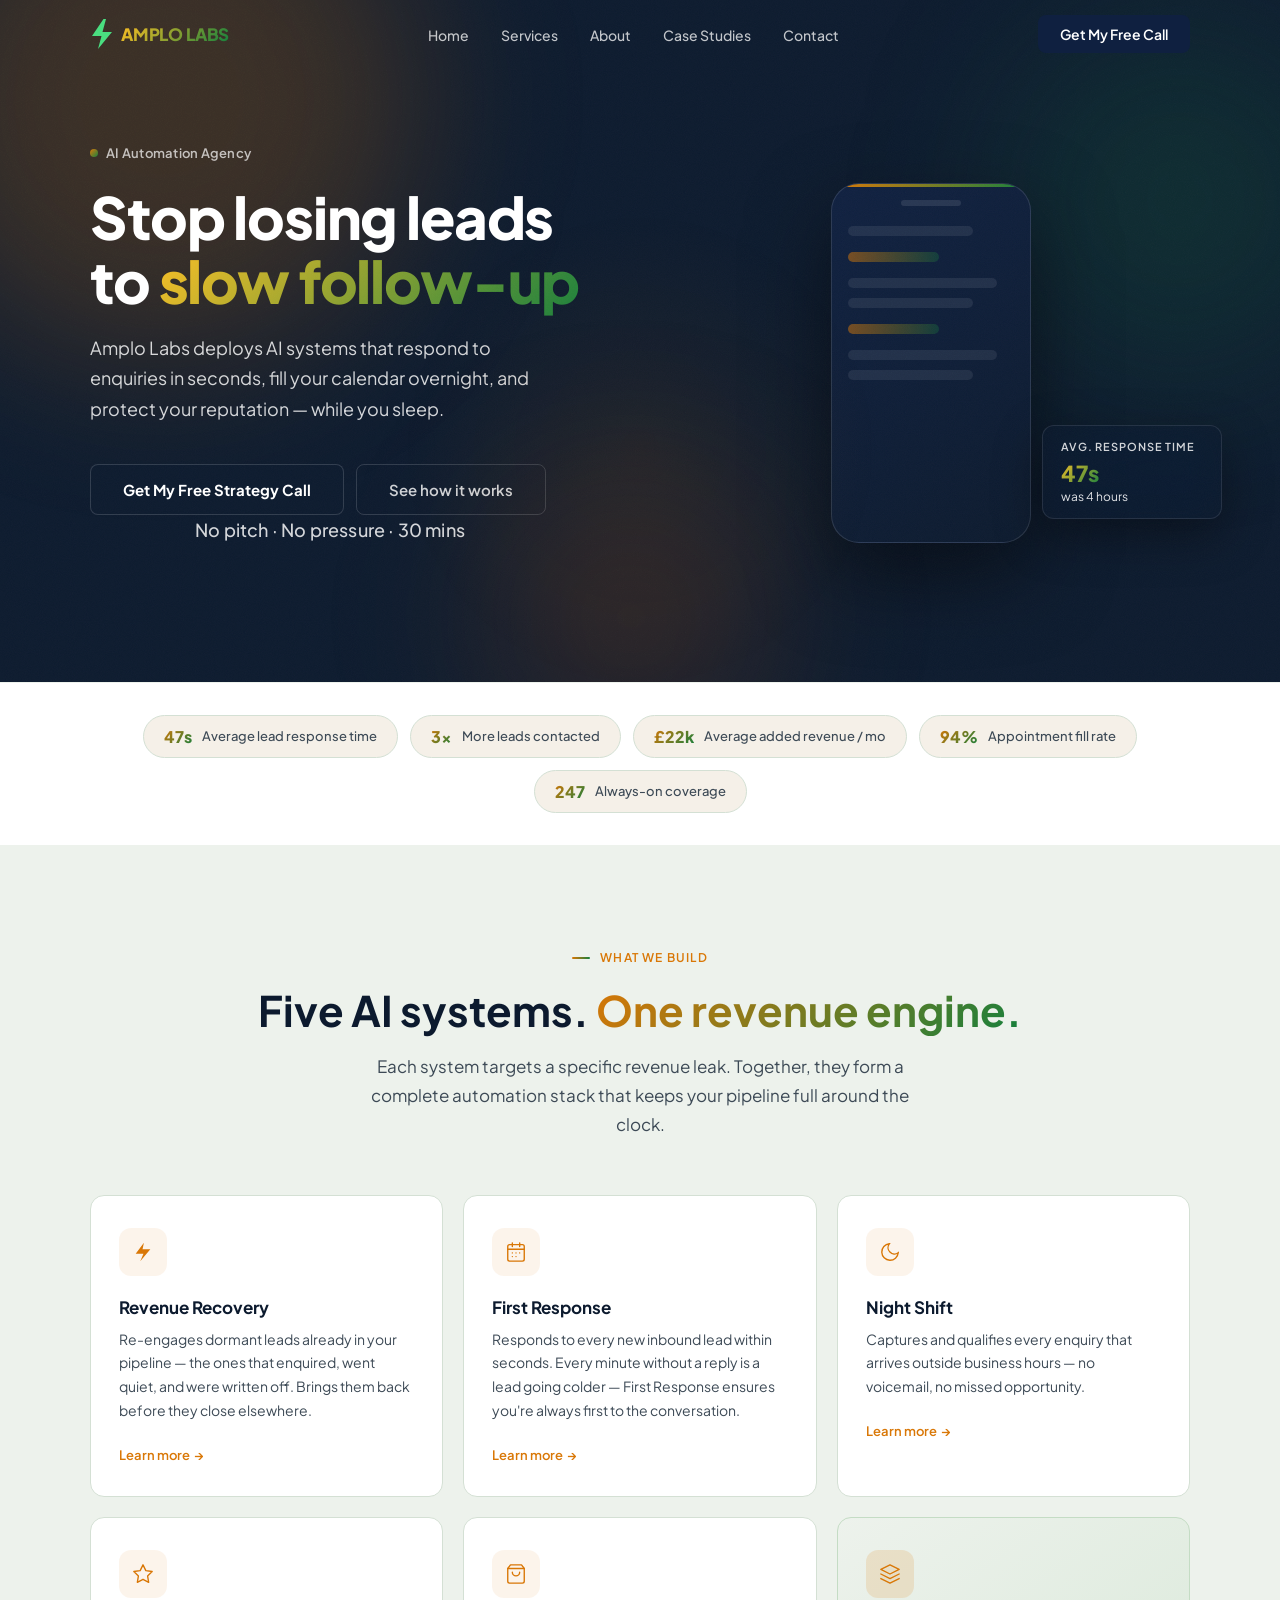
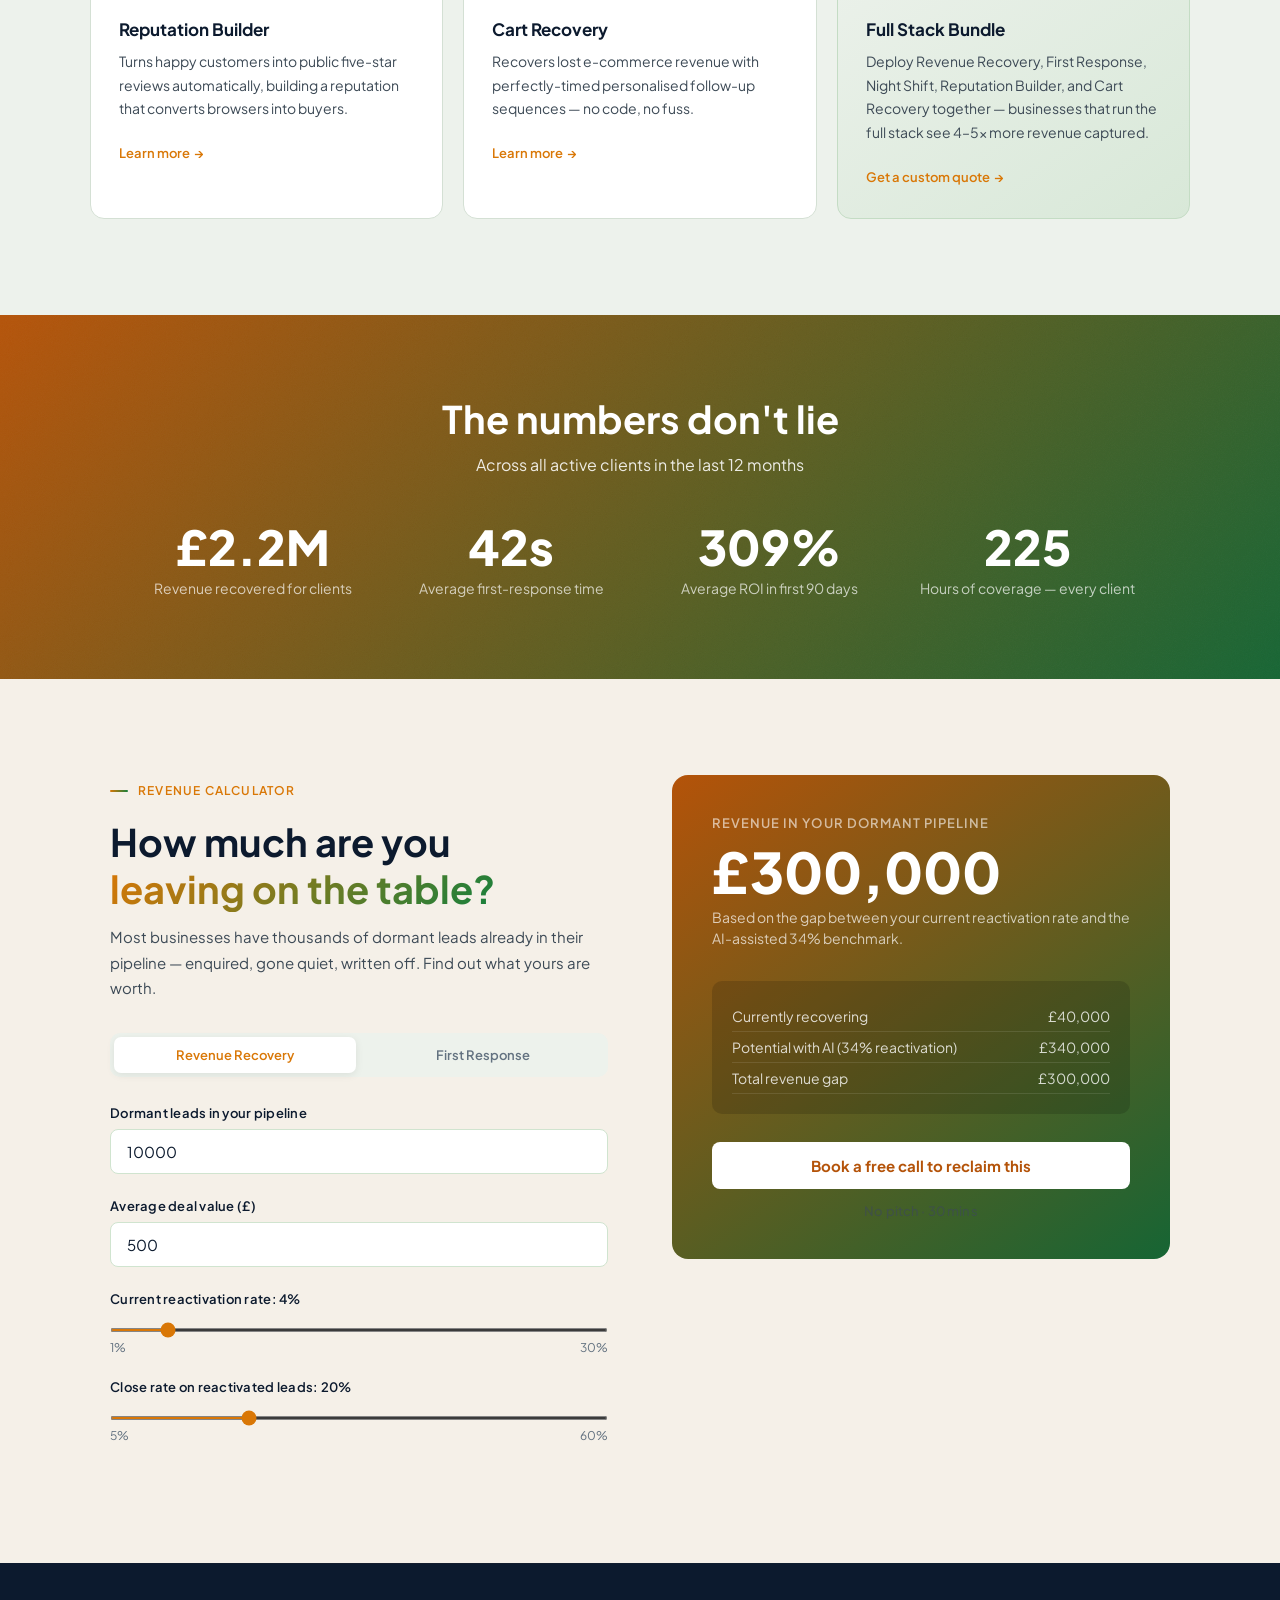
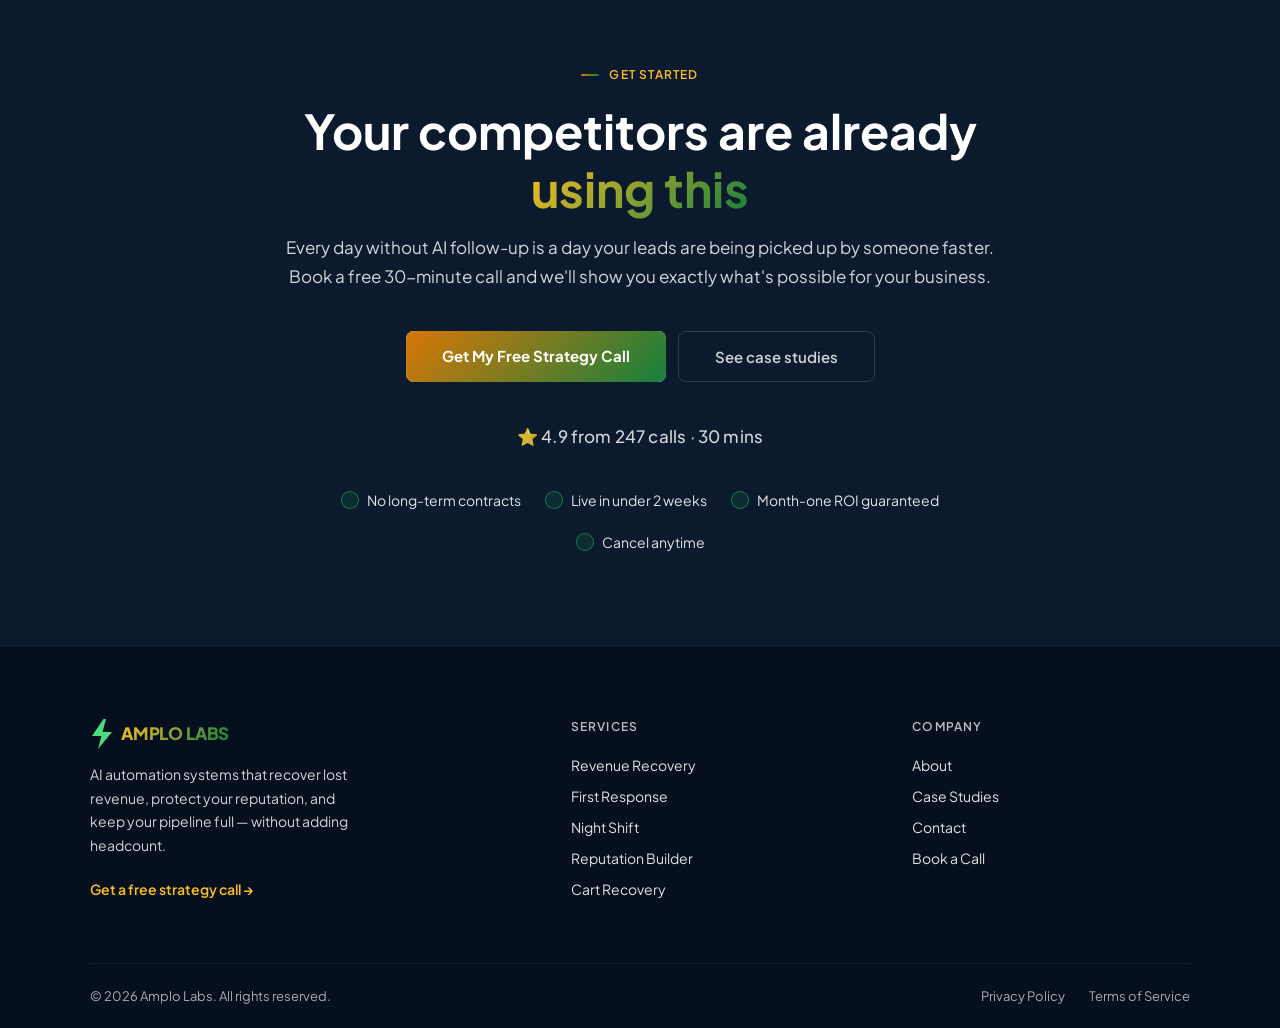
==== index.html @ 1405d52b "Update copyright year 2025 → 2026 https://claude.ai/code/session_0135YoXxFV4TihuNdLeP4Yaa" ====
<!DOCTYPE html>
<html lang="en">
<head>
<meta charset="UTF-8">
<meta name="viewport" content="width=device-width, initial-scale=1.0">
<title>Amplo Labs — AI Automation for Growing Businesses</title>
<link rel="preconnect" href="https://fonts.googleapis.com">
<link rel="preconnect" href="https://fonts.gstatic.com" crossorigin>
<link href="https://fonts.googleapis.com/css2?family=Plus+Jakarta+Sans:wght@400;600;700&display=swap" rel="stylesheet">
<link rel="stylesheet" href="shared.css">
<style>
*{margin:0;padding:0;box-sizing:border-box}
html,body{overflow-x:hidden;font-family:'Plus Jakarta Sans',sans-serif;background:#f5f0e8}

/* ── NAV ── */
.site-nav{position:fixed;top:0;left:0;right:0;z-index:100;padding:0 24px;transition:background .3s,box-shadow .3s;background:transparent}
.site-nav.is-scrolled{background:#0c1a2e;box-shadow:0 1px 0 rgba(255,255,255,.08)}
.nav-inner{max-width:1100px;margin:0 auto;display:flex;align-items:center;justify-content:space-between;height:68px}
.nav-logo{font-size:18px;font-weight:800;color:#fff;text-decoration:none;letter-spacing:-.02em}
.nav-logo span{background:linear-gradient(135deg,#fbbf24,#15803d);-webkit-background-clip:text;-webkit-text-fill-color:transparent;background-clip:text}
.nav-links{display:flex;align-items:center;gap:32px;list-style:none}
.nav-links a{font-size:14px;font-weight:500;color:rgba(255,255,255,.75);text-decoration:none;position:relative;padding-bottom:2px;transition:color .2s}
.nav-links a::after{content:'';position:absolute;bottom:0;left:0;width:0;height:1.5px;background:linear-gradient(90deg,#d97706,#15803d);transition:width .25s}
.nav-links a:hover{color:#fff}
.nav-links a:hover::after{width:100%}
.nav-cta{position:relative;overflow:hidden;font-size:14px;font-weight:600;padding:10px 22px;border-radius:8px;border:none;cursor:pointer;color:#fff;background:#0f2040;text-decoration:none;transition:transform .2s;display:inline-block}
.nav-cta::before{content:'';position:absolute;inset:0;background:linear-gradient(135deg,#d97706,#15803d);opacity:0;transition:opacity .25s}
.nav-cta span{position:relative;z-index:1}
.nav-cta:hover::before{opacity:1}
.nav-cta:hover{transform:translateY(-1px)}
.nav-hamburger{display:none;flex-direction:column;gap:5px;cursor:pointer;background:none;border:none;padding:4px}
.nav-hamburger span{display:block;width:22px;height:2px;background:#fff;border-radius:2px;transition:transform .3s,opacity .3s}
.nav-hamburger.open span:nth-child(1){transform:translateY(7px) rotate(45deg)}
.nav-hamburger.open span:nth-child(2){opacity:0}
.nav-hamburger.open span:nth-child(3){transform:translateY(-7px) rotate(-45deg)}
.nav-mobile{display:none;position:fixed;top:68px;left:0;right:0;bottom:0;background:#0c1a2e;padding:24px;z-index:99;flex-direction:column;gap:8px}
.nav-mobile.open{display:flex;animation:menuIn .2s ease}
.nav-mobile a{font-size:18px;font-weight:600;color:rgba(255,255,255,.8);text-decoration:none;padding:14px 0;border-bottom:1px solid rgba(255,255,255,.06)}
.nav-mobile-cta{margin-top:16px;text-align:center;padding:16px 24px;border-radius:10px;font-weight:700;background:linear-gradient(135deg,#d97706,#15803d);color:#fff;font-size:16px;text-decoration:none}
@keyframes menuIn{from{opacity:0;transform:translateY(-8px)}to{opacity:1;transform:translateY(0)}}
@media(max-width:768px){.nav-links,.nav-cta{display:none}.nav-hamburger{display:flex}}

/* ── HERO ── */
.hero-wrap{width:100vw;position:relative;left:50%;margin-left:-50vw;box-sizing:border-box;background:#0c1a2e;padding:140px 24px 96px}
.hero-inner{max-width:1100px;margin:0 auto;display:grid;grid-template-columns:1fr 1fr;gap:64px;align-items:center}
.hero-badge{display:inline-flex;align-items:center;gap:8px;font-size:13px;font-weight:600;color:rgba(255,255,255,.7);margin-bottom:24px;letter-spacing:.02em}
.hero-badge-dot{width:8px;height:8px;border-radius:50%;background:linear-gradient(135deg,#d97706,#15803d);flex-shrink:0}
.hero-text h1{font-size:clamp(36px,5vw,58px);font-weight:800;line-height:1.1;color:#fff;margin:0 0 20px;letter-spacing:-.02em}
.hero-text h1 span{background:linear-gradient(135deg,#fbbf24,#15803d);-webkit-background-clip:text;-webkit-text-fill-color:transparent;background-clip:text}
.hero-text p{font-size:18px;line-height:1.7;color:rgba(255,255,255,.82);margin:0 0 40px;max-width:480px}
.hero-btns{display:flex;flex-wrap:wrap;gap:12px}
.hero-btn-primary{position:relative;overflow:hidden;font-size:15px;font-weight:700;padding:15px 32px;border-radius:8px;border:none;cursor:pointer;color:#fff;background:#0c1a2e;text-decoration:none;display:inline-block;transition:transform .2s;border:1.5px solid rgba(255,255,255,.15)}
.hero-btn-primary::before{content:'';position:absolute;inset:0;background:linear-gradient(135deg,#d97706,#15803d);opacity:0;transition:opacity .25s}
.hero-btn-primary span{position:relative;z-index:1}
.hero-btn-primary:hover::before{opacity:1}
.hero-btn-primary:hover{transform:translateY(-2px)}
.hero-btn-secondary{font-size:15px;font-weight:600;padding:15px 32px;border-radius:8px;border:1.5px solid rgba(255,255,255,.15);color:rgba(255,255,255,.8);background:transparent;text-decoration:none;display:inline-block;transition:border-color .2s,color .2s}
.hero-btn-secondary:hover{border-color:rgba(255,255,255,.4);color:#fff}
.hero-visual{position:relative;display:flex;justify-content:center;align-items:center}
.hero-phone{width:200px;height:360px;border-radius:28px;background:linear-gradient(145deg,#0f2040,#0c1a2e);border:1.5px solid rgba(255,255,255,.12);position:relative;overflow:hidden;box-shadow:0 32px 80px rgba(0,0,0,.5)}
.hero-phone::before{content:'';position:absolute;top:0;left:0;right:0;height:3px;background:linear-gradient(90deg,#d97706,#15803d)}
.hero-phone-notch{width:60px;height:6px;border-radius:3px;background:rgba(255,255,255,.1);margin:16px auto 20px}
.hero-phone-screen{padding:0 16px}
.hero-phone-row{height:10px;border-radius:5px;background:rgba(255,255,255,.08);margin-bottom:10px}
.hero-phone-row.w75{width:75%}
.hero-phone-row.w55{width:55%}
.hero-phone-row.w90{width:90%}
.hero-phone-row.accent{background:linear-gradient(90deg,rgba(217,119,6,.5),rgba(21,128,61,.3))}
.hero-float-card{position:absolute;bottom:24px;right:-32px;background:rgba(15,32,64,.9);border:1px solid rgba(217,119,6,.3);border-radius:12px;padding:14px 18px;backdrop-filter:blur(12px);min-width:180px;box-shadow:0 16px 48px rgba(0,0,0,.4)}
.hero-float-label{font-size:11px;font-weight:600;letter-spacing:.08em;text-transform:uppercase;color:rgba(255,255,255,.82);margin-bottom:6px}
.hero-float-val{font-size:22px;font-weight:800;color:#fff}
.hero-float-val span{background:linear-gradient(135deg,#fbbf24,#15803d);-webkit-background-clip:text;-webkit-text-fill-color:transparent;background-clip:text}
.hero-float-sub{font-size:12px;color:rgba(255,255,255,.88);margin-top:2px}
@media(max-width:768px){.hero-inner{grid-template-columns:1fr;gap:48px}.hero-visual{display:none}.hero-wrap{padding-top:100px!important}}

/* ── STATS BAR ── */
.stats-wrap{width:100vw;position:relative;left:50%;margin-left:-50vw;box-sizing:border-box;background:#fff;padding:40px 24px;border-top:1px solid #edf2ec;border-bottom:1px solid #edf2ec}
.stats-inner{max-width:1100px;margin:0 auto;display:flex;flex-wrap:wrap;gap:12px;justify-content:center}
.stat-pill{display:flex;align-items:center;gap:10px;background:#f5f0e8;border:1px solid #d4e0d4;border-radius:100px;padding:10px 20px}
.stat-pill-val{font-size:16px;font-weight:800;background:linear-gradient(135deg,#d97706,#15803d);-webkit-background-clip:text;-webkit-text-fill-color:transparent;background-clip:text}
.stat-pill-label{font-size:13px;font-weight:500;color:#3d4a56}

/* ── HOME SERVICES ── */
.home-svc-wrap{width:100vw;position:relative;left:50%;margin-left:-50vw;box-sizing:border-box;background:#edf2ec;padding:96px 24px}
.home-svc-inner{max-width:1100px;margin:0 auto}
.eyebrow{display:inline-flex;align-items:center;gap:10px;font-size:12px;font-weight:600;letter-spacing:.1em;text-transform:uppercase;color:#d97706;margin-bottom:20px}
.eyebrow::before{content:'';display:block;width:18px;height:2px;background:linear-gradient(90deg,#d97706,#15803d);border-radius:2px;flex-shrink:0}
.section-head{text-align:center;margin-bottom:56px}
.section-head h2{font-size:clamp(28px,4vw,42px);font-weight:700;line-height:1.2;color:#0c1a2e;margin:0 0 16px}
.section-head h2 span{background:linear-gradient(135deg,#d97706,#15803d);-webkit-background-clip:text;-webkit-text-fill-color:transparent;background-clip:text}
.section-head p{font-size:17px;line-height:1.7;color:#3d4a56;max-width:560px;margin:0 auto}
.home-svc-grid{display:grid;grid-template-columns:repeat(3,1fr);gap:20px}
.svc-card{background:#fff;border-radius:14px;border:1px solid #d4e0d4;padding:32px 28px;position:relative;overflow:hidden;transition:box-shadow .25s,transform .25s}
.svc-card::before{content:'';position:absolute;top:0;left:0;right:0;height:2px;background:linear-gradient(90deg,#d97706,#15803d);transform:scaleX(0);transform-origin:left;transition:transform .3s}
.svc-card:hover{box-shadow:0 12px 40px rgba(217,119,6,.1);transform:translateY(-4px)}
.svc-card:hover::before{transform:scaleX(1)}
.svc-icon{width:44px;height:44px;border-radius:10px;background:rgba(217,119,6,.08);display:flex;align-items:center;justify-content:center;font-size:20px;margin-bottom:20px}
.svc-card h3{font-size:17px;font-weight:700;color:#0c1a2e;margin:0 0 10px}
.svc-card p{font-size:14px;line-height:1.7;color:#3d4a56;margin:0 0 20px}
.svc-card-link{font-size:13px;font-weight:600;color:#d97706;text-decoration:none;display:inline-flex;align-items:center;gap:4px;transition:gap .2s}
.svc-card-link:hover{gap:8px}
.svc-card-link::after{content:'→'}
@media(max-width:768px){.home-svc-grid{grid-template-columns:1fr}}
@media(min-width:769px) and (max-width:1024px){.home-svc-grid{grid-template-columns:repeat(2,1fr)}}

/* ── RESULTS BANNER ── */
.results-wrap{width:100vw;position:relative;left:50%;margin-left:-50vw;box-sizing:border-box;background:linear-gradient(135deg,#b45309,#166534);padding:80px 24px}
.results-inner{max-width:1000px;margin:0 auto;text-align:center}
.results-inner h2{font-size:clamp(24px,3.5vw,38px);font-weight:700;color:#fff;margin:0 0 12px}
.results-inner p{font-size:16px;color:rgba(255,255,255,.88);margin:0 0 48px}
.results-grid{display:grid;grid-template-columns:repeat(4,1fr);gap:32px}
.result-item{text-align:center}
.result-val{font-size:clamp(32px,4vw,48px);font-weight:800;color:#fff;line-height:1;margin-bottom:8px}
.result-label{font-size:14px;color:rgba(255,255,255,.7);line-height:1.4}
@media(max-width:768px){.results-grid{grid-template-columns:repeat(2,1fr)}}

/* ── CALCULATOR ── */
.calc-wrap{width:100vw;position:relative;left:50%;margin-left:-50vw;box-sizing:border-box;background:#f5f0e8;padding:96px 24px}
.calc-inner{max-width:1060px;margin:0 auto;display:grid;grid-template-columns:1fr 1fr;gap:64px;align-items:start}
.calc-left h2{font-size:clamp(26px,3.5vw,38px);font-weight:700;color:#0c1a2e;margin:0 0 12px}
.calc-left h2 span{background:linear-gradient(135deg,#d97706,#15803d);-webkit-background-clip:text;-webkit-text-fill-color:transparent;background-clip:text}
.calc-left p{font-size:15px;line-height:1.7;color:#3d4a56;margin:0 0 32px}
.calc-field{margin-bottom:24px}
.calc-field label{display:block;font-size:13px;font-weight:600;color:#0c1a2e;margin-bottom:8px;letter-spacing:.02em}
.calc-field input[type=number]{width:100%;padding:12px 16px;border:1.5px solid #d0e4cf;border-radius:8px;font-family:'Plus Jakarta Sans',sans-serif;font-size:15px;color:#0c1a2e;background:#fff;outline:none;transition:border-color .2s}
.calc-field input[type=number]:focus{border-color:#d97706}
.calc-field input[type=range]{width:100%;accent-color:#d97706;height:4px;margin-top:8px}
.calc-slider-labels{display:flex;justify-content:space-between;font-size:12px;color:#637280;margin-top:4px}
.calc-right-card{background:linear-gradient(145deg,#b45309,#166534);border-radius:16px;padding:40px;color:#fff;position:sticky;top:88px}
.calc-result-label{font-size:13px;font-weight:600;letter-spacing:.08em;text-transform:uppercase;color:rgba(255,255,255,.6);margin-bottom:12px}
.calc-result-val{font-size:clamp(36px,5vw,56px);font-weight:800;line-height:1;margin-bottom:8px}
.calc-result-sub{font-size:14px;color:rgba(255,255,255,.7);margin-bottom:32px;line-height:1.5}
.calc-result-breakdown{background:rgba(0,0,0,.15);border-radius:10px;padding:20px;margin-bottom:28px}
.calc-breakdown-row{display:flex;justify-content:space-between;font-size:14px;color:rgba(255,255,255,.8);padding:6px 0;border-bottom:1px solid rgba(255,255,255,.1)}
.calc-breakdown-row:last-child{border:none;font-weight:700;color:#fff}
.calc-cta-btn{display:block;text-align:center;background:#fff;color:#b45309;font-size:15px;font-weight:700;padding:14px 24px;border-radius:8px;text-decoration:none;transition:transform .2s,box-shadow .2s}
.calc-cta-btn:hover{transform:translateY(-2px);box-shadow:0 8px 24px rgba(0,0,0,.2)}
@media(max-width:768px){.calc-inner{grid-template-columns:1fr}.calc-right-card{position:static}}
.calc-tabs{display:flex;gap:6px;margin-bottom:28px;background:#edf2ec;border-radius:10px;padding:4px}
.calc-tab{flex:1;padding:10px 14px;border-radius:7px;border:none;background:transparent;font-family:'Plus Jakarta Sans',sans-serif;font-size:13px;font-weight:600;color:#637280;cursor:pointer;transition:all .2s}
.calc-tab.active{background:#fff;color:#d97706;box-shadow:0 2px 8px rgba(0,0,0,.08)}

/* ── CTA FINALE ── */
.cta-finale-wrap{width:100vw;position:relative;left:50%;margin-left:-50vw;box-sizing:border-box;background:#0c1a2e;padding:96px 24px}
.cta-finale-wrap::before{content:'';display:block;position:absolute;top:0;left:0;right:0;height:1px;background:linear-gradient(90deg,transparent,#d97706 30%,#15803d 70%,transparent)}
.cta-finale-inner{max-width:740px;margin:0 auto;text-align:center}
.cta-finale-inner h2{font-size:clamp(30px,4.5vw,48px);font-weight:700;line-height:1.2;color:#fff;margin:0 0 16px}
.cta-finale-inner h2 span{background:linear-gradient(135deg,#fbbf24,#15803d);-webkit-background-clip:text;-webkit-text-fill-color:transparent;background-clip:text}
.cta-finale-inner p{font-size:17px;line-height:1.7;color:rgba(255,255,255,.82);margin:0 0 40px}
.cta-finale-btns{display:flex;flex-wrap:wrap;gap:12px;justify-content:center;margin-bottom:40px}
.cta-fin-primary{position:relative;overflow:hidden;font-size:15px;font-weight:700;padding:15px 36px;border-radius:8px;color:#fff;background:#fff;text-decoration:none;display:inline-block;transition:transform .2s}
.cta-fin-primary::before{content:'';position:absolute;inset:0;background:linear-gradient(135deg,#d97706,#15803d)}
.cta-fin-primary span{position:relative;z-index:1;color:#fff}
.cta-fin-primary:hover{transform:translateY(-2px)}
.cta-fin-secondary{font-size:15px;font-weight:600;padding:15px 36px;border-radius:8px;border:1.5px solid rgba(255,255,255,.15);color:rgba(255,255,255,.8);text-decoration:none;display:inline-block;transition:border-color .2s,color .2s}
.cta-fin-secondary:hover{border-color:rgba(255,255,255,.4);color:#fff}
.cta-trust-row{display:flex;flex-wrap:wrap;justify-content:center;gap:24px}
.cta-trust-item{font-size:14px;color:rgba(255,255,255,.88);display:flex;align-items:center;gap:8px}
.cta-trust-item::before{content:'';width:16px;height:16px;border-radius:50%;border:1.5px solid rgba(34,197,94,.5);background:rgba(34,197,94,.1);flex-shrink:0}

/* ── FOOTER ── */
.footer-wrap{width:100vw;position:relative;left:50%;margin-left:-50vw;box-sizing:border-box;background:#060f1e;padding:72px 24px 0}
.footer-grid{max-width:1100px;margin:0 auto;display:grid;grid-template-columns:1.5fr 1fr 1fr;gap:64px;padding-bottom:64px}
.footer-brand-logo{font-size:18px;font-weight:800;color:#fff;letter-spacing:-.02em;margin-bottom:14px;display:block;text-decoration:none}
.footer-brand-logo span{background:linear-gradient(135deg,#fbbf24,#15803d);-webkit-background-clip:text;-webkit-text-fill-color:transparent;background-clip:text}
.footer-brand p{font-size:14px;line-height:1.7;color:rgba(255,255,255,.82);margin:0 0 20px;max-width:280px}
.footer-brand-link{font-size:14px;font-weight:600;color:#fbbf24;text-decoration:none;position:relative;padding-bottom:1px}
.footer-brand-link::after{content:'';position:absolute;bottom:0;left:0;width:0;height:1px;background:#fbbf24;transition:width .25s}
.footer-brand-link:hover::after{width:100%}
.footer-col h4{font-size:12px;font-weight:600;letter-spacing:.1em;text-transform:uppercase;color:rgba(255,255,255,.72);margin-bottom:20px}
.footer-col ul{list-style:none;display:flex;flex-direction:column;gap:10px}
.footer-col ul a{font-size:14px;color:rgba(255,255,255,.88);text-decoration:none;transition:color .2s}
.footer-col ul a:hover{color:#fff}
.footer-bar{max-width:1100px;margin:0 auto;padding:24px 0;border-top:1px solid rgba(255,255,255,.06);display:flex;justify-content:space-between;align-items:center;flex-wrap:wrap;gap:12px}
.footer-bar p{font-size:13px;color:rgba(255,255,255,.65)}
.footer-bar a{font-size:13px;color:rgba(255,255,255,.65);text-decoration:none;transition:color .2s}
.footer-bar a:hover{color:rgba(255,255,255,.75)}
@media(max-width:768px){.footer-grid{grid-template-columns:1fr;gap:40px}.footer-bar{flex-direction:column;text-align:center}}
</style>
</head>
<body>

<!-- NAV -->
<nav class="site-nav" id="siteNav">
  <div class="nav-inner">
    <a href="index.html" class="nav-logo">Amplo <span>Labs</span></a>
    <ul class="nav-links">
      <li><a href="index.html">Home</a></li>
      <li><a href="services.html">Services</a></li>
      <li><a href="about.html">About</a></li>
      <li><a href="case-studies.html">Case Studies</a></li>
      <li><a href="contact.html">Contact</a></li>
    </ul>
    <a href="calendar.html" class="nav-cta"><span>Book a Call</span></a>
    <button class="nav-hamburger" id="navHamburger" aria-label="Menu">
      <span></span><span></span><span></span>
    </button>
  </div>
</nav>
<div class="nav-mobile" id="navMobile">
  <a href="index.html">Home</a>
  <a href="services.html">Services</a>
  <a href="about.html">About</a>
  <a href="case-studies.html">Case Studies</a>
  <a href="contact.html">Contact</a>
  <a href="calendar.html" class="nav-mobile-cta">Book a Call</a>
</div>

<!-- HERO -->
<div class="hero-wrap">
  <div class="hero-inner">
    <div class="hero-text">
      <div class="hero-badge"><span class="hero-badge-dot"></span>AI Automation Agency</div>
      <h1>Stop losing leads to <span>slow follow-up</span></h1>
      <p>Amplo Labs deploys AI systems that respond to enquiries in seconds, fill your calendar overnight, and protect your reputation — while you sleep.</p>
      <div class="hero-btns">
        <a href="calendar.html" class="hero-btn-primary"><span>Book a Free Strategy Call</span></a>
        <a href="services.html" class="hero-btn-secondary">See how it works</a>
      </div>
    </div>
    <div class="hero-visual">
      <div class="hero-phone">
        <div class="hero-phone-notch"></div>
        <div class="hero-phone-screen">
          <div class="hero-phone-row w75"></div>
          <div class="hero-phone-row w55 accent" style="margin-top:16px"></div>
          <div class="hero-phone-row w90" style="margin-top:16px"></div>
          <div class="hero-phone-row w75"></div>
          <div class="hero-phone-row w55 accent" style="margin-top:16px"></div>
          <div class="hero-phone-row w90" style="margin-top:16px"></div>
          <div class="hero-phone-row w75"></div>
        </div>
      </div>
      <div class="hero-float-card">
        <div class="hero-float-label">Avg. response time</div>
        <div class="hero-float-val"><span>47s</span></div>
        <div class="hero-float-sub">was 4 hours</div>
      </div>
    </div>
  </div>
</div>

<!-- STATS BAR -->
<div class="stats-wrap">
  <div class="stats-inner">
    <div class="stat-pill"><span class="stat-pill-val">47s</span><span class="stat-pill-label">Average lead response time</span></div>
    <div class="stat-pill"><span class="stat-pill-val">3×</span><span class="stat-pill-label">More leads contacted</span></div>
    <div class="stat-pill"><span class="stat-pill-val">£22k</span><span class="stat-pill-label">Average added revenue / mo</span></div>
    <div class="stat-pill"><span class="stat-pill-val">94%</span><span class="stat-pill-label">Appointment fill rate</span></div>
    <div class="stat-pill"><span class="stat-pill-val">24/7</span><span class="stat-pill-label">Always-on coverage</span></div>
  </div>
</div>

<!-- SERVICES -->
<div class="home-svc-wrap">
  <div class="home-svc-inner">
    <div class="section-head">
      <div class="eyebrow">What we build</div>
      <h2>Five AI systems. <span>One revenue engine.</span></h2>
      <p>Each system targets a specific revenue leak. Together, they form a complete automation stack that keeps your pipeline full around the clock.</p>
    </div>
    <div class="home-svc-grid">
      <div class="svc-card">
        <div class="svc-icon">⚡</div>
        <h3>Revenue Recovery</h3>
        <p>Re-engages dormant leads already in your pipeline — the ones that enquired, went quiet, and were written off. Brings them back before they close elsewhere.</p>
        <a href="services.html#revenue-recovery" class="svc-card-link">Learn more</a>
      </div>
      <div class="svc-card">
        <div class="svc-icon">📅</div>
        <h3>First Response</h3>
        <p>Responds to every new inbound lead within seconds. Every minute without a reply is a lead going colder — First Response ensures you're always first to the conversation.</p>
        <a href="services.html#first-response" class="svc-card-link">Learn more</a>
      </div>
      <div class="svc-card">
        <div class="svc-icon">🌙</div>
        <h3>Night Shift</h3>
        <p>Captures and qualifies every enquiry that arrives outside business hours — no voicemail, no missed opportunity.</p>
        <a href="services.html#night-shift" class="svc-card-link">Learn more</a>
      </div>
      <div class="svc-card">
        <div class="svc-icon">⭐</div>
        <h3>Reputation Builder</h3>
        <p>Turns happy customers into public five-star reviews automatically, building a reputation that converts browsers into buyers.</p>
        <a href="services.html#reputation-builder" class="svc-card-link">Learn more</a>
      </div>
      <div class="svc-card">
        <div class="svc-icon">🛒</div>
        <h3>Cart Recovery</h3>
        <p>Recovers lost e-commerce revenue with perfectly-timed personalised follow-up sequences — no code, no fuss.</p>
        <a href="services.html#cart-recovery" class="svc-card-link">Learn more</a>
      </div>
      <div class="svc-card" style="background:linear-gradient(145deg,#edf2ec,#d8e8d8);border-color:#c4dcc4">
        <div class="svc-icon" style="background:rgba(217,119,6,.15)">🔧</div>
        <h3>Full Stack Bundle</h3>
        <p>Deploy Revenue Recovery, First Response, Night Shift, Reputation Builder, and Cart Recovery together — businesses that run the full stack see 4–5× more revenue captured.</p>
        <a href="contact.html" class="svc-card-link">Get a custom quote</a>
      </div>
    </div>
  </div>
</div>

<!-- RESULTS BANNER -->
<div class="results-wrap">
  <div class="results-inner">
    <h2>The numbers don't lie</h2>
    <p>Across all active clients in the last 12 months</p>
    <div class="results-grid">
      <div class="result-item">
        <div class="result-val">£2.4M</div>
        <div class="result-label">Revenue recovered for clients</div>
      </div>
      <div class="result-item">
        <div class="result-val">47s</div>
        <div class="result-label">Average first-response time</div>
      </div>
      <div class="result-item">
        <div class="result-val">340%</div>
        <div class="result-label">Average ROI in first 90 days</div>
      </div>
      <div class="result-item">
        <div class="result-val">24/7</div>
        <div class="result-label">Hours of coverage — every client</div>
      </div>
    </div>
  </div>
</div>

<!-- CALCULATOR -->
<div class="calc-wrap">
  <div class="calc-inner">
    <div class="calc-left">
      <div class="eyebrow">Revenue calculator</div>
      <h2>How much are you <span>leaving on the table?</span></h2>
      <p id="calcIntro">Most businesses have hundreds of dormant leads already in their pipeline — enquired, gone quiet, written off. Find out what yours are worth.</p>
      <div class="calc-tabs">
        <button class="calc-tab active" data-tab="rr">Revenue Recovery</button>
        <button class="calc-tab" data-tab="fr">First Response</button>
      </div>
      <div class="calc-field">
        <label id="calcLeadsLabel">Dormant leads in your pipeline</label>
        <input type="number" id="calcLeads" value="500" min="1" max="100000">
      </div>
      <div class="calc-field">
        <label>Average deal value (£)</label>
        <input type="number" id="calcDeal" value="500" min="1">
      </div>
      <div class="calc-field">
        <label><span id="calcRateText">Current reactivation rate</span>: <span id="calcRateLabel">4%</span></label>
        <input type="range" id="calcRate" min="1" max="30" value="4">
        <div class="calc-slider-labels"><span id="calcRateMin">1%</span><span id="calcRateMax">30%</span></div>
      </div>
      <div class="calc-field">
        <label><span id="calcConvText">Close rate on reactivated leads</span>: <span id="calcConvLabel">20%</span></label>
        <input type="range" id="calcConv" min="5" max="60" value="20">
        <div class="calc-slider-labels"><span>5%</span><span>60%</span></div>
      </div>
    </div>
    <div class="calc-right-card">
      <div class="calc-result-label" id="calcResultLabel">Revenue in your dormant pipeline</div>
      <div class="calc-result-val" id="calcResult">£0</div>
      <div class="calc-result-sub" id="calcResultSub">Based on the gap between your current reactivation rate and the AI-assisted 34% benchmark.</div>
      <div class="calc-result-breakdown">
        <div class="calc-breakdown-row"><span id="calcCurrentLabel">Currently recovering</span><span id="calcCurrent">£0</span></div>
        <div class="calc-breakdown-row"><span id="calcPotentialLabel">Potential with AI (34% reactivation)</span><span id="calcPotential">£0</span></div>
        <div class="calc-breakdown-row"><span id="calcGapLabel">Total revenue gap</span><span id="calcGap">£0</span></div>
        <div class="calc-breakdown-row" id="calcAnnualRow" style="display:none"><span>Annualised opportunity</span><span id="calcAnnual">£0</span></div>
      </div>
      <a href="calendar.html" class="calc-cta-btn">Book a free call to reclaim this</a>
    </div>
  </div>
</div>

<!-- CTA FINALE -->
<div class="cta-finale-wrap">
  <div class="cta-finale-inner">
    <div class="eyebrow" style="justify-content:center;color:#fbbf24">Get started</div>
    <h2>Your competitors are already <span>using this</span></h2>
    <p>Every day without AI follow-up is a day your leads are being picked up by someone faster. Book a free 30-minute call and we'll show you exactly what's possible for your business.</p>
    <div class="cta-finale-btns">
      <a href="calendar.html" class="cta-fin-primary"><span>Book a Free Strategy Call</span></a>
      <a href="case-studies.html" class="cta-fin-secondary">See case studies</a>
    </div>
    <div class="cta-trust-row">
      <div class="cta-trust-item">No long-term contracts</div>
      <div class="cta-trust-item">Live in under 2 weeks</div>
      <div class="cta-trust-item">Month-one ROI guaranteed</div>
      <div class="cta-trust-item">Cancel anytime</div>
    </div>
  </div>
</div>

<!-- FOOTER -->
<footer class="footer-wrap">
  <div class="footer-grid">
    <div class="footer-brand">
      <a href="index.html" class="footer-brand-logo">Amplo <span>Labs</span></a>
      <p>AI automation systems that recover lost revenue, protect your reputation, and keep your pipeline full — without adding headcount.</p>
      <a href="calendar.html" class="footer-brand-link">Book a strategy call →</a>
    </div>
    <div class="footer-col">
      <h4>Services</h4>
      <ul>
        <li><a href="services.html#revenue-recovery">Revenue Recovery</a></li>
        <li><a href="services.html#first-response">First Response</a></li>
        <li><a href="services.html#night-shift">Night Shift</a></li>
        <li><a href="services.html#reputation-builder">Reputation Builder</a></li>
        <li><a href="services.html#cart-recovery">Cart Recovery</a></li>
      </ul>
    </div>
    <div class="footer-col">
      <h4>Company</h4>
      <ul>
        <li><a href="about.html">About</a></li>
        <li><a href="case-studies.html">Case Studies</a></li>
        <li><a href="contact.html">Contact</a></li>
        <li><a href="calendar.html">Book a Call</a></li>
      </ul>
    </div>
  </div>
  <div class="footer-bar">
    <p>© 2026 Amplo Labs. All rights reserved.</p>
    <div style="display:flex;gap:24px">
      <a href="#">Privacy Policy</a>
      <a href="#">Terms of Service</a>
    </div>
  </div>
</footer>

<script>
// Nav scroll
const nav = document.getElementById('siteNav');
window.addEventListener('scroll', () => nav.classList.toggle('is-scrolled', window.scrollY > 20), {passive:true});
nav.classList.add('is-scrolled'); // always dark for preview

// Hamburger
const ham = document.getElementById('navHamburger');
const mob = document.getElementById('navMobile');
ham.addEventListener('click', () => { ham.classList.toggle('open'); mob.classList.toggle('open'); });

// Calculator
const calcModes = {
  rr: {
    intro: 'Most businesses have thousands of dormant leads already in their pipeline — enquired, gone quiet, written off. Find out what yours are worth.',
    leadsLabel: 'Dormant leads in your pipeline', leadsDefault: 10000,
    rateText: 'Current reactivation rate', rateMin: 1, rateMax: 30, rateDefault: 4,
    convText: 'Close rate on reactivated leads',
    resultLabel: 'Revenue in your dormant pipeline',
    resultSub: 'Based on the gap between your current reactivation rate and the AI-assisted 34% benchmark.',
    currentLabel: 'Currently recovering', potentialLabel: 'Potential with AI (34% reactivation)',
    gapLabel: 'Total revenue gap', showAnnual: false,
    benchmark: 0.34
  },
  fr: {
    intro: 'Every minute a new lead waits without a response, the chance of conversion drops. Find out how much slow follow-up is costing you each month.',
    leadsLabel: 'Monthly new inbound leads', leadsDefault: 1000,
    rateText: 'Current contact rate', rateMin: 10, rateMax: 90, rateDefault: 40,
    convText: 'Conversion rate (contacted → sale)',
    resultLabel: 'Monthly revenue lost to slow response',
    resultSub: 'Based on the gap between your current contact rate and the AI-assisted 85% benchmark.',
    currentLabel: 'Current monthly revenue', potentialLabel: 'Potential with AI (85% contact)',
    gapLabel: 'Revenue gap per month', showAnnual: true,
    benchmark: 0.85
  }
};
let calcMode = 'rr';

function setCalcMode(mode) {
  calcMode = mode;
  const m = calcModes[mode];
  document.getElementById('calcIntro').textContent = m.intro;
  document.getElementById('calcLeadsLabel').textContent = m.leadsLabel;
  document.getElementById('calcLeads').value = m.leadsDefault;
  document.getElementById('calcRateText').textContent = m.rateText;
  const rateEl = document.getElementById('calcRate');
  rateEl.min = m.rateMin; rateEl.max = m.rateMax; rateEl.value = m.rateDefault;
  document.getElementById('calcRateMin').textContent = m.rateMin + '%';
  document.getElementById('calcRateMax').textContent = m.rateMax + '%';
  document.getElementById('calcConvText').textContent = m.convText;
  document.getElementById('calcResultLabel').textContent = m.resultLabel;
  document.getElementById('calcResultSub').textContent = m.resultSub;
  document.getElementById('calcCurrentLabel').textContent = m.currentLabel;
  document.getElementById('calcPotentialLabel').textContent = m.potentialLabel;
  document.getElementById('calcGapLabel').textContent = m.gapLabel;
  document.getElementById('calcAnnualRow').style.display = m.showAnnual ? '' : 'none';
  calcUpdate();
}

function calcUpdate() {
  const leads = parseInt(document.getElementById('calcLeads').value) || 0;
  const deal = parseInt(document.getElementById('calcDeal').value) || 0;
  const rate = parseInt(document.getElementById('calcRate').value);
  const conv = parseInt(document.getElementById('calcConv').value);
  document.getElementById('calcRateLabel').textContent = rate + '%';
  document.getElementById('calcConvLabel').textContent = conv + '%';
  const m = calcModes[calcMode];
  const current   = Math.round(leads * (rate/100) * (conv/100) * deal);
  const potential = Math.round(leads * m.benchmark * (conv/100) * deal);
  const gap       = Math.max(0, potential - current);
  document.getElementById('calcCurrent').textContent   = '£' + current.toLocaleString();
  document.getElementById('calcPotential').textContent = '£' + potential.toLocaleString();
  document.getElementById('calcGap').textContent       = '£' + gap.toLocaleString();
  document.getElementById('calcAnnual').textContent    = '£' + (gap * 12).toLocaleString();
  document.getElementById('calcResult').textContent    = '£' + gap.toLocaleString();
}

document.querySelectorAll('.calc-tab').forEach(btn => {
  btn.addEventListener('click', () => {
    document.querySelectorAll('.calc-tab').forEach(b => b.classList.remove('active'));
    btn.classList.add('active');
    setCalcMode(btn.dataset.tab);
  });
});
['calcLeads','calcDeal','calcRate','calcConv'].forEach(id => document.getElementById(id).addEventListener('input', calcUpdate));
setCalcMode('rr');
</script>
<script src="shared.js"></script>
</body>
</html>
---- shared.css ----
/* ── SMOOTH SCROLL ── */
html { scroll-behavior: smooth; }

/* ══════════════════════════════════════════
   CRE CONVERSION ELEMENTS
══════════════════════════════════════════ */

/* Micro-copy under primary CTAs */
.cta-micro {
  font-family: 'Plus Jakarta Sans', sans-serif;
  font-size: 13px;
  font-weight: 500;
  margin-top: 14px;
  letter-spacing: 0.01em;
  color: rgba(255,255,255,0.45);
  text-align: center;
}
.svc-light .cta-micro,
.svc-lav .cta-micro,
.cs-cta .cta-micro,
.calc-wrap .cta-micro,
.home-svc-wrap .cta-micro,
.stats-wrap .cta-micro,
.story-wrap .cta-micro { color: rgba(61,74,86,0.65) !important; }

/* Pulse glow around primary CTAs (subtle, idle attention) */
@keyframes ctaIdle {
  0%, 65%   { box-shadow: 0 0 0 0    rgba(217,119,6,0.45); }
  100%      { box-shadow: 0 0 0 18px rgba(217,119,6,0); }
}
.cta-pulse {
  animation: ctaIdle 2.6s ease-out infinite;
  animation-delay: 3s;
}

/* Sticky mobile bottom CTA */
.sticky-cta {
  display: none;
  position: fixed;
  bottom: 0; left: 0; right: 0;
  z-index: 90;
  padding: 12px 14px calc(12px + env(safe-area-inset-bottom));
  background: rgba(12,26,46,0.92);
  backdrop-filter: blur(16px);
  -webkit-backdrop-filter: blur(16px);
  border-top: 1px solid rgba(255,255,255,0.08);
  transform: translateY(110%);
  transition: transform 0.4s cubic-bezier(0.16,1,0.3,1);
}
.sticky-cta.visible { transform: translateY(0); }
.sticky-cta-btn {
  display: flex; align-items: center; justify-content: center; gap: 10px;
  width: 100%;
  padding: 15px 20px;
  border-radius: 10px;
  background: linear-gradient(135deg, #d97706, #15803d);
  color: #fff;
  font-family: 'Plus Jakarta Sans', sans-serif;
  font-size: 15px; font-weight: 700;
  text-decoration: none;
  letter-spacing: -0.01em;
  box-shadow: 0 8px 32px rgba(217,119,6,0.4);
}
.sticky-cta-btn .arrow {
  display: inline-block;
  transition: transform 0.2s;
}
.sticky-cta-btn:active .arrow { transform: translateX(4px); }
.sticky-cta-sub {
  text-align: center;
  font-size: 11px;
  color: rgba(255,255,255,0.5);
  margin-top: 6px;
  font-weight: 500;
  letter-spacing: 0.02em;
}
@media (max-width: 768px) {
  body[data-page]:not([data-page="calendar"]) .sticky-cta { display: block; }
  /* Prevent footer overlap */
  body[data-page]:not([data-page="calendar"]) .footer-wrap { padding-bottom: 96px; }
}



/* ══════════════════════════════════════════
   TARGETED FIXES
══════════════════════════════════════════ */

/* 1 ── FIX: mobile stats bar horizontal scroll */
@media (max-width: 768px) {
  .stats-inner {
    flex-wrap: nowrap !important;
    overflow-x: auto !important;
    justify-content: flex-start !important;
    padding: 4px 0 12px !important;
    gap: 8px !important;
    -webkit-overflow-scrolling: touch;
    scroll-snap-type: x proximity;
  }
  .stats-inner::-webkit-scrollbar { display: none; }
  .stat-pill { flex-shrink: 0; scroll-snap-align: start; }
}

/* 2 ── FIX: services page flip on mobile — remove direction:rtl */
@media (max-width: 768px) {
  .svc-inner.flip { direction: ltr !important; }
  .svc-inner.flip > * { direction: ltr !important; }
}

/* 3 ── FIX: case study card image areas — richer visual */
.cs-card-img {
  font-size: 42px !important;
  background: linear-gradient(145deg, #0a1628, #0c1a2e) !important;
  position: relative;
}
.cs-card:nth-child(1) .cs-card-img::before,
.cs-card:nth-child(4) .cs-card-img::before { background: rgba(217,119,6,0.35) !important; }
.cs-card:nth-child(2) .cs-card-img::before,
.cs-card:nth-child(5) .cs-card-img::before { background: rgba(14,165,233,0.2) !important; }
.cs-card:nth-child(3) .cs-card-img::before,
.cs-card:nth-child(6) .cs-card-img::before { background: rgba(21,128,61,0.25) !important; }
.cs-card-img .cs-emoji {
  position: relative; z-index: 2;
  filter: drop-shadow(0 0 18px rgba(251,191,36,0.6));
}
/* subtle decorative ring behind emoji */
.cs-card-img::before {
  content: '';
  position: absolute;
  width: 90px; height: 90px;
  border-radius: 50%;
  top: 50%; left: 50%;
  transform: translate(-50%, -50%);
  z-index: 1;
  border: 1px solid rgba(255,255,255,0.08);
}

/* 4 ── FIX: case study filter bar mobile — horizontal scroll */
@media (max-width: 768px) {
  .cs-filters {
    flex-wrap: nowrap !important;
    overflow-x: auto !important;
    justify-content: flex-start !important;
    padding: 16px 20px !important;
    gap: 6px !important;
    -webkit-overflow-scrolling: touch;
  }
  .cs-filters::-webkit-scrollbar { display: none; }
  .cs-filter-btn { flex-shrink: 0; }
}

/* 5 ── FIX: about mobile hero — reduce top padding */
@media (max-width: 768px) {
  .about-hero-wrap { padding-top: 100px !important; }
  .svc-hero { padding-top: 100px !important; }
  .cs-hero { padding-top: 100px !important; }
  .cal-hero { padding-top: 100px !important; }
  .demo-hero { padding-top: 100px !important; }
}

/* 6 ── FIX: hero h1 line-break control */
.hero-text h1 { text-wrap: balance; }

/* 7 ── FIX: comparison table mobile — compact two-column instead of hiding */
@media (max-width: 768px) {
  .cmp-table { font-size: 12px; }
  .cmp-table thead tr th,
  .cmp-table tbody td { padding: 12px 10px; }
  .cmp-table thead tr th:nth-child(2),
  .cmp-table tbody td:nth-child(2) { display: none; }
}

/* 8 ── FIX: footer mobile — two-column grid for nav cols */
@media (max-width: 768px) {
  .footer-grid {
    grid-template-columns: 1fr 1fr !important;
    gap: 32px 24px !important;
  }
  .footer-brand {
    grid-column: 1 / -1;
  }
}

/* 9 ── FIX: calculator heading word spacing */
.calc-left h2 { text-wrap: balance; }

/* 10 ── FIX: service card icon sizing — larger hit area */
.svc-icon {
  width: 48px !important;
  height: 48px !important;
  border-radius: 12px !important;
}

/* 11 ── POLISH: smooth hover on all cards */
.svc-card, .cs-card, .demo-info-card, .cal-step-card {
  transition: box-shadow 0.25s ease, transform 0.25s ease !important;
}

/* 12 ── POLISH: home hero mobile — tighten + CTA fix */
@media (max-width: 768px) {
  .hero-wrap { padding: 100px 20px 60px !important; }
  .hero-text h1 { font-size: clamp(32px, 8vw, 44px) !important; }
  .hero-text p { font-size: 15px !important; margin-bottom: 36px !important; }
  /* Stack buttons full-width */
  .hero-btns { flex-direction: column !important; gap: 10px !important; }
  .hero-btn-primary,
  .hero-btn-secondary { width: 100% !important; text-align: center !important; box-sizing: border-box !important; }
  /* Amber gradient always visible on touch (no hover state on mobile) */
  .hero-btn-primary::before { opacity: 1 !important; }
  /* Give secondary more contrast on dark bg */
  .hero-btn-secondary { border-color: rgba(255,255,255,0.28) !important; }
}

/* 13 ── POLISH: service section mobile spacing */
@media (max-width: 768px) {
  .svc-light, .svc-lav, .svc-dark { padding: 64px 20px !important; }
  .svc-inner { gap: 36px !important; }
}

/* 14 ── POLISH: case studies grid — 2 col on tablet */
@media (min-width: 600px) and (max-width: 900px) {
  .cs-grid { grid-template-columns: repeat(2, 1fr) !important; }
}

/* 15 ── POLISH: stats bar pill alignment on desktop */
.stats-wrap { padding: 32px 24px !important; }
.stat-pill { padding: 10px 20px !important; gap: 10px !important; }


/* ── CURSOR GLOW ── */
.cursor-glow {
  width: 520px; height: 520px; border-radius: 50%;
  background: radial-gradient(circle, rgba(217,119,6,0.07), transparent 65%);
  position: fixed; top: -260px; left: -260px;
  pointer-events: none; z-index: 0; will-change: transform;
  transition: opacity 0.3s;
}

/* ── GRAIN TEXTURE ── */
.grain-overlay { position: relative; isolation: isolate; }
.grain-overlay::before {
  content: ''; position: absolute; inset: 0; z-index: 2;
  background-image: url("data:image/svg+xml,%3Csvg xmlns='http://www.w3.org/2000/svg' width='300' height='300'%3E%3Cfilter id='n'%3E%3CfeTurbulence type='fractalNoise' baseFrequency='0.78' numOctaves='4' stitchTiles='stitch'/%3E%3C/filter%3E%3Crect width='300' height='300' filter='url(%23n)'/%3E%3C/svg%3E");
  background-size: 220px 220px;
  opacity: 0.038; pointer-events: none; mix-blend-mode: screen;
}

/* ── GRADIENT MESH (injected into heroes) ── */
.gradient-mesh {
  position: absolute; inset: 0; overflow: hidden;
  pointer-events: none; z-index: 0;
}
.gradient-mesh ~ * { position: relative; z-index: 1; }
.mesh-blob {
  position: absolute; border-radius: 50%;
  filter: blur(80px); will-change: transform;
}
@media (max-width: 768px) {
  .mesh-blob { filter: blur(40px); will-change: auto; }
}
.mesh-blob:nth-child(1) {
  width: 520px; height: 520px; background: rgba(217,119,6,0.22);
  top: -160px; left: -100px;
  animation: meshFloat 11s ease-in-out infinite;
}
.mesh-blob:nth-child(2) {
  width: 360px; height: 360px; background: rgba(21,128,61,0.16);
  top: 20px; right: -80px;
  animation: meshFloat 14s ease-in-out infinite reverse;
}
.mesh-blob:nth-child(3) {
  width: 290px; height: 290px; background: rgba(180,83,9,0.18);
  bottom: -80px; left: 38%;
  animation: meshFloat 9s ease-in-out infinite 4s;
}
@keyframes meshFloat {
  0%,100% { transform: translate(0,0) scale(1); }
  33%      { transform: translate(26px,-20px) scale(1.07); }
  66%      { transform: translate(-20px,16px) scale(0.95); }
}

/* ── SCROLL REVEAL ── */
.reveal, .reveal-left, .reveal-right, .reveal-scale {
  opacity: 0;
  transition: opacity 0.65s cubic-bezier(0.16,1,0.3,1),
              transform 0.65s cubic-bezier(0.16,1,0.3,1);
}
.reveal        { transform: translateY(16px); }
.reveal-left   { transform: translateX(-30px); }
.reveal-right  { transform: translateX(30px); }
.reveal-scale  { transform: scale(0.94) translateY(14px); }
.revealed      { opacity: 1 !important; transform: none !important; }
.reveal-delay-1 { transition-delay: 0.08s; }
.reveal-delay-2 { transition-delay: 0.16s; }
.reveal-delay-3 { transition-delay: 0.24s; }
.reveal-delay-4 { transition-delay: 0.32s; }
.reveal-delay-5 { transition-delay: 0.40s; }
/* Never hide nav items */
.site-nav .reveal, .nav-mobile .reveal { opacity:1; transform:none; }

/* ── GLASSMORPHISM ── */
.glass-dark {
  background: rgba(12,26,46,0.6) !important;
  backdrop-filter: blur(20px) saturate(1.4) !important;
  -webkit-backdrop-filter: blur(20px) saturate(1.4) !important;
  border: 1px solid rgba(255,255,255,0.1) !important;
}

/* ── PAGE TRANSITIONS (View Transitions API) ── */
@keyframes pg-fade-in  { from { opacity:0; transform:translateY(7px); } }
@keyframes pg-fade-out { to   { opacity:0; transform:translateY(-7px); } }
::view-transition-old(root) { animation: 180ms ease-in  pg-fade-out both; }
::view-transition-new(root) { animation: 300ms ease-out pg-fade-in  both; }

/* ── VARIABLE FONT WEIGHT ── */
.weight-hover { transition: font-variation-settings 0.3s ease; }
.weight-hover:hover { font-variation-settings: 'wght' 800; }

/* ── HORIZONTAL SCROLL (mobile case studies) ── */
@media (max-width: 768px) {
  .h-scroll {
    display: flex !important;
    overflow-x: auto !important;
    scroll-snap-type: x mandatory;
    gap: 14px !important;
    padding-bottom: 20px !important;
    grid-template-columns: unset !important;
    -webkit-overflow-scrolling: touch;
  }
  .h-scroll > * { flex: 0 0 83vw !important; scroll-snap-align: start; }
  .h-scroll::-webkit-scrollbar { display: none; }
}

/* ── PARALLAX SMOOTH ── */
.hero-phone, .hero-float-card, .story-timeline { will-change: transform; }

/* ── SVG PATH DRAW (timeline) ── */
.draw-path {
  stroke-dasharray: var(--path-len, 200);
  stroke-dashoffset: var(--path-len, 200);
  transition: stroke-dashoffset 1.2s cubic-bezier(0.4,0,0.2,1);
}
.draw-path.drawn { stroke-dashoffset: 0; }
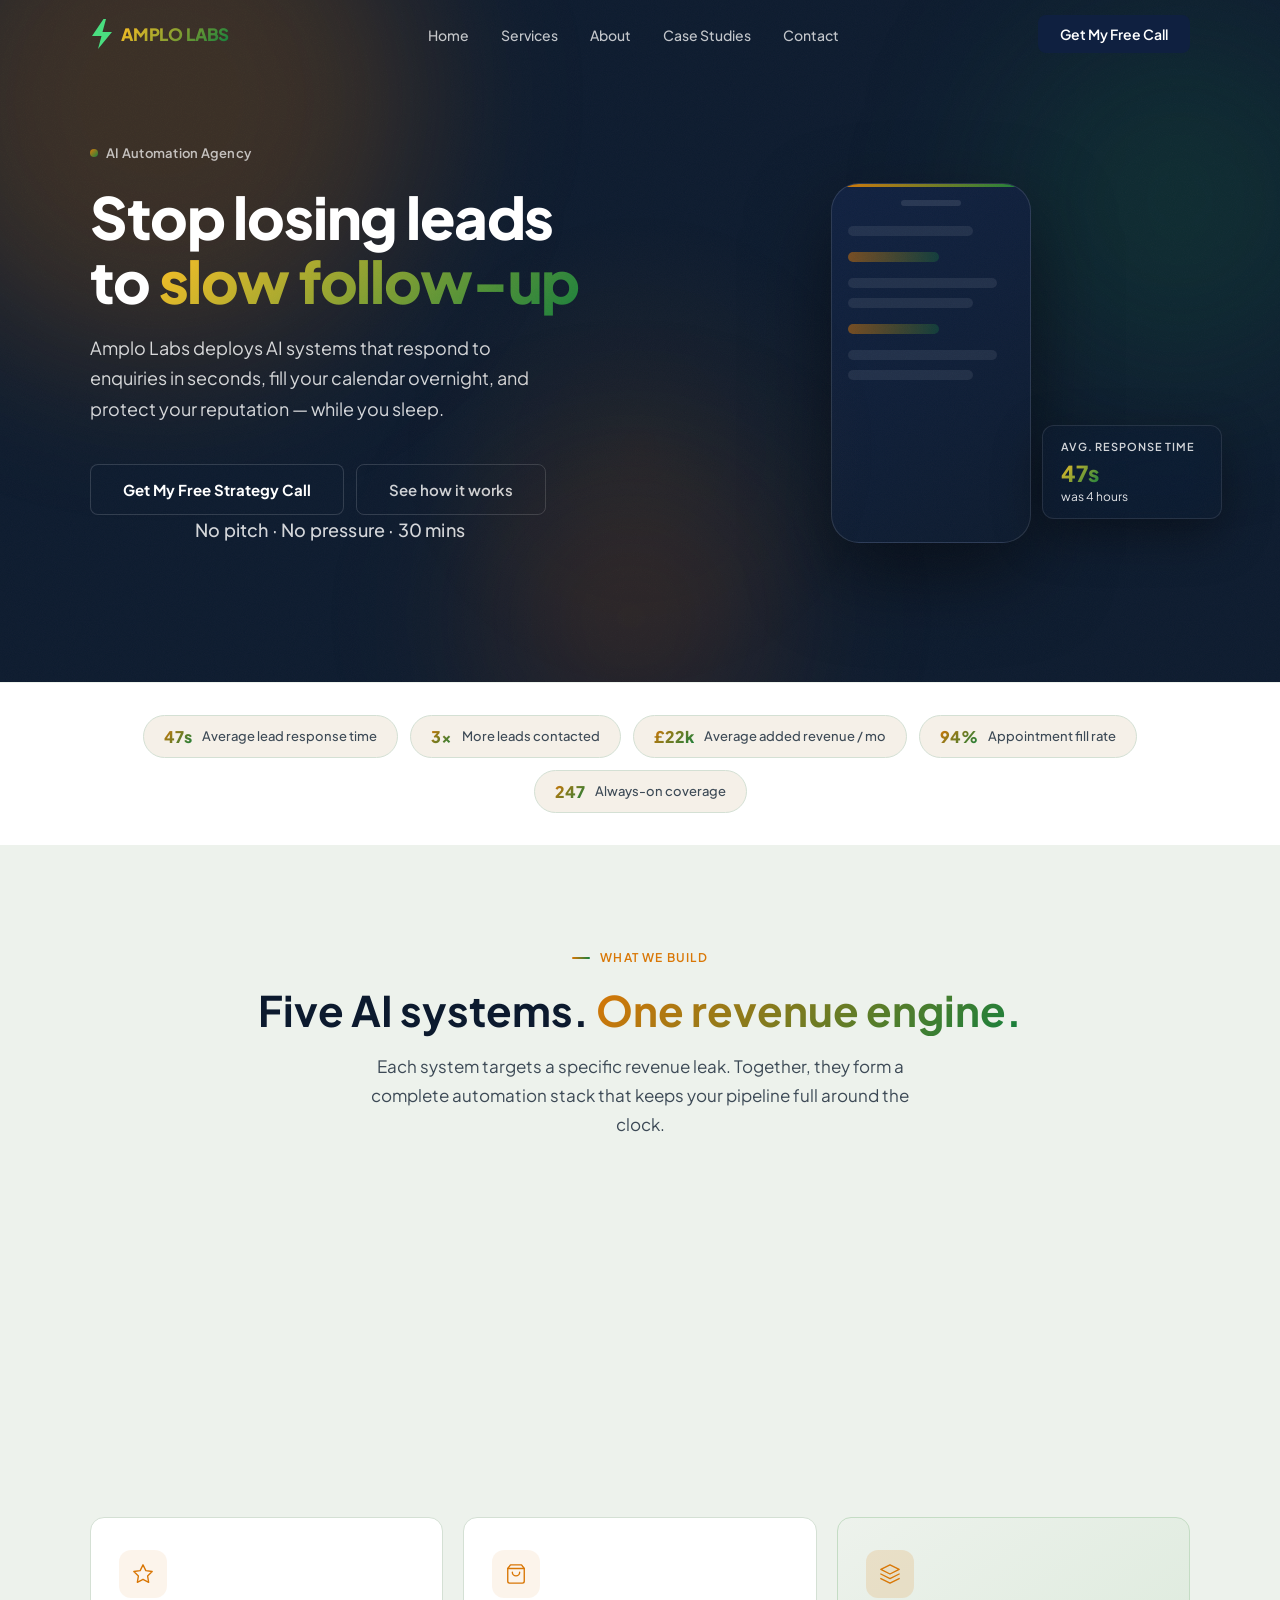
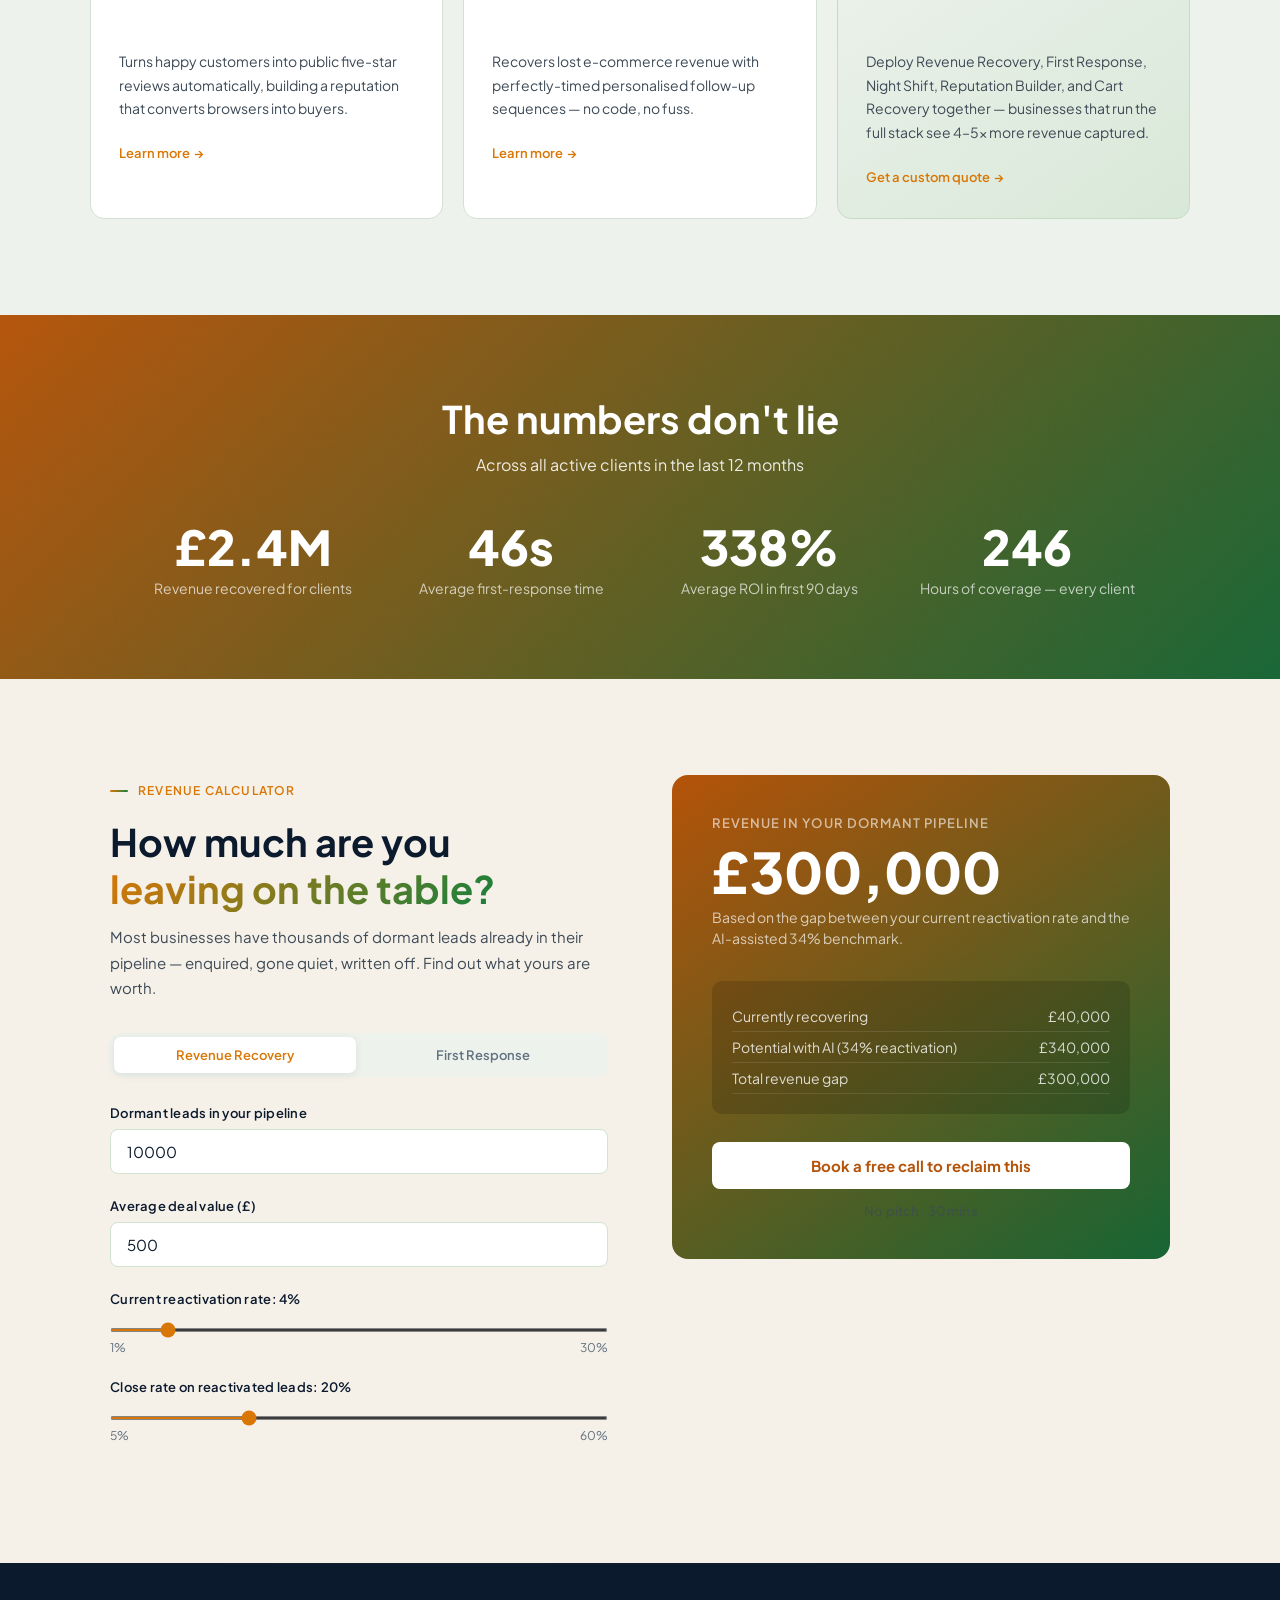
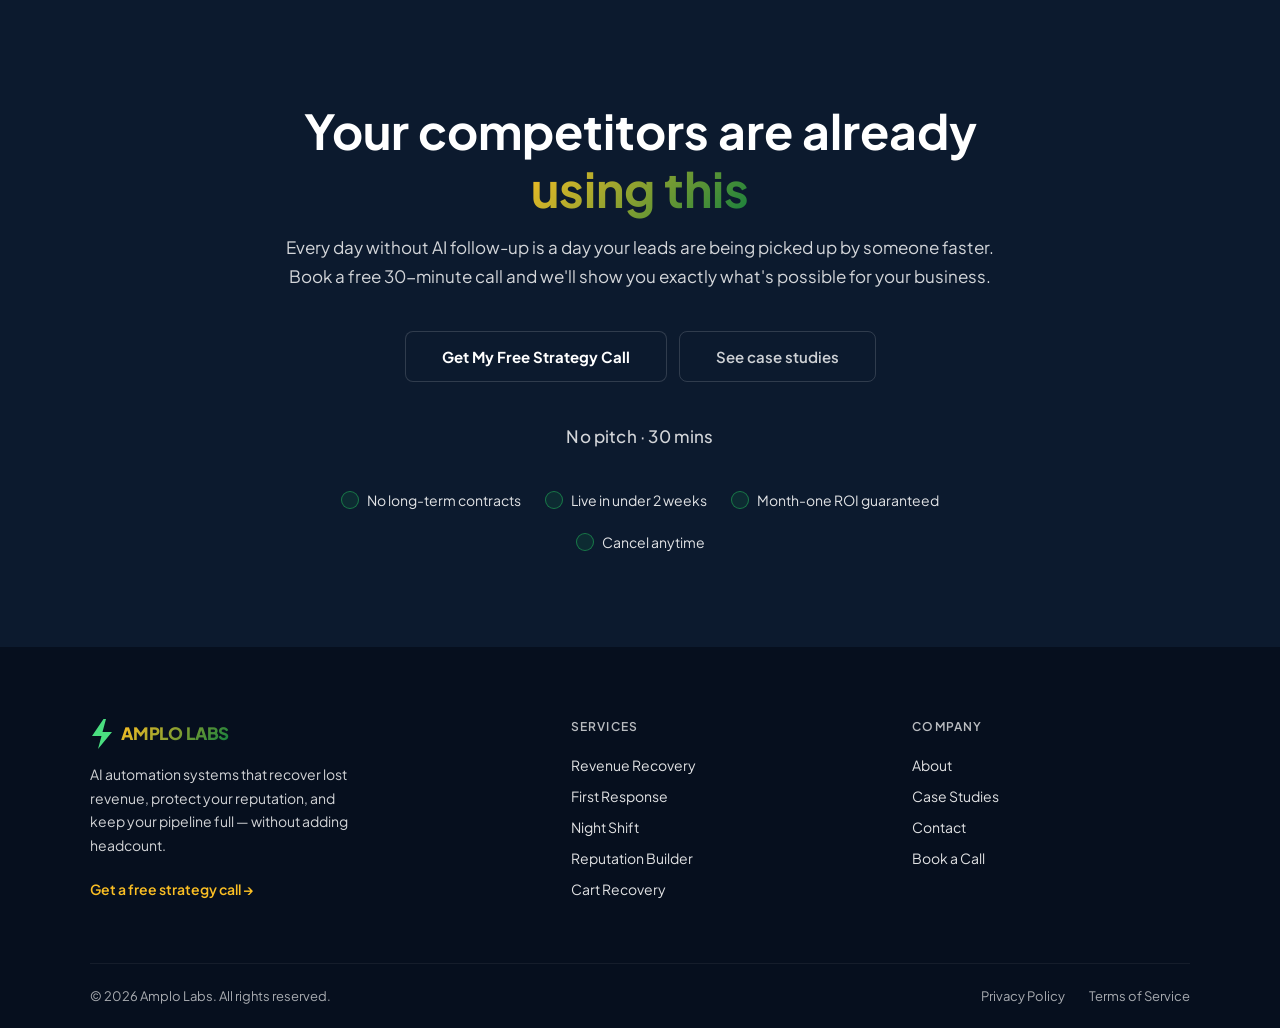
==== commit f5a302a5: "Align all primary CTA buttons to homepage hero button style All primary CTAs now share the same patt" ====
--- a/index.html
+++ b/index.html
@@ -148,9 +148,10 @@
 .cta-finale-inner h2 span{background:linear-gradient(135deg,#fbbf24,#15803d);-webkit-background-clip:text;-webkit-text-fill-color:transparent;background-clip:text}
 .cta-finale-inner p{font-size:17px;line-height:1.7;color:rgba(255,255,255,.82);margin:0 0 40px}
 .cta-finale-btns{display:flex;flex-wrap:wrap;gap:12px;justify-content:center;margin-bottom:40px}
-.cta-fin-primary{position:relative;overflow:hidden;font-size:15px;font-weight:700;padding:15px 36px;border-radius:8px;color:#fff;background:#fff;text-decoration:none;display:inline-block;transition:transform .2s}
-.cta-fin-primary::before{content:'';position:absolute;inset:0;background:linear-gradient(135deg,#d97706,#15803d)}
-.cta-fin-primary span{position:relative;z-index:1;color:#fff}
+.cta-fin-primary{position:relative;overflow:hidden;font-size:15px;font-weight:700;padding:15px 36px;border-radius:8px;color:#fff;background:#0c1a2e;border:1.5px solid rgba(255,255,255,.15);text-decoration:none;display:inline-block;transition:transform .2s}
+.cta-fin-primary::before{content:'';position:absolute;inset:0;background:linear-gradient(135deg,#d97706,#15803d);opacity:0;transition:opacity .25s}
+.cta-fin-primary span{position:relative;z-index:1}
+.cta-fin-primary:hover::before{opacity:1}
 .cta-fin-primary:hover{transform:translateY(-2px)}
 .cta-fin-secondary{font-size:15px;font-weight:600;padding:15px 36px;border-radius:8px;border:1.5px solid rgba(255,255,255,.15);color:rgba(255,255,255,.8);text-decoration:none;display:inline-block;transition:border-color .2s,color .2s}
 .cta-fin-secondary:hover{border-color:rgba(255,255,255,.4);color:#fff}
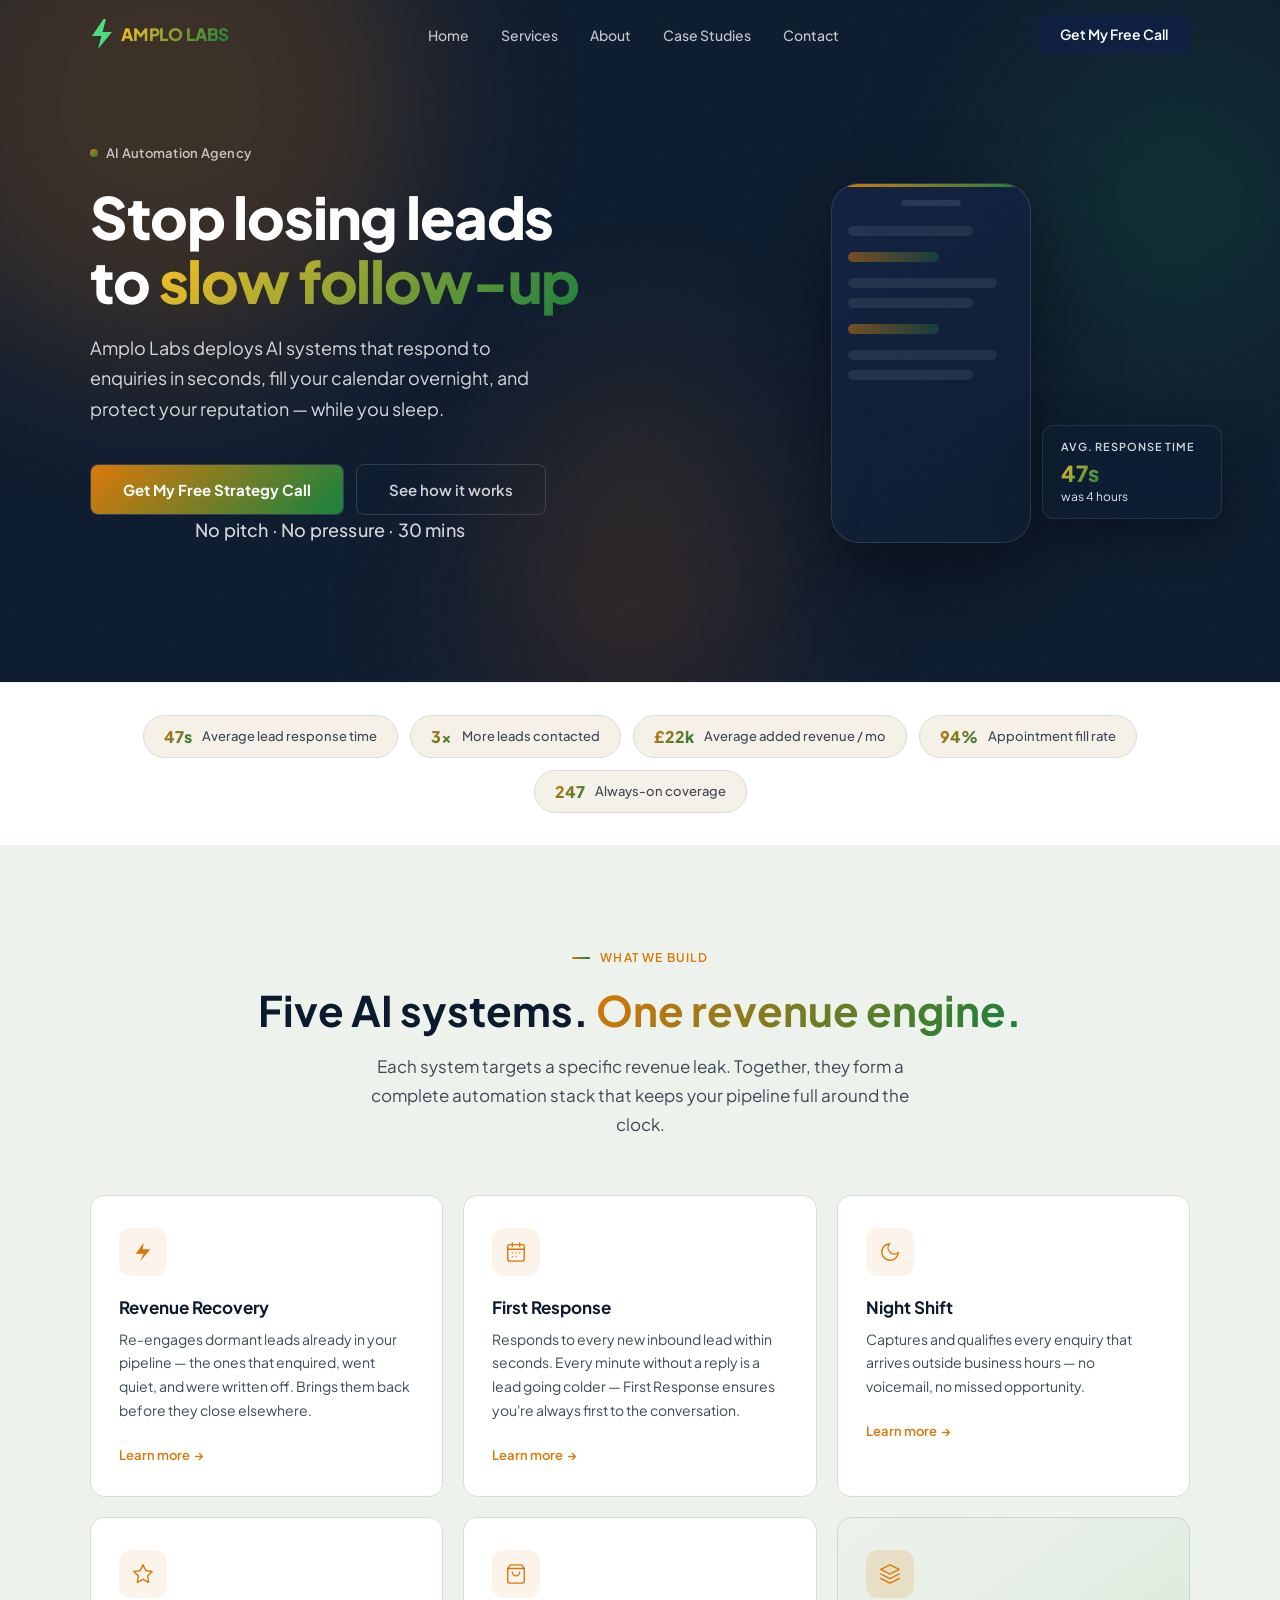
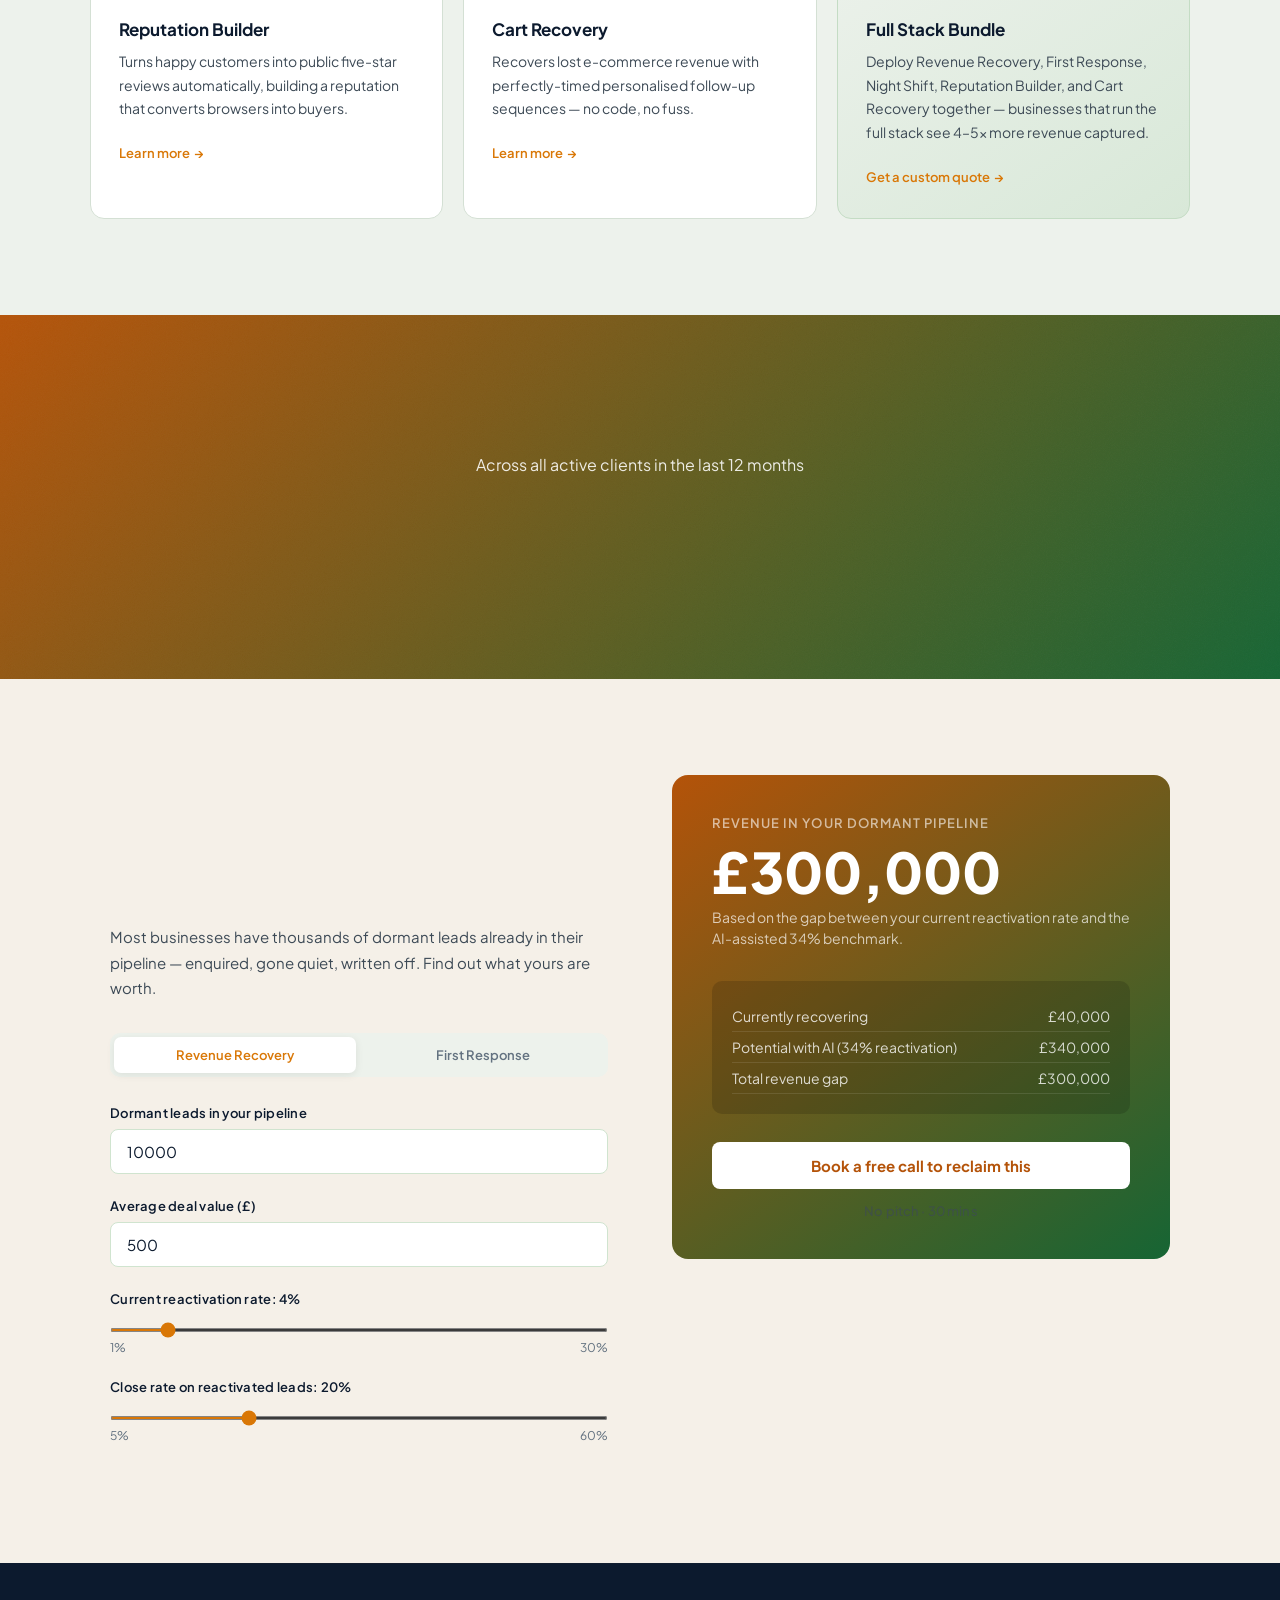
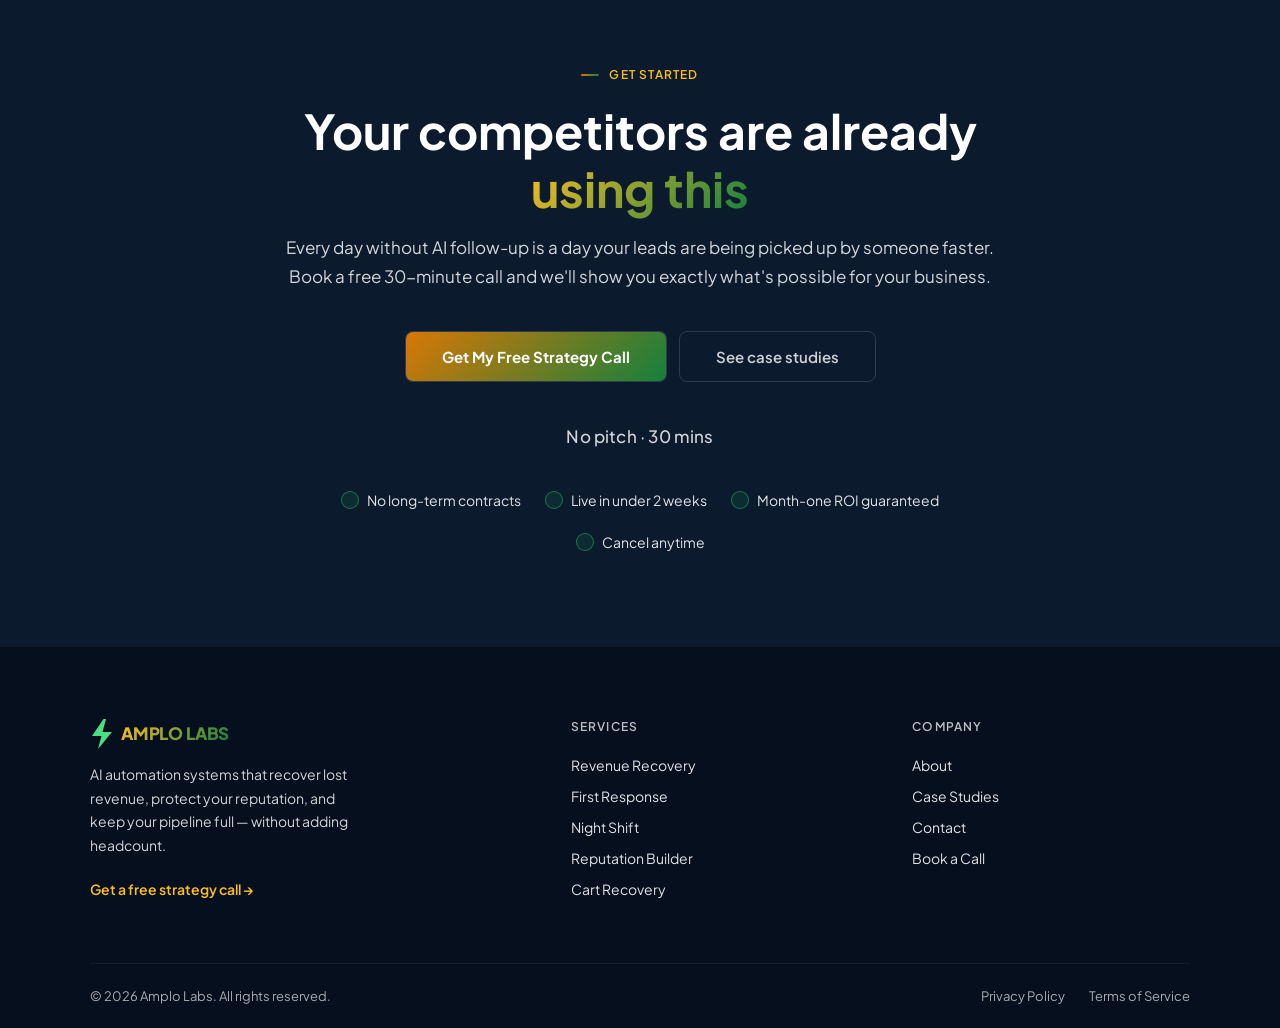
==== commit 93a18b2d: "Make primary CTA buttons always show amber-green gradient All primary CTA buttons now display the am" ====
--- a/index.html
+++ b/index.html
@@ -50,10 +50,9 @@
 .hero-text p{font-size:18px;line-height:1.7;color:rgba(255,255,255,.82);margin:0 0 40px;max-width:480px}
 .hero-btns{display:flex;flex-wrap:wrap;gap:12px}
 .hero-btn-primary{position:relative;overflow:hidden;font-size:15px;font-weight:700;padding:15px 32px;border-radius:8px;border:none;cursor:pointer;color:#fff;background:#0c1a2e;text-decoration:none;display:inline-block;transition:transform .2s;border:1.5px solid rgba(255,255,255,.15)}
-.hero-btn-primary::before{content:'';position:absolute;inset:0;background:linear-gradient(135deg,#d97706,#15803d);opacity:0;transition:opacity .25s}
+.hero-btn-primary::before{content:'';position:absolute;inset:0;background:linear-gradient(135deg,#d97706,#15803d);opacity:1}
 .hero-btn-primary span{position:relative;z-index:1}
-.hero-btn-primary:hover::before{opacity:1}
-.hero-btn-primary:hover{transform:translateY(-2px)}
+.hero-btn-primary:hover{transform:translateY(-2px);box-shadow:0 8px 24px rgba(217,119,6,.4)}
 .hero-btn-secondary{font-size:15px;font-weight:600;padding:15px 32px;border-radius:8px;border:1.5px solid rgba(255,255,255,.15);color:rgba(255,255,255,.8);background:transparent;text-decoration:none;display:inline-block;transition:border-color .2s,color .2s}
 .hero-btn-secondary:hover{border-color:rgba(255,255,255,.4);color:#fff}
 .hero-visual{position:relative;display:flex;justify-content:center;align-items:center}
@@ -149,10 +148,9 @@
 .cta-finale-inner p{font-size:17px;line-height:1.7;color:rgba(255,255,255,.82);margin:0 0 40px}
 .cta-finale-btns{display:flex;flex-wrap:wrap;gap:12px;justify-content:center;margin-bottom:40px}
 .cta-fin-primary{position:relative;overflow:hidden;font-size:15px;font-weight:700;padding:15px 36px;border-radius:8px;color:#fff;background:#0c1a2e;border:1.5px solid rgba(255,255,255,.15);text-decoration:none;display:inline-block;transition:transform .2s}
-.cta-fin-primary::before{content:'';position:absolute;inset:0;background:linear-gradient(135deg,#d97706,#15803d);opacity:0;transition:opacity .25s}
+.cta-fin-primary::before{content:'';position:absolute;inset:0;background:linear-gradient(135deg,#d97706,#15803d);opacity:1}
 .cta-fin-primary span{position:relative;z-index:1}
-.cta-fin-primary:hover::before{opacity:1}
-.cta-fin-primary:hover{transform:translateY(-2px)}
+.cta-fin-primary:hover{transform:translateY(-2px);box-shadow:0 8px 24px rgba(217,119,6,.4)}
 .cta-fin-secondary{font-size:15px;font-weight:600;padding:15px 36px;border-radius:8px;border:1.5px solid rgba(255,255,255,.15);color:rgba(255,255,255,.8);text-decoration:none;display:inline-block;transition:border-color .2s,color .2s}
 .cta-fin-secondary:hover{border-color:rgba(255,255,255,.4);color:#fff}
 .cta-trust-row{display:flex;flex-wrap:wrap;justify-content:center;gap:24px}
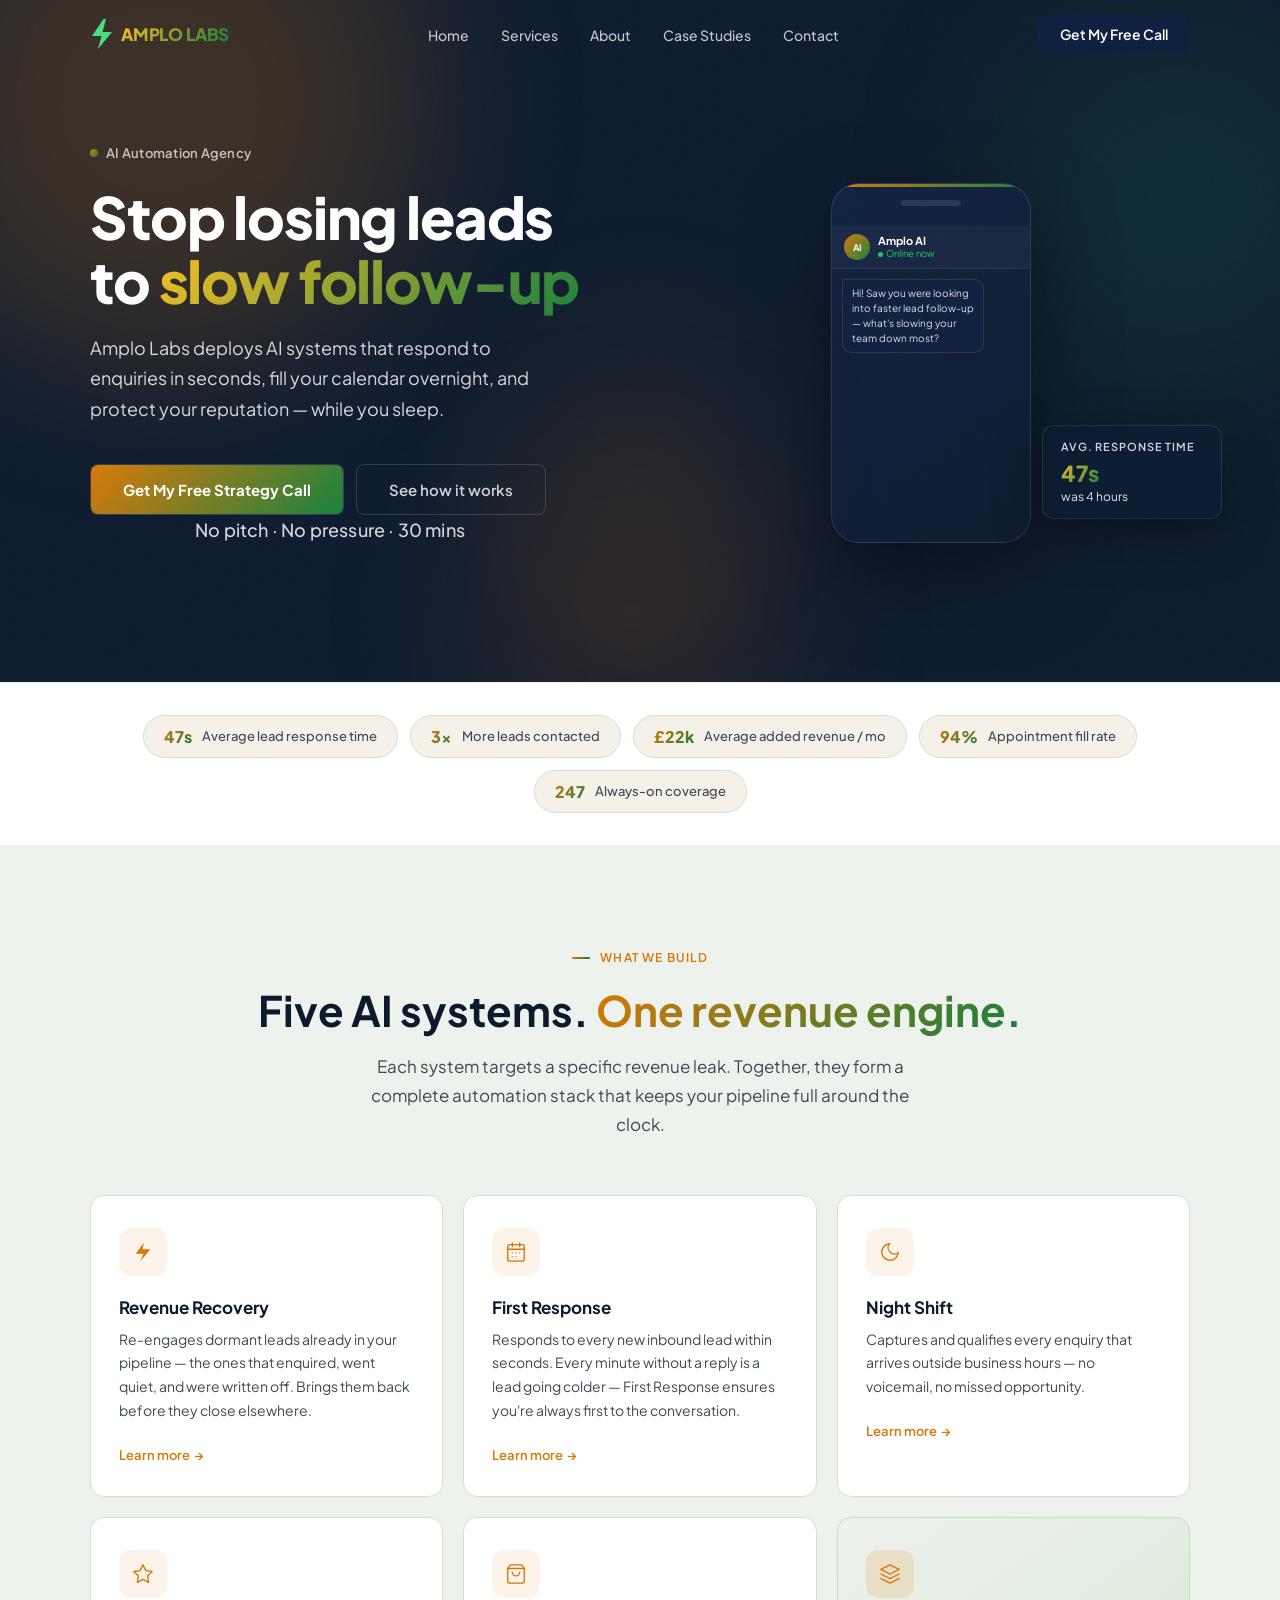
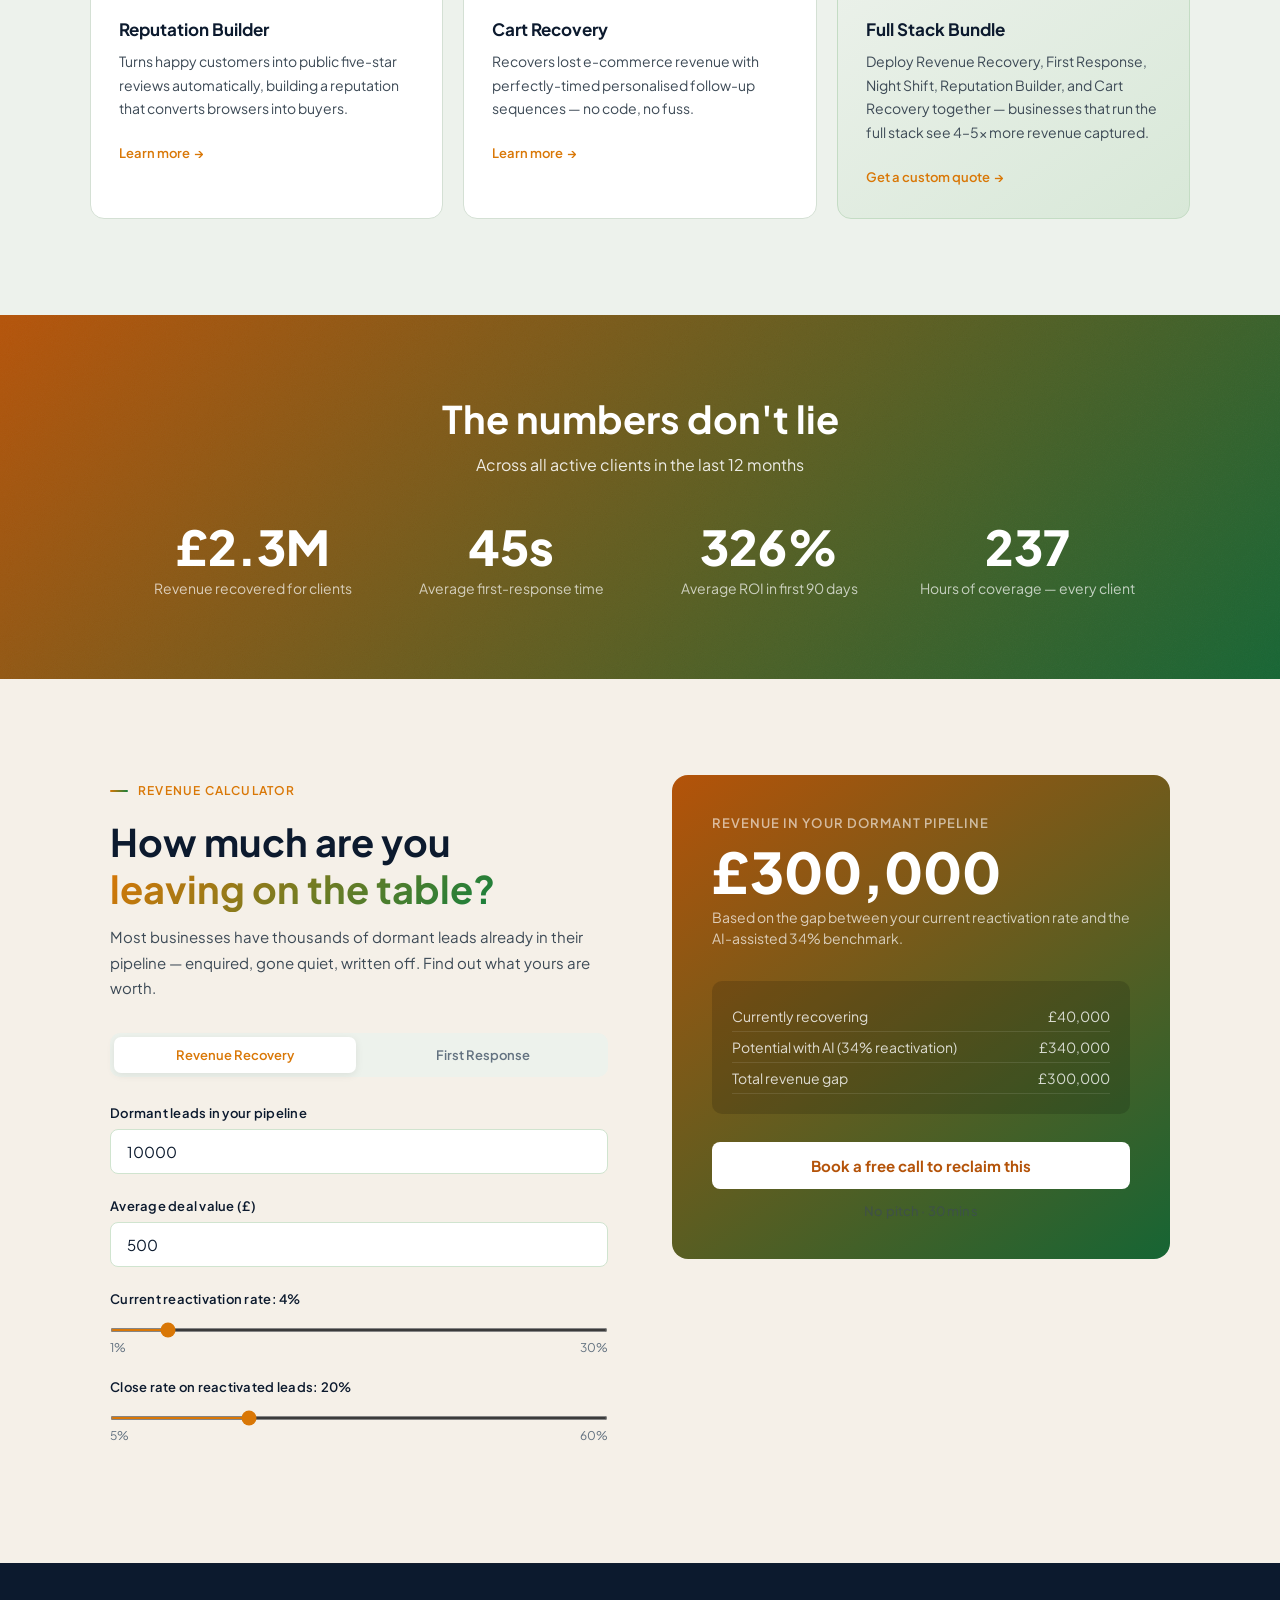
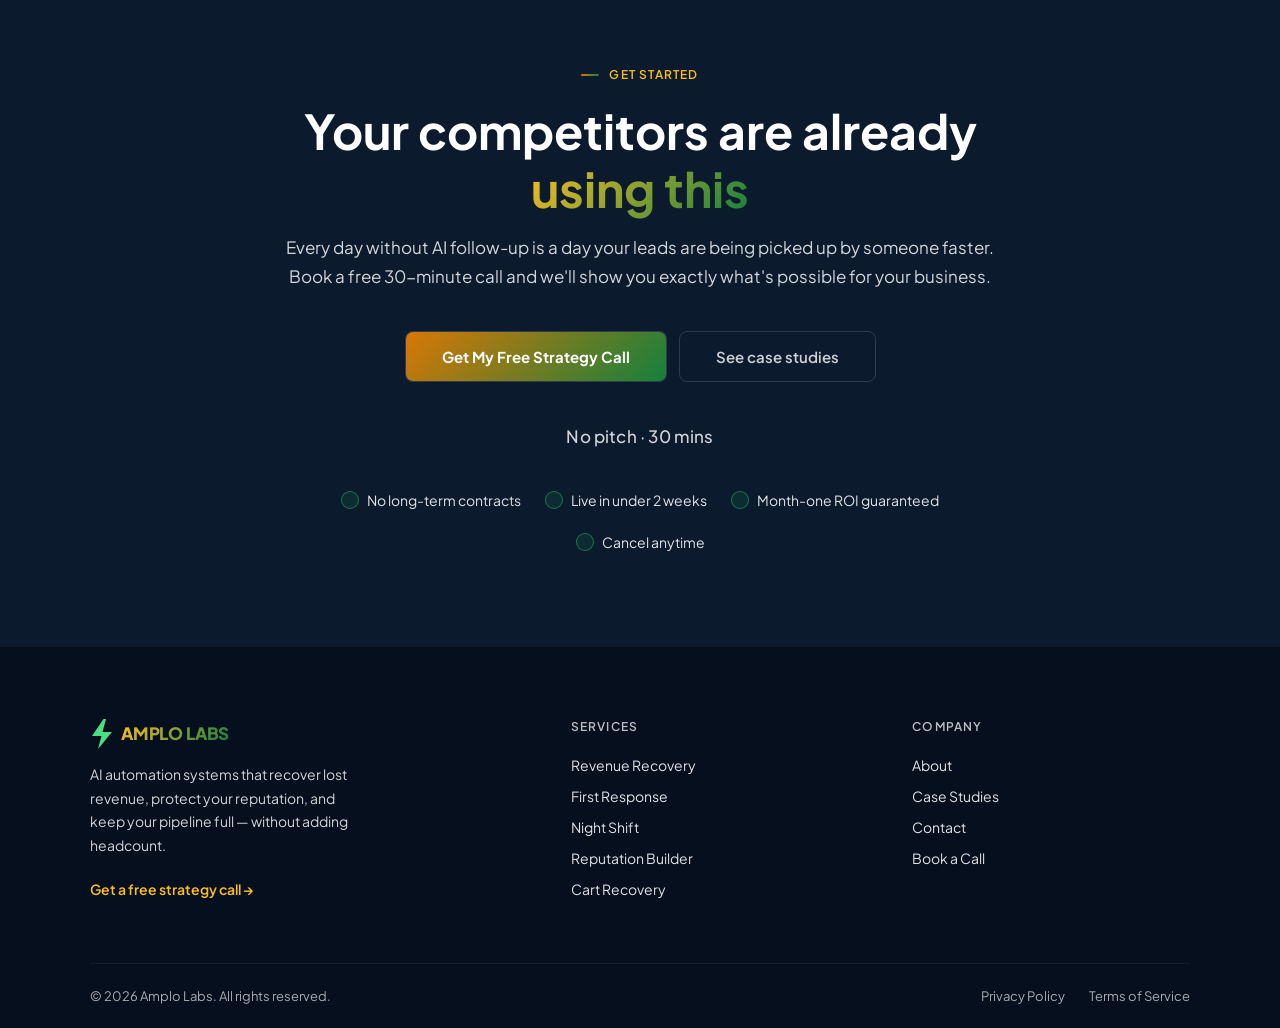
==== commit 96438490: "Replace hero phone placeholder with live chat qualification demo Animated SMS-style chat plays out a" ====
--- a/index.html
+++ b/index.html
@@ -70,6 +70,30 @@
 .hero-float-val{font-size:22px;font-weight:800;color:#fff}
 .hero-float-val span{background:linear-gradient(135deg,#fbbf24,#15803d);-webkit-background-clip:text;-webkit-text-fill-color:transparent;background-clip:text}
 .hero-float-sub{font-size:12px;color:rgba(255,255,255,.88);margin-top:2px}
+
+/* ── HERO CHAT UI ── */
+.chat-hdr{display:flex;align-items:center;gap:8px;padding:8px 12px;border-bottom:1px solid rgba(255,255,255,.07);background:rgba(255,255,255,.03)}
+.chat-hdr-av{width:26px;height:26px;border-radius:50%;background:linear-gradient(135deg,#d97706,#15803d);display:flex;align-items:center;justify-content:center;font-size:9px;font-weight:700;color:#fff;flex-shrink:0}
+.chat-hdr-name{font-size:11px;font-weight:700;color:#fff;line-height:1.3}
+.chat-hdr-online{font-size:9.5px;color:#22c55e;display:flex;align-items:center;gap:3px;line-height:1.2}
+.chat-hdr-online span{width:5px;height:5px;border-radius:50%;background:#22c55e;display:block;flex-shrink:0}
+.chat-msgs{padding:10px 10px 6px;display:flex;flex-direction:column;gap:5px;overflow:hidden;height:272px}
+.chat-bubble{max-width:80%;padding:6px 9px;border-radius:10px;font-size:10px;line-height:1.5;opacity:0;animation:msgIn .2s ease forwards;word-break:break-word}
+.chat-bubble.bot{align-self:flex-start;background:rgba(15,32,64,.9);border:1px solid rgba(217,119,6,.2);color:rgba(255,255,255,.85);border-radius:3px 10px 10px 10px}
+.chat-bubble.lead{align-self:flex-end;background:linear-gradient(135deg,rgba(180,83,9,.85),rgba(22,101,52,.75));color:#fff;border-radius:10px 3px 10px 10px}
+@keyframes msgIn{from{opacity:0;transform:translateY(5px)}to{opacity:1;transform:none}}
+.chat-typing{align-self:flex-start;display:flex;align-items:center;gap:3px;padding:7px 10px;background:rgba(15,32,64,.9);border:1px solid rgba(217,119,6,.2);border-radius:3px 10px 10px 10px}
+.chat-typing span{width:4px;height:4px;border-radius:50%;background:rgba(255,255,255,.5);animation:typDot 1.1s ease-in-out infinite}
+.chat-typing span:nth-child(2){animation-delay:.18s}
+.chat-typing span:nth-child(3){animation-delay:.36s}
+@keyframes typDot{0%,60%,100%{transform:translateY(0);opacity:.35}30%{transform:translateY(-3px);opacity:1}}
+.chat-qual{position:absolute;inset:0;display:flex;flex-direction:column;align-items:center;justify-content:center;background:rgba(4,12,24,.94);border-radius:27px;opacity:0;transition:opacity .5s;pointer-events:none;gap:4px}
+.chat-qual.show{opacity:1}
+.qual-check{width:52px;height:52px;border-radius:50%;background:linear-gradient(135deg,#15803d,#166534);display:flex;align-items:center;justify-content:center;font-size:22px;color:#fff;box-shadow:0 0 28px rgba(34,197,94,.4);margin-bottom:8px}
+.qual-title{font-size:13px;font-weight:800;color:#22c55e;letter-spacing:.05em;margin-bottom:6px}
+.qual-badges{display:flex;flex-wrap:wrap;gap:4px;justify-content:center;padding:0 14px}
+.qual-badge{font-size:9px;font-weight:600;padding:3px 7px;border-radius:100px;background:rgba(34,197,94,.12);border:1px solid rgba(34,197,94,.28);color:#86efac;letter-spacing:.03em}
+
 @media(max-width:768px){.hero-inner{grid-template-columns:1fr;gap:48px}.hero-visual{display:none}.hero-wrap{padding-top:100px!important}}
 
 /* ── STATS BAR ── */
@@ -220,14 +244,23 @@
     <div class="hero-visual">
       <div class="hero-phone">
         <div class="hero-phone-notch"></div>
-        <div class="hero-phone-screen">
-          <div class="hero-phone-row w75"></div>
-          <div class="hero-phone-row w55 accent" style="margin-top:16px"></div>
-          <div class="hero-phone-row w90" style="margin-top:16px"></div>
-          <div class="hero-phone-row w75"></div>
-          <div class="hero-phone-row w55 accent" style="margin-top:16px"></div>
-          <div class="hero-phone-row w90" style="margin-top:16px"></div>
-          <div class="hero-phone-row w75"></div>
+        <div class="chat-hdr">
+          <div class="chat-hdr-av">AI</div>
+          <div>
+            <div class="chat-hdr-name">Amplo AI</div>
+            <div class="chat-hdr-online"><span></span>Online now</div>
+          </div>
+        </div>
+        <div class="chat-msgs" id="heroChat"></div>
+        <div class="chat-qual" id="heroQual">
+          <div class="qual-check">✓</div>
+          <div class="qual-title">Qualified Lead</div>
+          <div class="qual-badges">
+            <span class="qual-badge">Budget ✓</span>
+            <span class="qual-badge">Authority ✓</span>
+            <span class="qual-badge">Need ✓</span>
+            <span class="qual-badge">Timing ✓</span>
+          </div>
         </div>
       </div>
       <div class="hero-float-card">
@@ -512,6 +545,56 @@
 });
 ['calcLeads','calcDeal','calcRate','calcConv'].forEach(id => document.getElementById(id).addEventListener('input', calcUpdate));
 setCalcMode('rr');
+
+/* ── HERO CHAT ANIMATION ── */
+(function(){
+  var C=document.getElementById('heroChat');
+  var Q=document.getElementById('heroQual');
+  if(!C||!Q)return;
+  var msgs=[
+    {s:'bot', t:"Hi! Saw you were looking into faster lead follow-up — what's slowing your team down most?"},
+    {s:'lead',t:"We lose leads because nobody follows up fast enough"},
+    {s:'bot', t:"Got it. Roughly how many new leads come in each month?"},
+    {s:'lead',t:"Around 150 to 200"},
+    {s:'bot', t:"And are you the one who decides on tools like this?"},
+    {s:'lead',t:"Yes — I own the sales budget"}
+  ];
+  var timing=[[700,1100],[400,650],[500,950],[400,600],[500,950],[400,600]];
+  var i=0;
+  function addBubble(side,text){
+    var b=document.createElement('div');
+    b.className='chat-bubble '+side;
+    b.textContent=text;
+    C.appendChild(b);
+    C.scrollTop=C.scrollHeight;
+  }
+  function addTyping(){
+    var d=document.createElement('div');
+    d.className='chat-typing';
+    d.innerHTML='<span></span><span></span><span></span>';
+    C.appendChild(d);
+    C.scrollTop=C.scrollHeight;
+    return d;
+  }
+  function next(){
+    if(i>=msgs.length){
+      setTimeout(function(){Q.classList.add('show');setTimeout(reset,4500);},600);
+      return;
+    }
+    var m=msgs[i],tm=timing[i];
+    setTimeout(function(){
+      var typ=addTyping();
+      setTimeout(function(){typ.remove();addBubble(m.s,m.t);i++;next();},tm[1]);
+    },tm[0]);
+  }
+  function reset(){
+    C.innerHTML='';
+    Q.classList.remove('show');
+    i=0;
+    setTimeout(next,1400);
+  }
+  setTimeout(next,900);
+})();
 </script>
 <script src="shared.js"></script>
 </body>
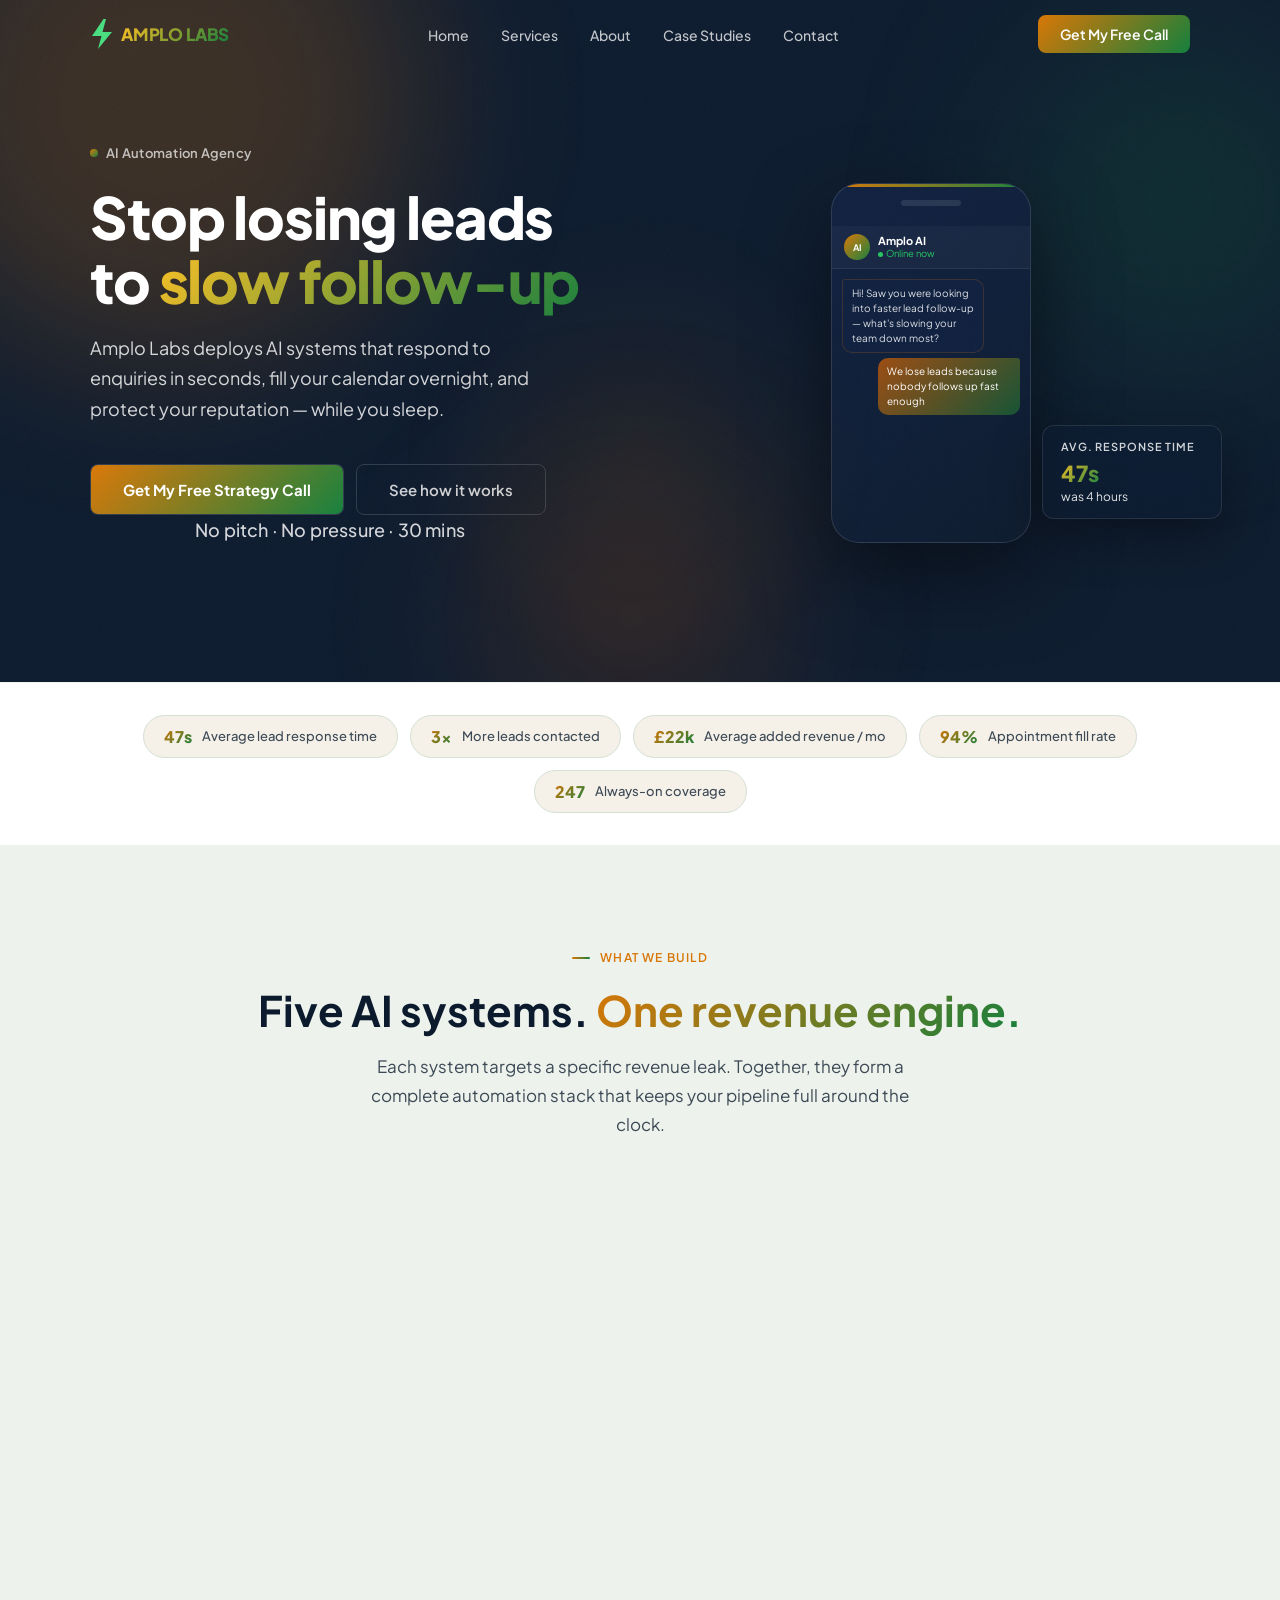
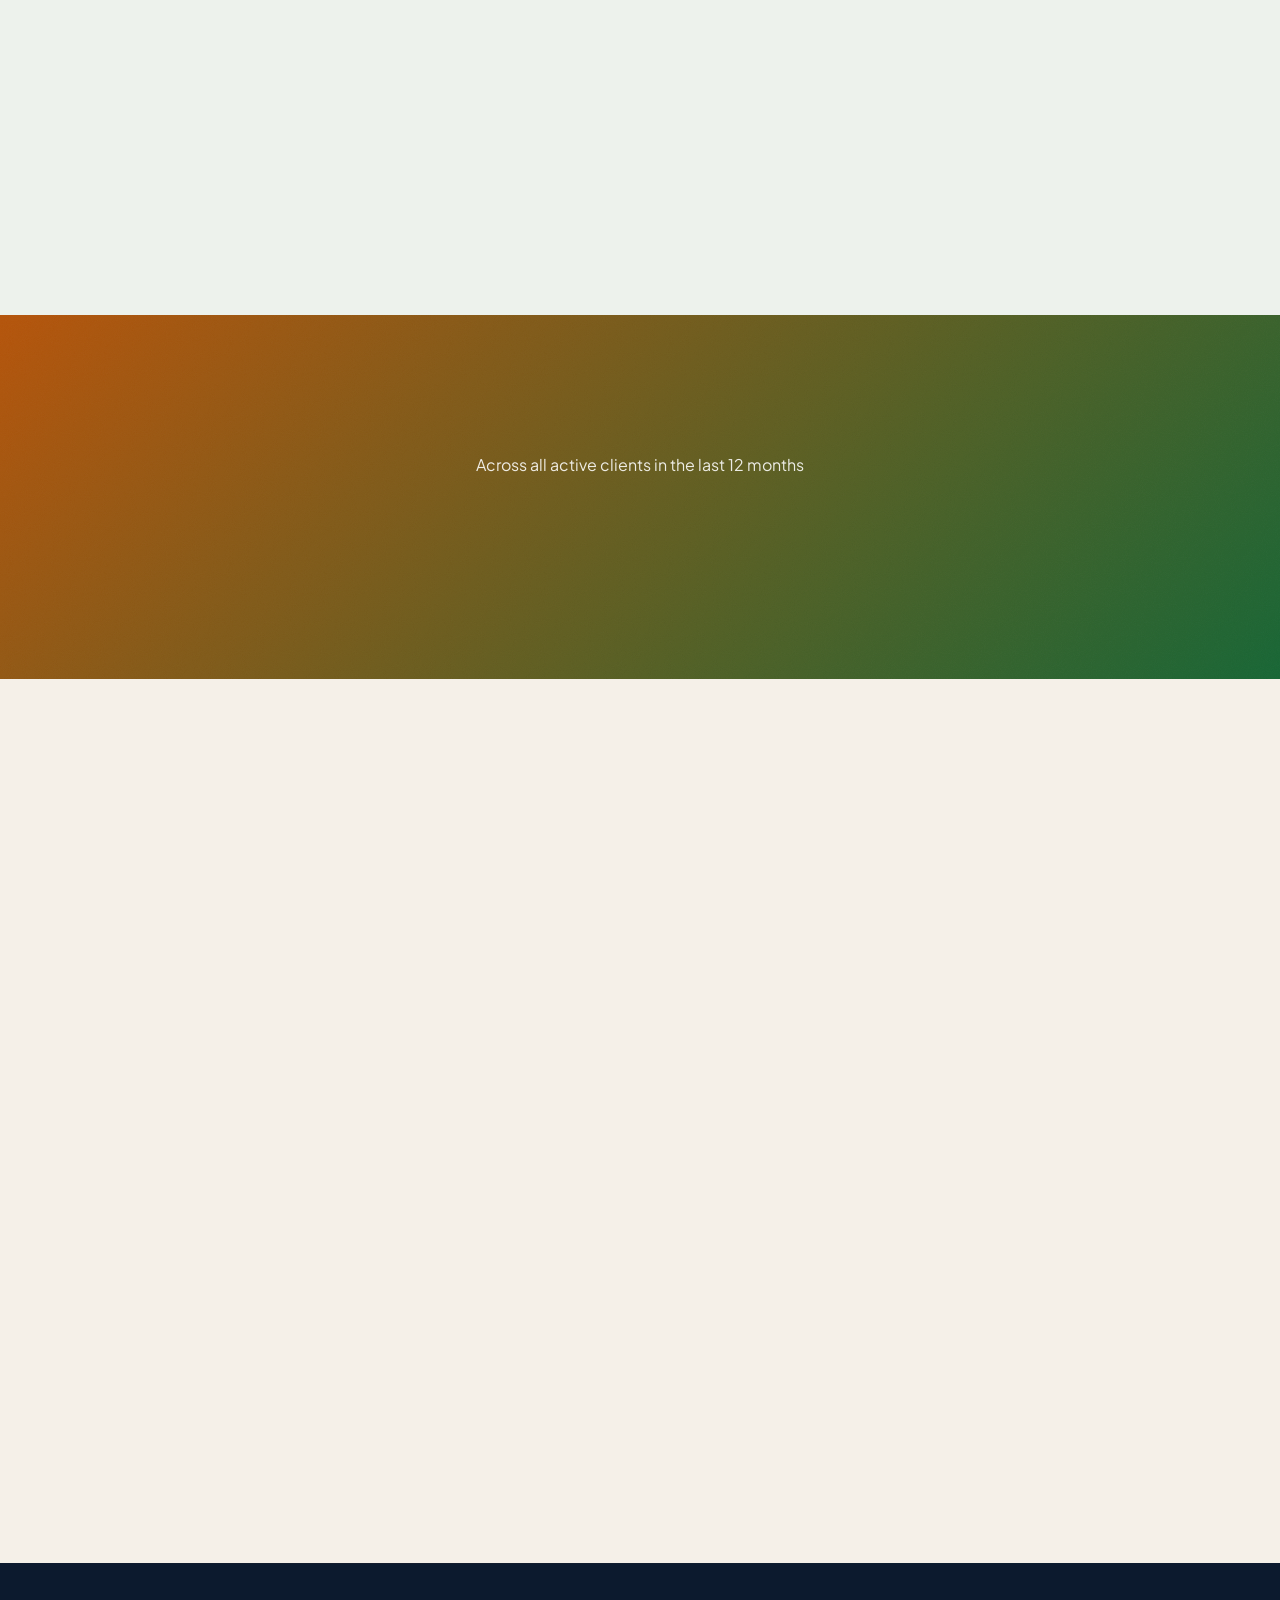
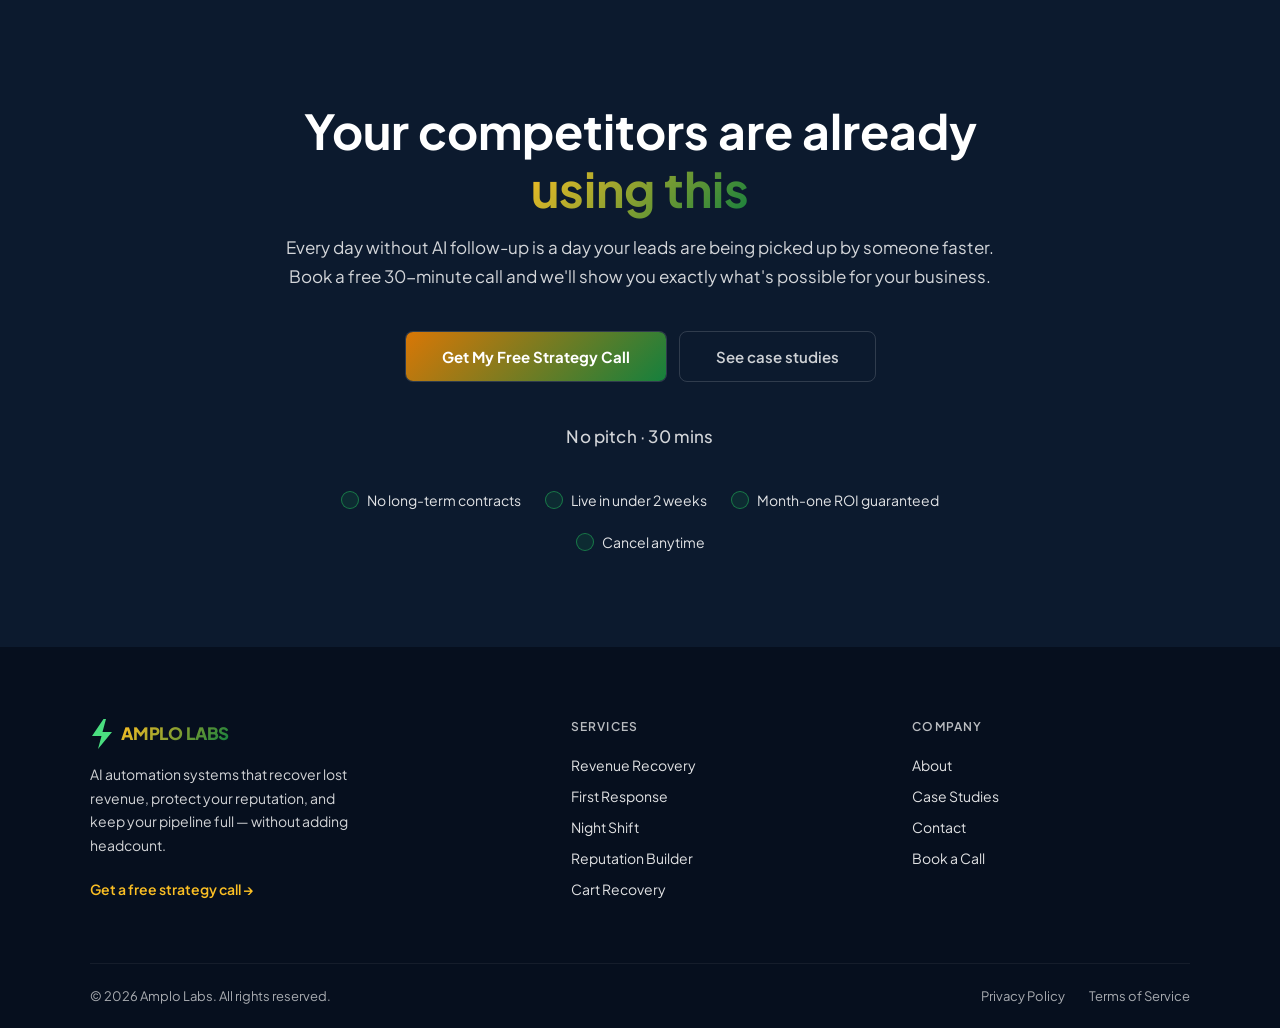
==== commit 65b82798: "Show amber-green gradient on nav CTA button by default Nav 'Get My Free Call' button now always disp" ====
--- a/index.html
+++ b/index.html
@@ -24,10 +24,9 @@
 .nav-links a:hover{color:#fff}
 .nav-links a:hover::after{width:100%}
 .nav-cta{position:relative;overflow:hidden;font-size:14px;font-weight:600;padding:10px 22px;border-radius:8px;border:none;cursor:pointer;color:#fff;background:#0f2040;text-decoration:none;transition:transform .2s;display:inline-block}
-.nav-cta::before{content:'';position:absolute;inset:0;background:linear-gradient(135deg,#d97706,#15803d);opacity:0;transition:opacity .25s}
+.nav-cta::before{content:'';position:absolute;inset:0;background:linear-gradient(135deg,#d97706,#15803d);opacity:1}
 .nav-cta span{position:relative;z-index:1}
-.nav-cta:hover::before{opacity:1}
-.nav-cta:hover{transform:translateY(-1px)}
+.nav-cta:hover{transform:translateY(-1px);box-shadow:0 6px 20px rgba(217,119,6,.4)}
 .nav-hamburger{display:none;flex-direction:column;gap:5px;cursor:pointer;background:none;border:none;padding:4px}
 .nav-hamburger span{display:block;width:22px;height:2px;background:#fff;border-radius:2px;transition:transform .3s,opacity .3s}
 .nav-hamburger.open span:nth-child(1){transform:translateY(7px) rotate(45deg)}
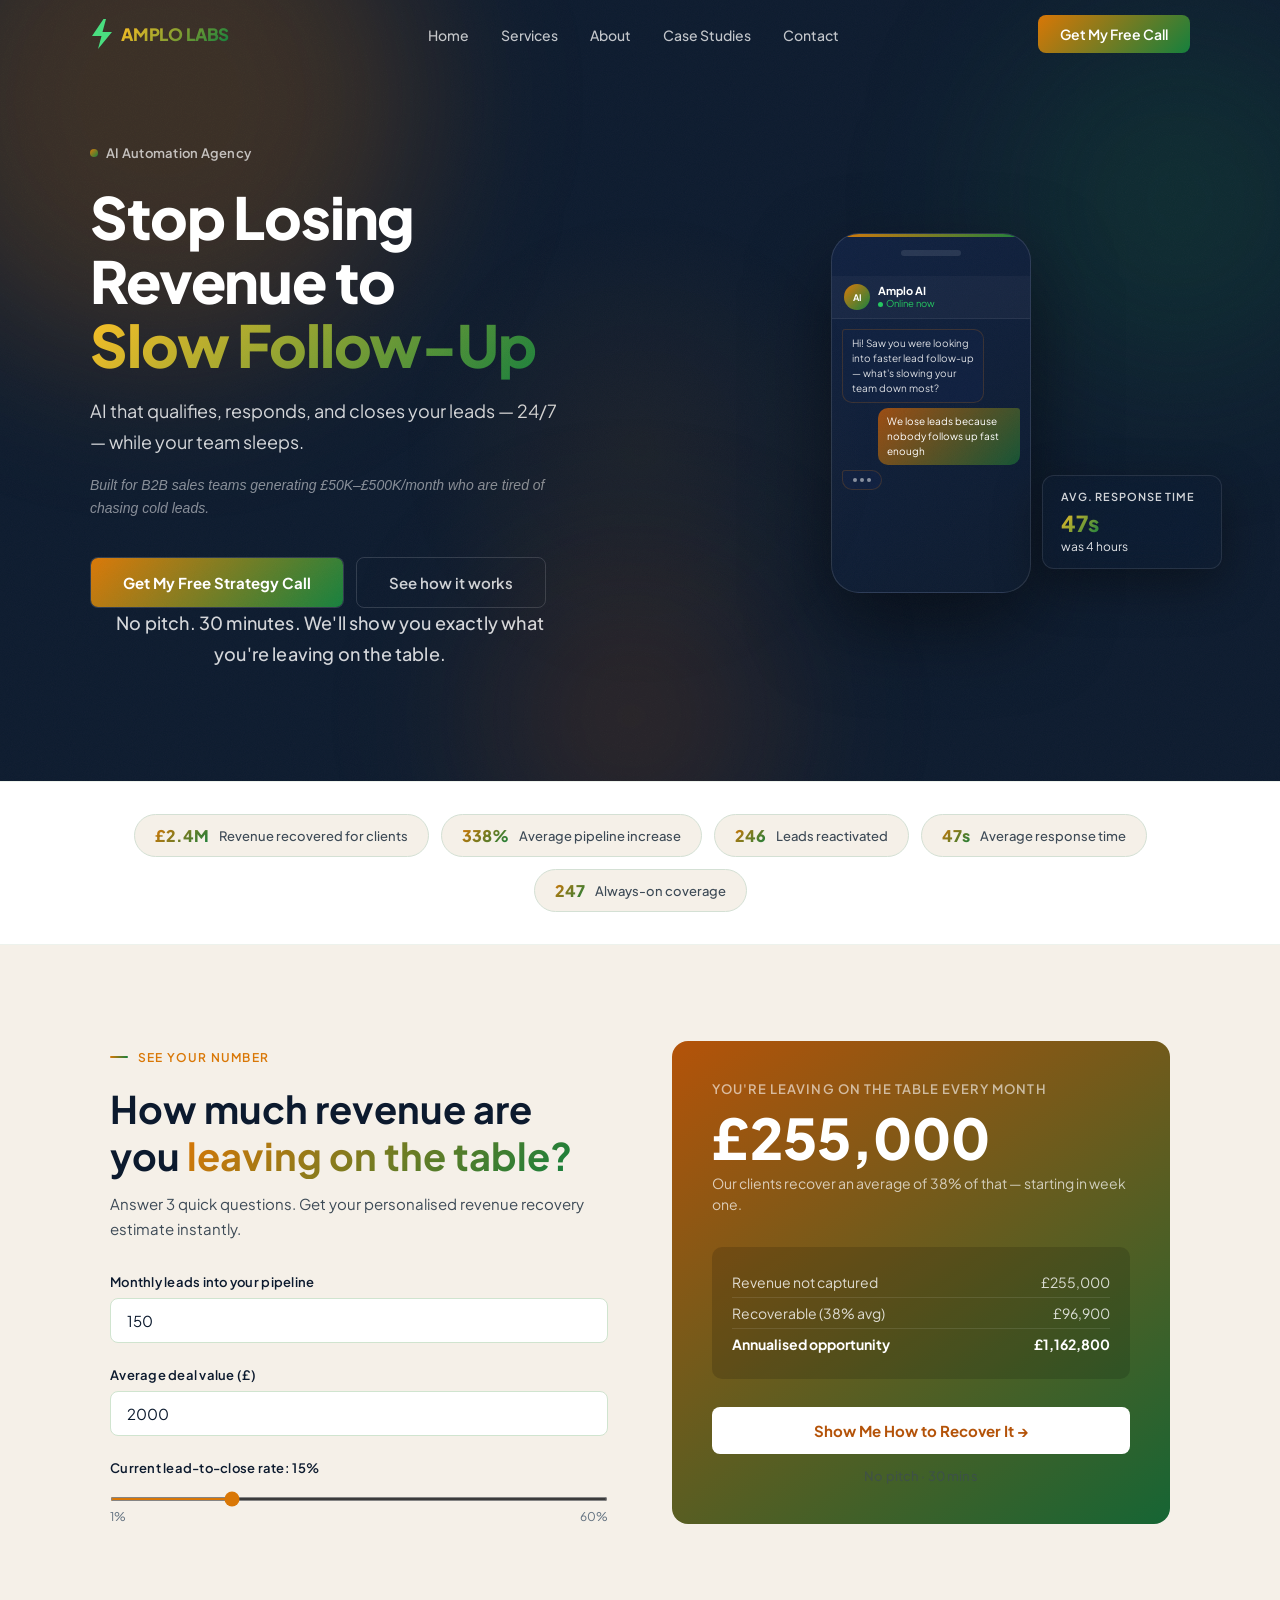
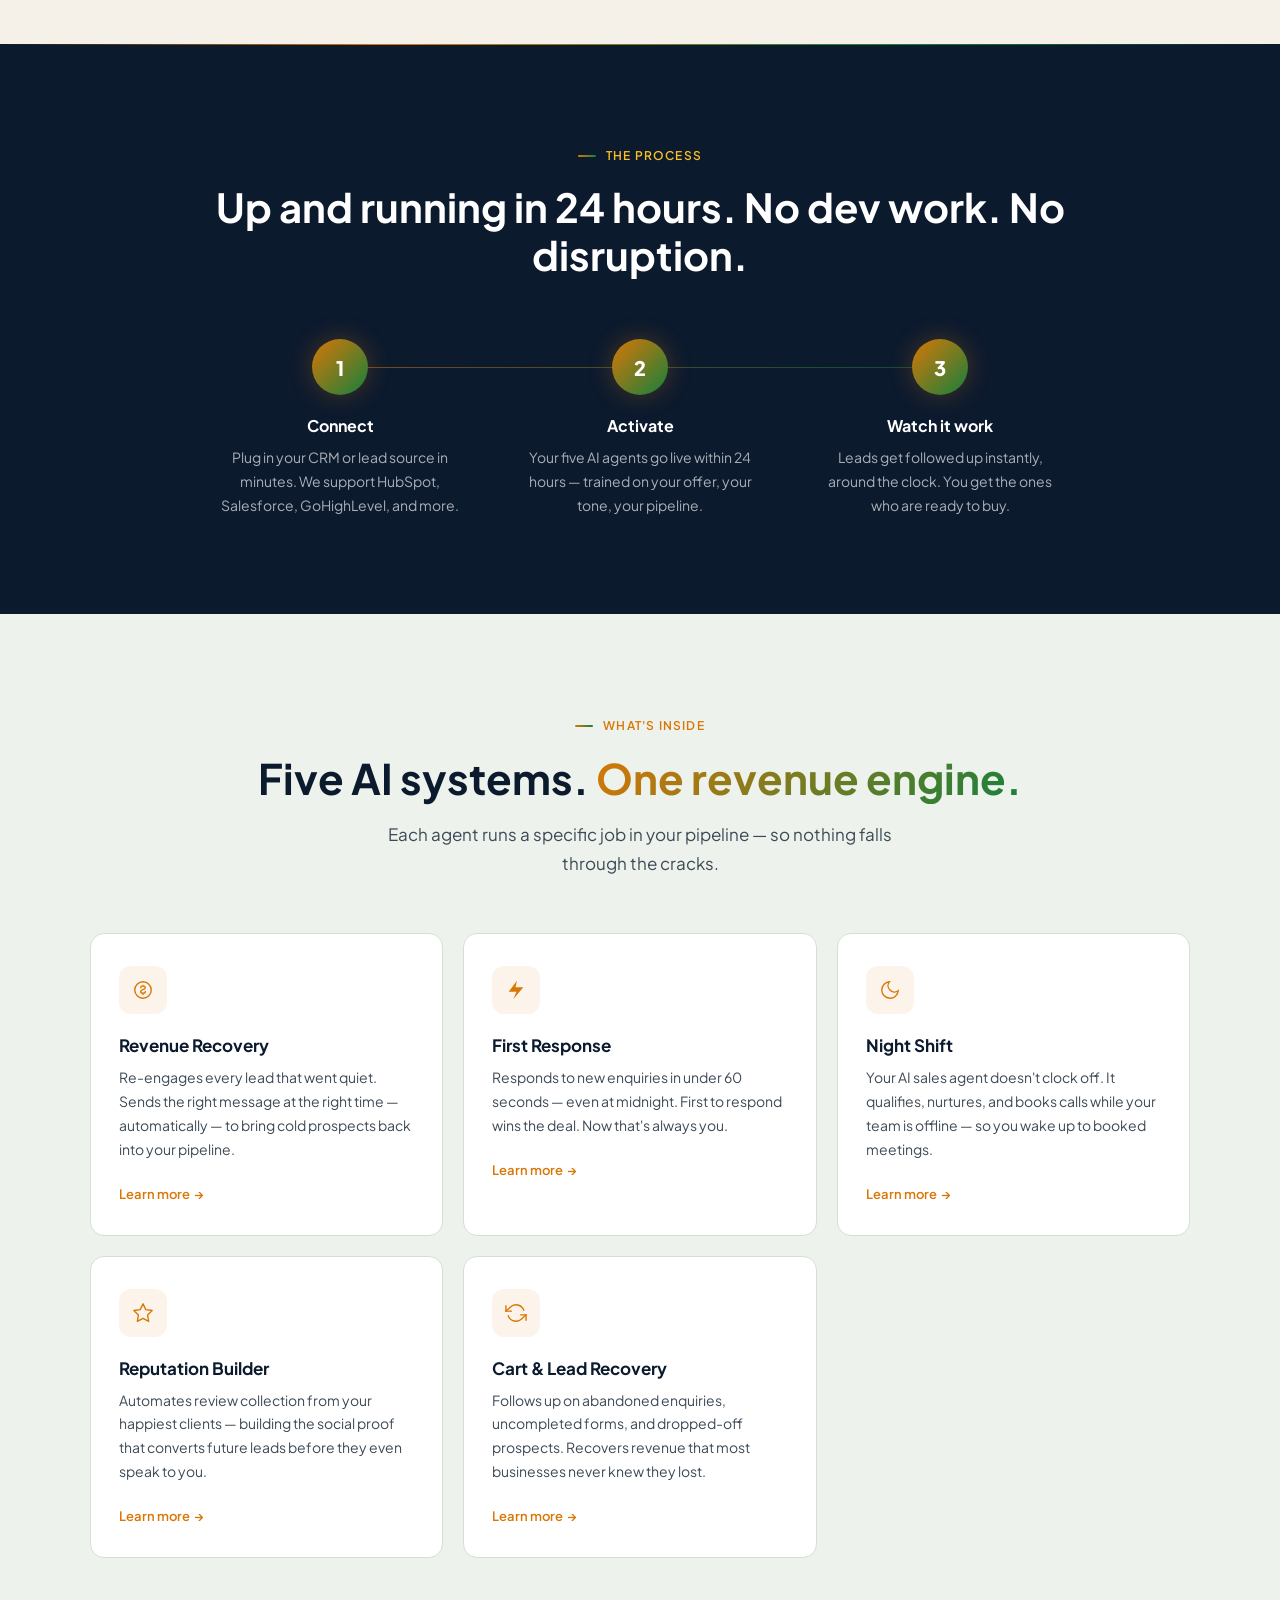
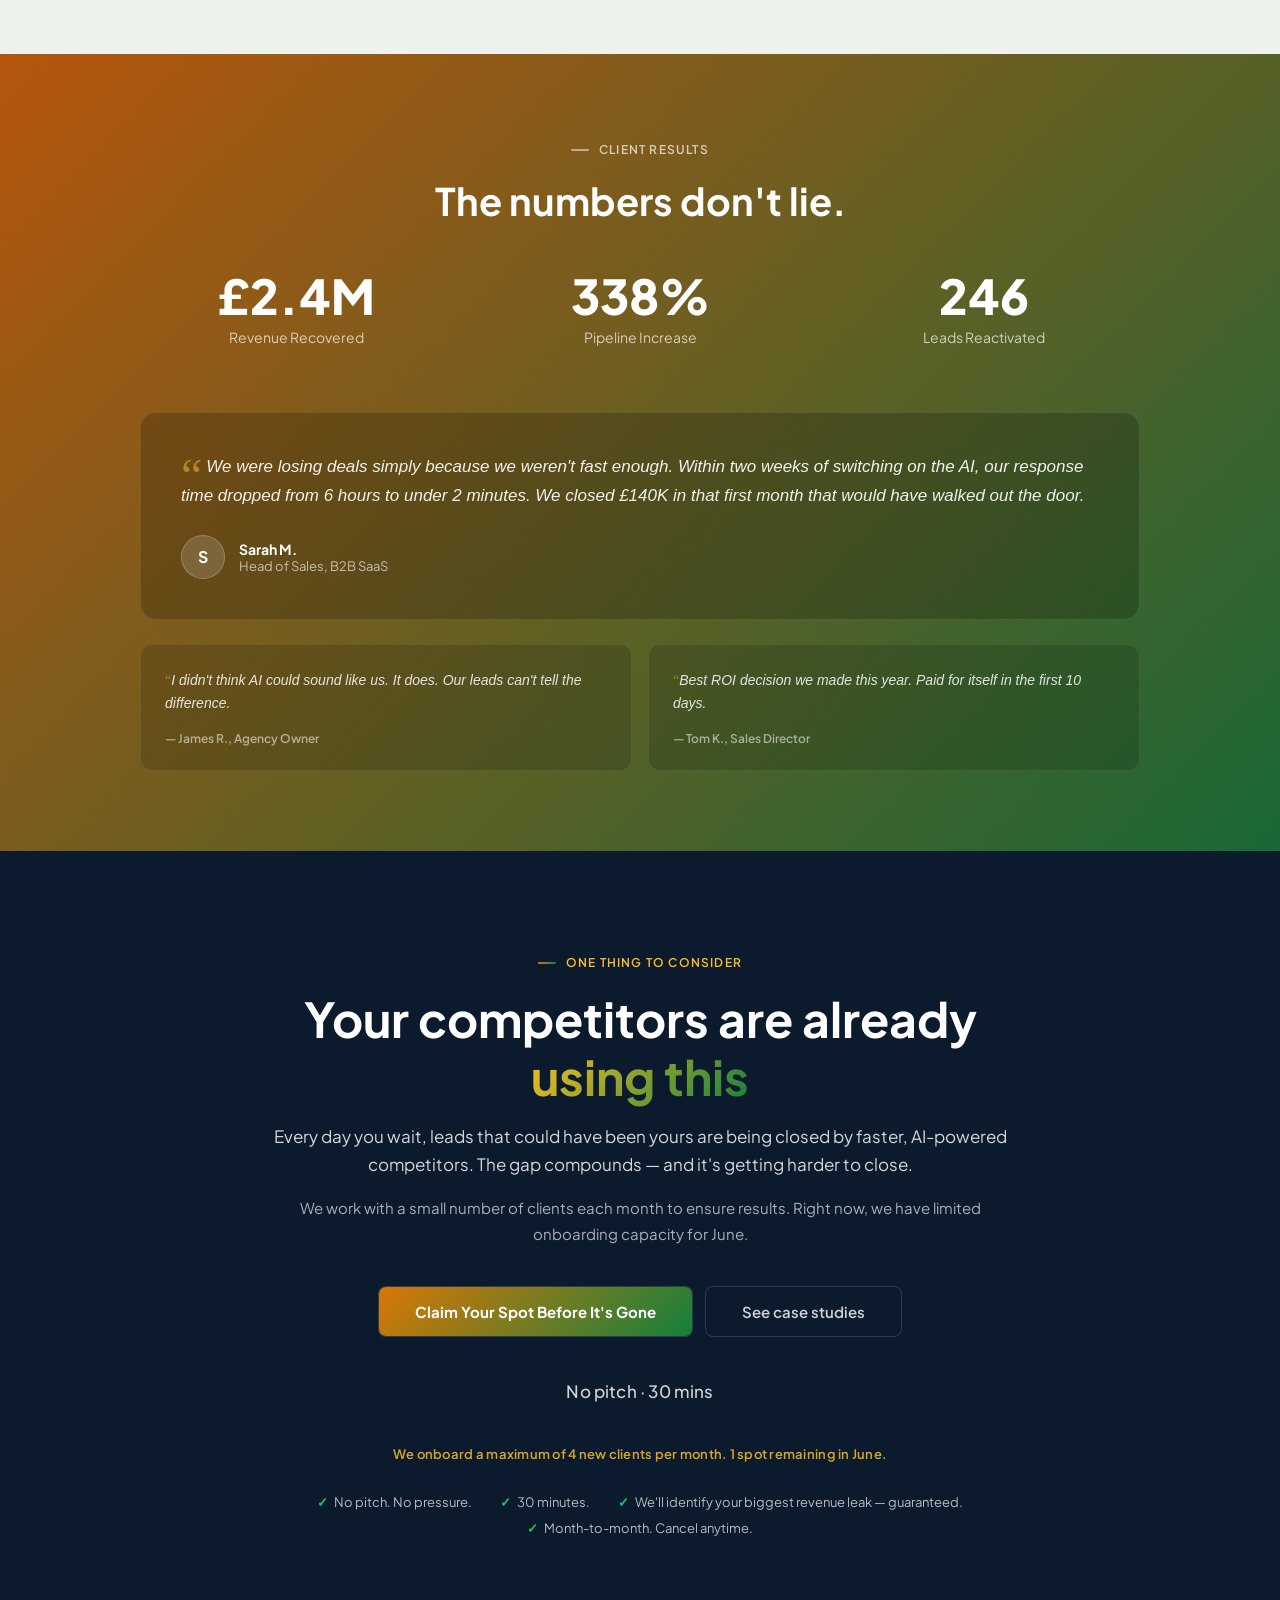
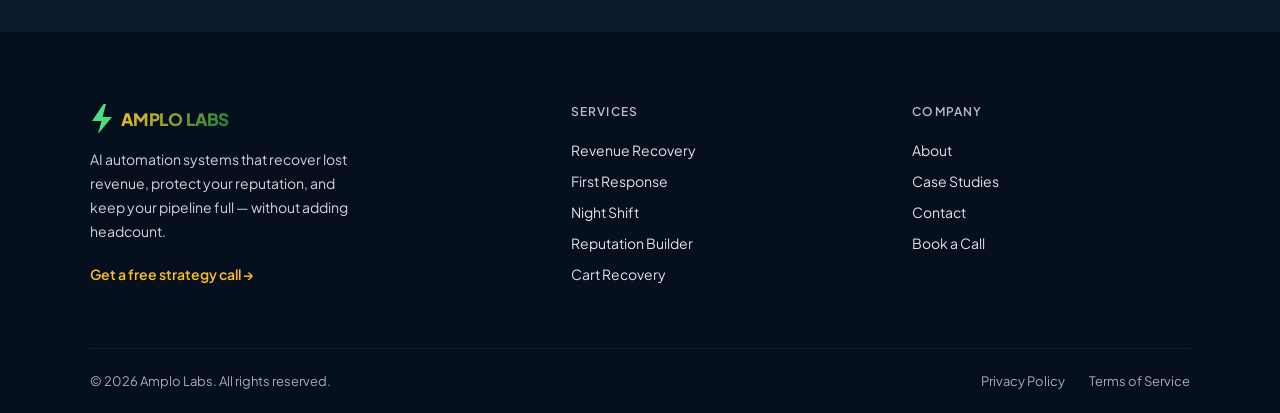
==== commit 48fa4f1b: "Apply landing page copy doc — full homepage rewrite Implements all 7 sections from the CRO/UX copy a" ====
--- a/index.html
+++ b/index.html
@@ -3,7 +3,8 @@
 <head>
 <meta charset="UTF-8">
 <meta name="viewport" content="width=device-width, initial-scale=1.0">
-<title>Amplo Labs — AI Automation for Growing Businesses</title>
+<title>Stop Losing Leads | AI-Powered Revenue Recovery for B2B Sales Teams</title>
+<meta name="description" content="Five AI agents that follow up, qualify, and close your leads 24/7. Recover lost revenue and fill your pipeline — automatically.">
 <link rel="preconnect" href="https://fonts.googleapis.com">
 <link rel="preconnect" href="https://fonts.gstatic.com" crossorigin>
 <link href="https://fonts.googleapis.com/css2?family=Plus+Jakarta+Sans:wght@400;600;700&display=swap" rel="stylesheet">
@@ -46,7 +47,8 @@
 .hero-badge-dot{width:8px;height:8px;border-radius:50%;background:linear-gradient(135deg,#d97706,#15803d);flex-shrink:0}
 .hero-text h1{font-size:clamp(36px,5vw,58px);font-weight:800;line-height:1.1;color:#fff;margin:0 0 20px;letter-spacing:-.02em}
 .hero-text h1 span{background:linear-gradient(135deg,#fbbf24,#15803d);-webkit-background-clip:text;-webkit-text-fill-color:transparent;background-clip:text}
-.hero-text p{font-size:18px;line-height:1.7;color:rgba(255,255,255,.82);margin:0 0 40px;max-width:480px}
+.hero-text p{font-size:18px;line-height:1.7;color:rgba(255,255,255,.82);margin:0 0 16px;max-width:480px}
+.hero-support{font-size:14px!important;color:rgba(255,255,255,.5)!important;margin:0 0 36px!important;font-style:italic}
 .hero-btns{display:flex;flex-wrap:wrap;gap:12px}
 .hero-btn-primary{position:relative;overflow:hidden;font-size:15px;font-weight:700;padding:15px 32px;border-radius:8px;border:none;cursor:pointer;color:#fff;background:#0c1a2e;text-decoration:none;display:inline-block;transition:transform .2s;border:1.5px solid rgba(255,255,255,.15)}
 .hero-btn-primary::before{content:'';position:absolute;inset:0;background:linear-gradient(135deg,#d97706,#15803d);opacity:1}
@@ -125,16 +127,30 @@
 @media(max-width:768px){.home-svc-grid{grid-template-columns:1fr}}
 @media(min-width:769px) and (max-width:1024px){.home-svc-grid{grid-template-columns:repeat(2,1fr)}}
 
-/* ── RESULTS BANNER ── */
+/* ── SOCIAL PROOF ── */
 .results-wrap{width:100vw;position:relative;left:50%;margin-left:-50vw;box-sizing:border-box;background:linear-gradient(135deg,#b45309,#166534);padding:80px 24px}
 .results-inner{max-width:1000px;margin:0 auto;text-align:center}
-.results-inner h2{font-size:clamp(24px,3.5vw,38px);font-weight:700;color:#fff;margin:0 0 12px}
-.results-inner p{font-size:16px;color:rgba(255,255,255,.88);margin:0 0 48px}
-.results-grid{display:grid;grid-template-columns:repeat(4,1fr);gap:32px}
+.results-eyebrow{display:inline-flex;align-items:center;gap:10px;font-size:12px;font-weight:600;letter-spacing:.1em;text-transform:uppercase;color:rgba(255,255,255,.7);margin-bottom:20px}
+.results-eyebrow::before{content:'';display:block;width:18px;height:2px;background:rgba(255,255,255,.5);border-radius:2px}
+.results-inner h2{font-size:clamp(24px,3.5vw,38px);font-weight:700;color:#fff;margin:0 0 48px}
+.results-grid{display:grid;grid-template-columns:repeat(3,1fr);gap:32px;margin-bottom:64px}
 .result-item{text-align:center}
 .result-val{font-size:clamp(32px,4vw,48px);font-weight:800;color:#fff;line-height:1;margin-bottom:8px}
 .result-label{font-size:14px;color:rgba(255,255,255,.7);line-height:1.4}
-@media(max-width:768px){.results-grid{grid-template-columns:repeat(2,1fr)}}
+@media(max-width:768px){.results-grid{grid-template-columns:repeat(1,1fr)}}
+.testimonial-main{background:rgba(0,0,0,.2);border-radius:16px;padding:40px;text-align:left;border:1px solid rgba(255,255,255,.1);margin-bottom:24px}
+.testimonial-quote{font-size:17px;font-style:italic;line-height:1.7;color:rgba(255,255,255,.92);margin:0 0 24px;position:relative}
+.testimonial-quote::before{content:'\201C';font-size:48px;color:rgba(251,191,36,.5);font-style:normal;font-family:Georgia,serif;line-height:0;vertical-align:-20px;margin-right:4px}
+.testimonial-attr{display:flex;align-items:center;gap:14px}
+.testimonial-avatar{width:44px;height:44px;border-radius:50%;background:rgba(255,255,255,.15);border:1.5px solid rgba(255,255,255,.2);display:flex;align-items:center;justify-content:center;font-size:16px;font-weight:700;color:#fff;flex-shrink:0}
+.testimonial-name{font-size:14px;font-weight:700;color:#fff}
+.testimonial-role{font-size:13px;color:rgba(255,255,255,.65)}
+.testimonial-grid{display:grid;grid-template-columns:1fr 1fr;gap:16px}
+.testimonial-card{background:rgba(0,0,0,.15);border-radius:12px;padding:24px;border:1px solid rgba(255,255,255,.08);text-align:left}
+.testimonial-card p{font-size:14px;font-style:italic;line-height:1.65;color:rgba(255,255,255,.85);margin:0 0 16px}
+.testimonial-card p::before{content:'\201C';color:rgba(251,191,36,.5);font-style:normal;font-family:Georgia,serif}
+.testimonial-card-attr{font-size:12px;color:rgba(255,255,255,.55);font-weight:600}
+@media(max-width:768px){.testimonial-grid{grid-template-columns:1fr}}
 
 /* ── CALCULATOR ── */
 .calc-wrap{width:100vw;position:relative;left:50%;margin-left:-50vw;box-sizing:border-box;background:#f5f0e8;padding:96px 24px}
@@ -179,6 +195,25 @@
 .cta-trust-row{display:flex;flex-wrap:wrap;justify-content:center;gap:24px}
 .cta-trust-item{font-size:14px;color:rgba(255,255,255,.88);display:flex;align-items:center;gap:8px}
 .cta-trust-item::before{content:'';width:16px;height:16px;border-radius:50%;border:1.5px solid rgba(34,197,94,.5);background:rgba(34,197,94,.1);flex-shrink:0}
+.cta-scarcity{margin-top:20px;font-size:13px;color:rgba(251,191,36,.85);font-weight:600;letter-spacing:.02em}
+.cta-reassure{margin-top:32px;display:flex;flex-wrap:wrap;justify-content:center;gap:10px 28px}
+.cta-reassure-item{font-size:13px;color:rgba(255,255,255,.7);display:flex;align-items:center;gap:6px}
+.cta-reassure-item::before{content:'✓';color:#22c55e;font-weight:700;font-size:13px}
+
+/* ── HOW IT WORKS ── */
+.hiw-wrap{width:100vw;position:relative;left:50%;margin-left:-50vw;box-sizing:border-box;background:#0c1a2e;padding:96px 24px}
+.hiw-wrap::before{content:'';display:block;position:absolute;top:0;left:0;right:0;height:1px;background:linear-gradient(90deg,transparent,#d97706 30%,#15803d 70%,transparent)}
+.hiw-inner{max-width:900px;margin:0 auto;text-align:center}
+.hiw-eyebrow{display:inline-flex;align-items:center;gap:10px;font-size:12px;font-weight:600;letter-spacing:.1em;text-transform:uppercase;color:#fbbf24;margin-bottom:20px}
+.hiw-eyebrow::before{content:'';display:block;width:18px;height:2px;background:linear-gradient(90deg,#d97706,#15803d);border-radius:2px}
+.hiw-inner h2{font-size:clamp(26px,3.5vw,40px);font-weight:700;color:#fff;margin:0 0 60px;line-height:1.2}
+.hiw-steps{display:grid;grid-template-columns:repeat(3,1fr);gap:0;position:relative}
+.hiw-steps::before{content:'';position:absolute;top:28px;left:calc(16.67% + 28px);right:calc(16.67% + 28px);height:1px;background:linear-gradient(90deg,rgba(217,119,6,.5),rgba(21,128,61,.5));z-index:0}
+.hiw-step{display:flex;flex-direction:column;align-items:center;text-align:center;padding:0 24px;position:relative;z-index:1}
+.hiw-num{width:56px;height:56px;border-radius:50%;background:linear-gradient(135deg,#d97706,#15803d);display:flex;align-items:center;justify-content:center;font-size:20px;font-weight:800;color:#fff;margin-bottom:20px;box-shadow:0 0 24px rgba(217,119,6,.3)}
+.hiw-step h3{font-size:16px;font-weight:700;color:#fff;margin:0 0 10px}
+.hiw-step p{font-size:14px;line-height:1.7;color:rgba(255,255,255,.65)}
+@media(max-width:768px){.hiw-steps{grid-template-columns:1fr;gap:40px}.hiw-steps::before{display:none}}
 
 /* ── FOOTER ── */
 .footer-wrap{width:100vw;position:relative;left:50%;margin-left:-50vw;box-sizing:border-box;background:#060f1e;padding:72px 24px 0}
@@ -233,8 +268,9 @@
   <div class="hero-inner">
     <div class="hero-text">
       <div class="hero-badge"><span class="hero-badge-dot"></span>AI Automation Agency</div>
-      <h1>Stop losing leads to <span>slow follow-up</span></h1>
-      <p>Amplo Labs deploys AI systems that respond to enquiries in seconds, fill your calendar overnight, and protect your reputation — while you sleep.</p>
+      <h1>Stop Losing Revenue to <span>Slow Follow-Up</span></h1>
+      <p>AI that qualifies, responds, and closes your leads — 24/7 — while your team sleeps.</p>
+      <p class="hero-support">Built for B2B sales teams generating £50K–£500K/month who are tired of chasing cold leads.</p>
       <div class="hero-btns">
         <a href="calendar.html" class="hero-btn-primary"><span>Book a Free Strategy Call</span></a>
         <a href="services.html" class="hero-btn-secondary">See how it works</a>
@@ -274,11 +310,71 @@
 <!-- STATS BAR -->
 <div class="stats-wrap">
   <div class="stats-inner">
-    <div class="stat-pill"><span class="stat-pill-val">47s</span><span class="stat-pill-label">Average lead response time</span></div>
-    <div class="stat-pill"><span class="stat-pill-val">3×</span><span class="stat-pill-label">More leads contacted</span></div>
-    <div class="stat-pill"><span class="stat-pill-val">£22k</span><span class="stat-pill-label">Average added revenue / mo</span></div>
-    <div class="stat-pill"><span class="stat-pill-val">94%</span><span class="stat-pill-label">Appointment fill rate</span></div>
+    <div class="stat-pill"><span class="stat-pill-val">£2.4M</span><span class="stat-pill-label">Revenue recovered for clients</span></div>
+    <div class="stat-pill"><span class="stat-pill-val">338%</span><span class="stat-pill-label">Average pipeline increase</span></div>
+    <div class="stat-pill"><span class="stat-pill-val">246</span><span class="stat-pill-label">Leads reactivated</span></div>
+    <div class="stat-pill"><span class="stat-pill-val">47s</span><span class="stat-pill-label">Average response time</span></div>
     <div class="stat-pill"><span class="stat-pill-val">24/7</span><span class="stat-pill-label">Always-on coverage</span></div>
+  </div>
+</div>
+
+<!-- CALCULATOR -->
+<div class="calc-wrap">
+  <div class="calc-inner">
+    <div class="calc-left">
+      <div class="eyebrow">See your number</div>
+      <h2>How much revenue are you <span>leaving on the table?</span></h2>
+      <p>Answer 3 quick questions. Get your personalised revenue recovery estimate instantly.</p>
+      <div class="calc-field">
+        <label>Monthly leads into your pipeline</label>
+        <input type="number" id="calcLeads" value="150" min="1" max="100000">
+      </div>
+      <div class="calc-field">
+        <label>Average deal value (£)</label>
+        <input type="number" id="calcDeal" value="2000" min="1">
+      </div>
+      <div class="calc-field">
+        <label>Current lead-to-close rate: <span id="calcRateLabel">15%</span></label>
+        <input type="range" id="calcRate" min="1" max="60" value="15">
+        <div class="calc-slider-labels"><span>1%</span><span>60%</span></div>
+      </div>
+    </div>
+    <div class="calc-right-card">
+      <div class="calc-result-label">You're leaving on the table every month</div>
+      <div class="calc-result-val" id="calcResult">£0</div>
+      <div class="calc-result-sub">Our clients recover an average of 38% of that — starting in week one.</div>
+      <div class="calc-result-breakdown">
+        <div class="calc-breakdown-row"><span>Revenue not captured</span><span id="calcCurrent">£0</span></div>
+        <div class="calc-breakdown-row"><span>Recoverable (38% avg)</span><span id="calcPotential">£0</span></div>
+        <div class="calc-breakdown-row"><span>Annualised opportunity</span><span id="calcAnnual">£0</span></div>
+      </div>
+      <a href="calendar.html" class="calc-cta-btn">Show Me How to Recover It →</a>
+    </div>
+  </div>
+</div>
+
+<!-- HOW IT WORKS -->
+<div class="hiw-wrap">
+  <div class="hiw-inner">
+    <div class="hiw-eyebrow">The process</div>
+    <h2>Up and running in 24 hours. No dev work. No disruption.</h2>
+    <div class="hiw-steps">
+      <div class="hiw-step">
+        <div class="hiw-num">1</div>
+        <h3>Connect</h3>
+        <p>Plug in your CRM or lead source in minutes. We support HubSpot, Salesforce, GoHighLevel, and more.</p>
+      </div>
+      <div class="hiw-step">
+        <div class="hiw-num">2</div>
+        <h3>Activate</h3>
+        <p>Your five AI agents go live within 24 hours — trained on your offer, your tone, your pipeline.</p>
+      </div>
+      <div class="hiw-step">
+        <div class="hiw-num">3</div>
+        <h3>Watch it work</h3>
+        <p>Leads get followed up instantly, around the clock. You get the ones who are ready to buy.</p>
+      </div>
+    </div>
   </div>
 </div>
 
@@ -286,118 +382,83 @@
 <div class="home-svc-wrap">
   <div class="home-svc-inner">
     <div class="section-head">
-      <div class="eyebrow">What we build</div>
+      <div class="eyebrow">What's inside</div>
       <h2>Five AI systems. <span>One revenue engine.</span></h2>
-      <p>Each system targets a specific revenue leak. Together, they form a complete automation stack that keeps your pipeline full around the clock.</p>
+      <p>Each agent runs a specific job in your pipeline — so nothing falls through the cracks.</p>
     </div>
     <div class="home-svc-grid">
       <div class="svc-card">
+        <div class="svc-icon">💰</div>
+        <h3>Revenue Recovery</h3>
+        <p>Re-engages every lead that went quiet. Sends the right message at the right time — automatically — to bring cold prospects back into your pipeline.</p>
+        <a href="services.html#revenue-recovery" class="svc-card-link">Learn more</a>
+      </div>
+      <div class="svc-card">
         <div class="svc-icon">⚡</div>
-        <h3>Revenue Recovery</h3>
-        <p>Re-engages dormant leads already in your pipeline — the ones that enquired, went quiet, and were written off. Brings them back before they close elsewhere.</p>
-        <a href="services.html#revenue-recovery" class="svc-card-link">Learn more</a>
-      </div>
-      <div class="svc-card">
-        <div class="svc-icon">📅</div>
         <h3>First Response</h3>
-        <p>Responds to every new inbound lead within seconds. Every minute without a reply is a lead going colder — First Response ensures you're always first to the conversation.</p>
+        <p>Responds to new enquiries in under 60 seconds — even at midnight. First to respond wins the deal. Now that's always you.</p>
         <a href="services.html#first-response" class="svc-card-link">Learn more</a>
       </div>
       <div class="svc-card">
         <div class="svc-icon">🌙</div>
         <h3>Night Shift</h3>
-        <p>Captures and qualifies every enquiry that arrives outside business hours — no voicemail, no missed opportunity.</p>
+        <p>Your AI sales agent doesn't clock off. It qualifies, nurtures, and books calls while your team is offline — so you wake up to booked meetings.</p>
         <a href="services.html#night-shift" class="svc-card-link">Learn more</a>
       </div>
       <div class="svc-card">
         <div class="svc-icon">⭐</div>
         <h3>Reputation Builder</h3>
-        <p>Turns happy customers into public five-star reviews automatically, building a reputation that converts browsers into buyers.</p>
+        <p>Automates review collection from your happiest clients — building the social proof that converts future leads before they even speak to you.</p>
         <a href="services.html#reputation-builder" class="svc-card-link">Learn more</a>
       </div>
       <div class="svc-card">
-        <div class="svc-icon">🛒</div>
-        <h3>Cart Recovery</h3>
-        <p>Recovers lost e-commerce revenue with perfectly-timed personalised follow-up sequences — no code, no fuss.</p>
+        <div class="svc-icon">🔁</div>
+        <h3>Cart &amp; Lead Recovery</h3>
+        <p>Follows up on abandoned enquiries, uncompleted forms, and dropped-off prospects. Recovers revenue that most businesses never knew they lost.</p>
         <a href="services.html#cart-recovery" class="svc-card-link">Learn more</a>
       </div>
-      <div class="svc-card" style="background:linear-gradient(145deg,#edf2ec,#d8e8d8);border-color:#c4dcc4">
-        <div class="svc-icon" style="background:rgba(217,119,6,.15)">🔧</div>
-        <h3>Full Stack Bundle</h3>
-        <p>Deploy Revenue Recovery, First Response, Night Shift, Reputation Builder, and Cart Recovery together — businesses that run the full stack see 4–5× more revenue captured.</p>
-        <a href="contact.html" class="svc-card-link">Get a custom quote</a>
-      </div>
-    </div>
-  </div>
-</div>
-
-<!-- RESULTS BANNER -->
+    </div>
+  </div>
+</div>
+
+<!-- SOCIAL PROOF -->
 <div class="results-wrap">
   <div class="results-inner">
-    <h2>The numbers don't lie</h2>
-    <p>Across all active clients in the last 12 months</p>
+    <div class="results-eyebrow">Client Results</div>
+    <h2>The numbers don't lie.</h2>
     <div class="results-grid">
       <div class="result-item">
         <div class="result-val">£2.4M</div>
-        <div class="result-label">Revenue recovered for clients</div>
+        <div class="result-label">Revenue Recovered</div>
       </div>
       <div class="result-item">
-        <div class="result-val">47s</div>
-        <div class="result-label">Average first-response time</div>
+        <div class="result-val">338%</div>
+        <div class="result-label">Pipeline Increase</div>
       </div>
       <div class="result-item">
-        <div class="result-val">340%</div>
-        <div class="result-label">Average ROI in first 90 days</div>
-      </div>
-      <div class="result-item">
-        <div class="result-val">24/7</div>
-        <div class="result-label">Hours of coverage — every client</div>
-      </div>
-    </div>
-  </div>
-</div>
-
-<!-- CALCULATOR -->
-<div class="calc-wrap">
-  <div class="calc-inner">
-    <div class="calc-left">
-      <div class="eyebrow">Revenue calculator</div>
-      <h2>How much are you <span>leaving on the table?</span></h2>
-      <p id="calcIntro">Most businesses have hundreds of dormant leads already in their pipeline — enquired, gone quiet, written off. Find out what yours are worth.</p>
-      <div class="calc-tabs">
-        <button class="calc-tab active" data-tab="rr">Revenue Recovery</button>
-        <button class="calc-tab" data-tab="fr">First Response</button>
-      </div>
-      <div class="calc-field">
-        <label id="calcLeadsLabel">Dormant leads in your pipeline</label>
-        <input type="number" id="calcLeads" value="500" min="1" max="100000">
-      </div>
-      <div class="calc-field">
-        <label>Average deal value (£)</label>
-        <input type="number" id="calcDeal" value="500" min="1">
-      </div>
-      <div class="calc-field">
-        <label><span id="calcRateText">Current reactivation rate</span>: <span id="calcRateLabel">4%</span></label>
-        <input type="range" id="calcRate" min="1" max="30" value="4">
-        <div class="calc-slider-labels"><span id="calcRateMin">1%</span><span id="calcRateMax">30%</span></div>
-      </div>
-      <div class="calc-field">
-        <label><span id="calcConvText">Close rate on reactivated leads</span>: <span id="calcConvLabel">20%</span></label>
-        <input type="range" id="calcConv" min="5" max="60" value="20">
-        <div class="calc-slider-labels"><span>5%</span><span>60%</span></div>
-      </div>
-    </div>
-    <div class="calc-right-card">
-      <div class="calc-result-label" id="calcResultLabel">Revenue in your dormant pipeline</div>
-      <div class="calc-result-val" id="calcResult">£0</div>
-      <div class="calc-result-sub" id="calcResultSub">Based on the gap between your current reactivation rate and the AI-assisted 34% benchmark.</div>
-      <div class="calc-result-breakdown">
-        <div class="calc-breakdown-row"><span id="calcCurrentLabel">Currently recovering</span><span id="calcCurrent">£0</span></div>
-        <div class="calc-breakdown-row"><span id="calcPotentialLabel">Potential with AI (34% reactivation)</span><span id="calcPotential">£0</span></div>
-        <div class="calc-breakdown-row"><span id="calcGapLabel">Total revenue gap</span><span id="calcGap">£0</span></div>
-        <div class="calc-breakdown-row" id="calcAnnualRow" style="display:none"><span>Annualised opportunity</span><span id="calcAnnual">£0</span></div>
-      </div>
-      <a href="calendar.html" class="calc-cta-btn">Book a free call to reclaim this</a>
+        <div class="result-val">246</div>
+        <div class="result-label">Leads Reactivated</div>
+      </div>
+    </div>
+    <div class="testimonial-main">
+      <p class="testimonial-quote">We were losing deals simply because we weren't fast enough. Within two weeks of switching on the AI, our response time dropped from 6 hours to under 2 minutes. We closed £140K in that first month that would have walked out the door.</p>
+      <div class="testimonial-attr">
+        <div class="testimonial-avatar">S</div>
+        <div>
+          <div class="testimonial-name">Sarah M.</div>
+          <div class="testimonial-role">Head of Sales, B2B SaaS</div>
+        </div>
+      </div>
+    </div>
+    <div class="testimonial-grid">
+      <div class="testimonial-card">
+        <p>I didn't think AI could sound like us. It does. Our leads can't tell the difference.</p>
+        <div class="testimonial-card-attr">— James R., Agency Owner</div>
+      </div>
+      <div class="testimonial-card">
+        <p>Best ROI decision we made this year. Paid for itself in the first 10 days.</p>
+        <div class="testimonial-card-attr">— Tom K., Sales Director</div>
+      </div>
     </div>
   </div>
 </div>
@@ -405,18 +466,20 @@
 <!-- CTA FINALE -->
 <div class="cta-finale-wrap">
   <div class="cta-finale-inner">
-    <div class="eyebrow" style="justify-content:center;color:#fbbf24">Get started</div>
+    <div class="eyebrow" style="justify-content:center;color:#fbbf24">One thing to consider</div>
     <h2>Your competitors are already <span>using this</span></h2>
-    <p>Every day without AI follow-up is a day your leads are being picked up by someone faster. Book a free 30-minute call and we'll show you exactly what's possible for your business.</p>
+    <p>Every day you wait, leads that could have been yours are being closed by faster, AI-powered competitors. The gap compounds — and it's getting harder to close.</p>
+    <p style="font-size:15px;color:rgba(255,255,255,.65);margin-top:-24px;margin-bottom:40px">We work with a small number of clients each month to ensure results. Right now, we have limited onboarding capacity for June.</p>
     <div class="cta-finale-btns">
-      <a href="calendar.html" class="cta-fin-primary"><span>Book a Free Strategy Call</span></a>
+      <a href="calendar.html" class="cta-fin-primary"><span>Claim Your Spot Before It's Gone</span></a>
       <a href="case-studies.html" class="cta-fin-secondary">See case studies</a>
     </div>
-    <div class="cta-trust-row">
-      <div class="cta-trust-item">No long-term contracts</div>
-      <div class="cta-trust-item">Live in under 2 weeks</div>
-      <div class="cta-trust-item">Month-one ROI guaranteed</div>
-      <div class="cta-trust-item">Cancel anytime</div>
+    <div class="cta-scarcity">We onboard a maximum of 4 new clients per month. 1 spot remaining in June.</div>
+    <div class="cta-reassure">
+      <div class="cta-reassure-item">No pitch. No pressure.</div>
+      <div class="cta-reassure-item">30 minutes.</div>
+      <div class="cta-reassure-item">We'll identify your biggest revenue leak — guaranteed.</div>
+      <div class="cta-reassure-item">Month-to-month. Cancel anytime.</div>
     </div>
   </div>
 </div>
@@ -470,80 +533,20 @@
 ham.addEventListener('click', () => { ham.classList.toggle('open'); mob.classList.toggle('open'); });
 
 // Calculator
-const calcModes = {
-  rr: {
-    intro: 'Most businesses have thousands of dormant leads already in their pipeline — enquired, gone quiet, written off. Find out what yours are worth.',
-    leadsLabel: 'Dormant leads in your pipeline', leadsDefault: 10000,
-    rateText: 'Current reactivation rate', rateMin: 1, rateMax: 30, rateDefault: 4,
-    convText: 'Close rate on reactivated leads',
-    resultLabel: 'Revenue in your dormant pipeline',
-    resultSub: 'Based on the gap between your current reactivation rate and the AI-assisted 34% benchmark.',
-    currentLabel: 'Currently recovering', potentialLabel: 'Potential with AI (34% reactivation)',
-    gapLabel: 'Total revenue gap', showAnnual: false,
-    benchmark: 0.34
-  },
-  fr: {
-    intro: 'Every minute a new lead waits without a response, the chance of conversion drops. Find out how much slow follow-up is costing you each month.',
-    leadsLabel: 'Monthly new inbound leads', leadsDefault: 1000,
-    rateText: 'Current contact rate', rateMin: 10, rateMax: 90, rateDefault: 40,
-    convText: 'Conversion rate (contacted → sale)',
-    resultLabel: 'Monthly revenue lost to slow response',
-    resultSub: 'Based on the gap between your current contact rate and the AI-assisted 85% benchmark.',
-    currentLabel: 'Current monthly revenue', potentialLabel: 'Potential with AI (85% contact)',
-    gapLabel: 'Revenue gap per month', showAnnual: true,
-    benchmark: 0.85
-  }
-};
-let calcMode = 'rr';
-
-function setCalcMode(mode) {
-  calcMode = mode;
-  const m = calcModes[mode];
-  document.getElementById('calcIntro').textContent = m.intro;
-  document.getElementById('calcLeadsLabel').textContent = m.leadsLabel;
-  document.getElementById('calcLeads').value = m.leadsDefault;
-  document.getElementById('calcRateText').textContent = m.rateText;
-  const rateEl = document.getElementById('calcRate');
-  rateEl.min = m.rateMin; rateEl.max = m.rateMax; rateEl.value = m.rateDefault;
-  document.getElementById('calcRateMin').textContent = m.rateMin + '%';
-  document.getElementById('calcRateMax').textContent = m.rateMax + '%';
-  document.getElementById('calcConvText').textContent = m.convText;
-  document.getElementById('calcResultLabel').textContent = m.resultLabel;
-  document.getElementById('calcResultSub').textContent = m.resultSub;
-  document.getElementById('calcCurrentLabel').textContent = m.currentLabel;
-  document.getElementById('calcPotentialLabel').textContent = m.potentialLabel;
-  document.getElementById('calcGapLabel').textContent = m.gapLabel;
-  document.getElementById('calcAnnualRow').style.display = m.showAnnual ? '' : 'none';
-  calcUpdate();
-}
-
 function calcUpdate() {
   const leads = parseInt(document.getElementById('calcLeads').value) || 0;
-  const deal = parseInt(document.getElementById('calcDeal').value) || 0;
-  const rate = parseInt(document.getElementById('calcRate').value);
-  const conv = parseInt(document.getElementById('calcConv').value);
+  const deal  = parseInt(document.getElementById('calcDeal').value)  || 0;
+  const rate  = parseInt(document.getElementById('calcRate').value);
   document.getElementById('calcRateLabel').textContent = rate + '%';
-  document.getElementById('calcConvLabel').textContent = conv + '%';
-  const m = calcModes[calcMode];
-  const current   = Math.round(leads * (rate/100) * (conv/100) * deal);
-  const potential = Math.round(leads * m.benchmark * (conv/100) * deal);
-  const gap       = Math.max(0, potential - current);
-  document.getElementById('calcCurrent').textContent   = '£' + current.toLocaleString();
-  document.getElementById('calcPotential').textContent = '£' + potential.toLocaleString();
-  document.getElementById('calcGap').textContent       = '£' + gap.toLocaleString();
-  document.getElementById('calcAnnual').textContent    = '£' + (gap * 12).toLocaleString();
-  document.getElementById('calcResult').textContent    = '£' + gap.toLocaleString();
+  const leftOnTable = Math.round(leads * (1 - rate/100) * deal);
+  const recoverable = Math.round(leftOnTable * 0.38);
+  document.getElementById('calcResult').textContent    = '£' + leftOnTable.toLocaleString();
+  document.getElementById('calcCurrent').textContent   = '£' + leftOnTable.toLocaleString();
+  document.getElementById('calcPotential').textContent = '£' + recoverable.toLocaleString();
+  document.getElementById('calcAnnual').textContent    = '£' + (recoverable * 12).toLocaleString();
 }
-
-document.querySelectorAll('.calc-tab').forEach(btn => {
-  btn.addEventListener('click', () => {
-    document.querySelectorAll('.calc-tab').forEach(b => b.classList.remove('active'));
-    btn.classList.add('active');
-    setCalcMode(btn.dataset.tab);
-  });
-});
-['calcLeads','calcDeal','calcRate','calcConv'].forEach(id => document.getElementById(id).addEventListener('input', calcUpdate));
-setCalcMode('rr');
+['calcLeads','calcDeal','calcRate'].forEach(id => document.getElementById(id).addEventListener('input', calcUpdate));
+calcUpdate();
 
 /* ── HERO CHAT ANIMATION ── */
 (function(){
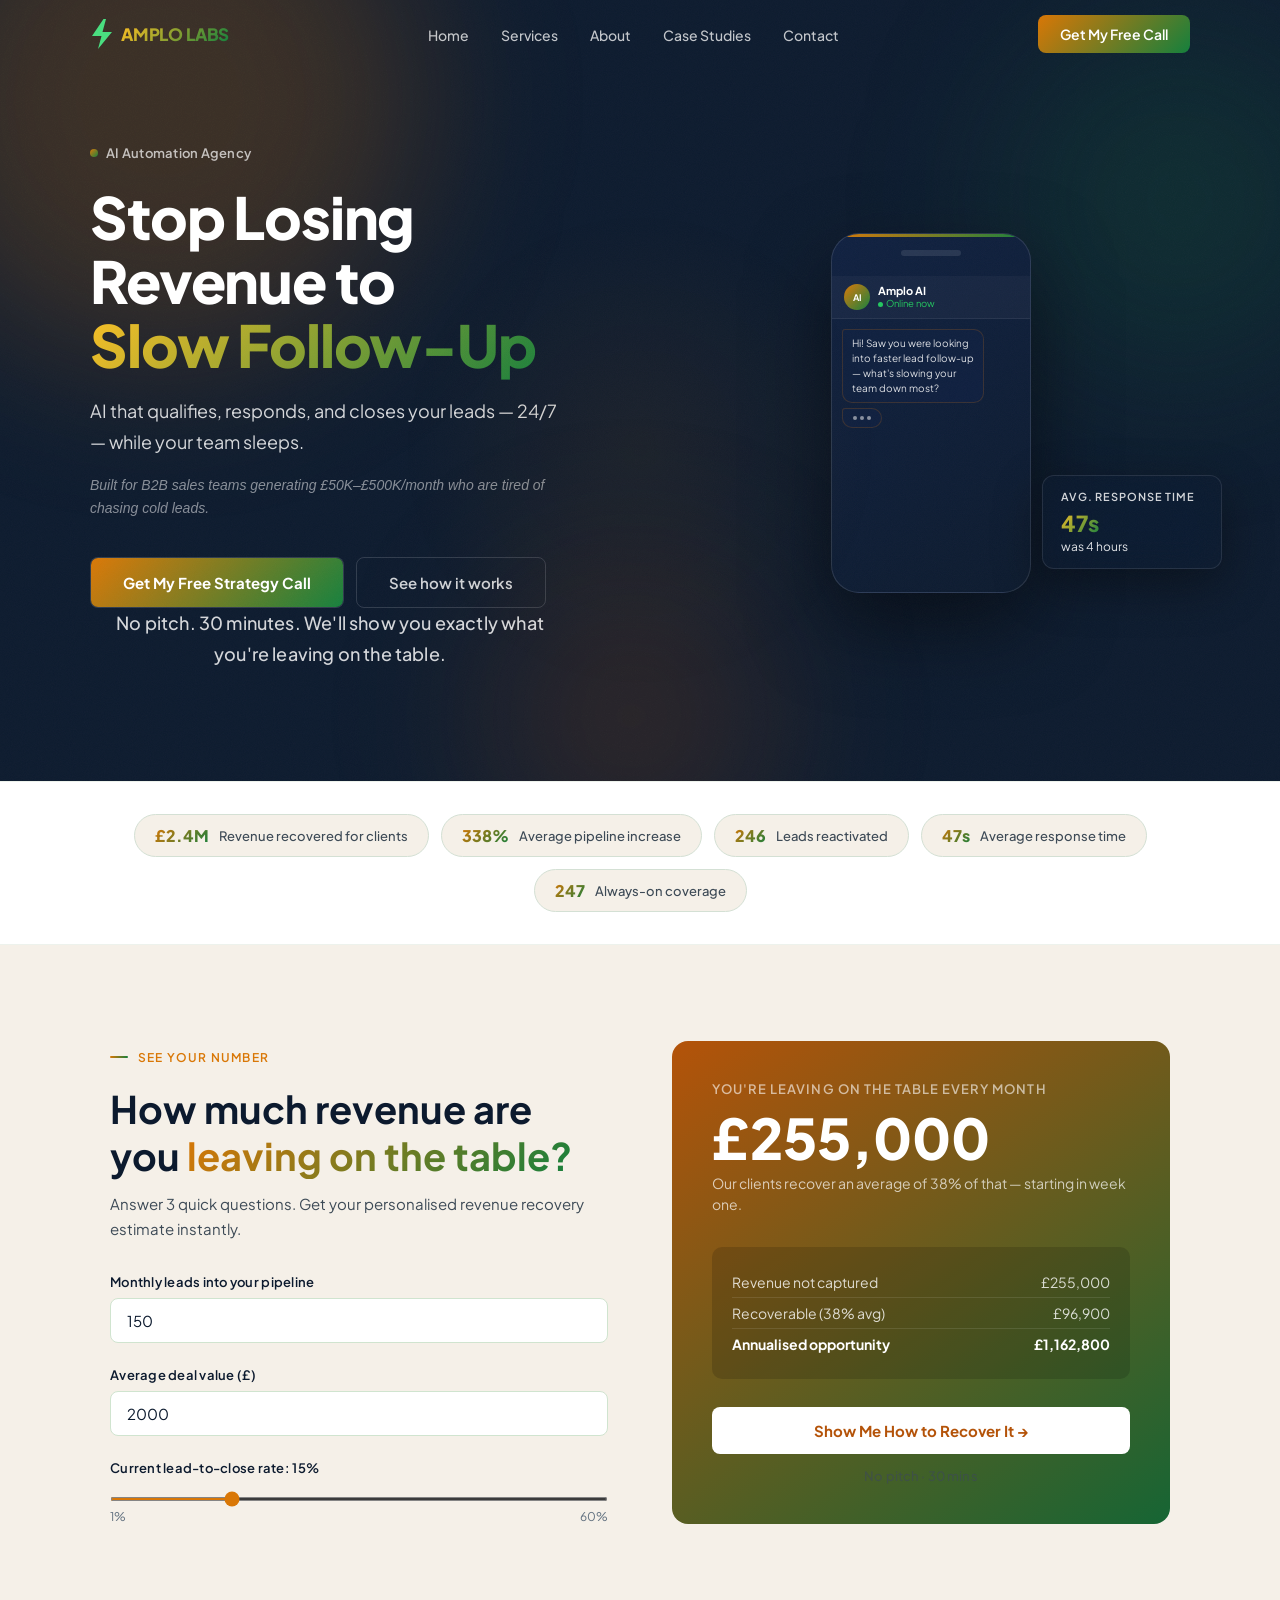
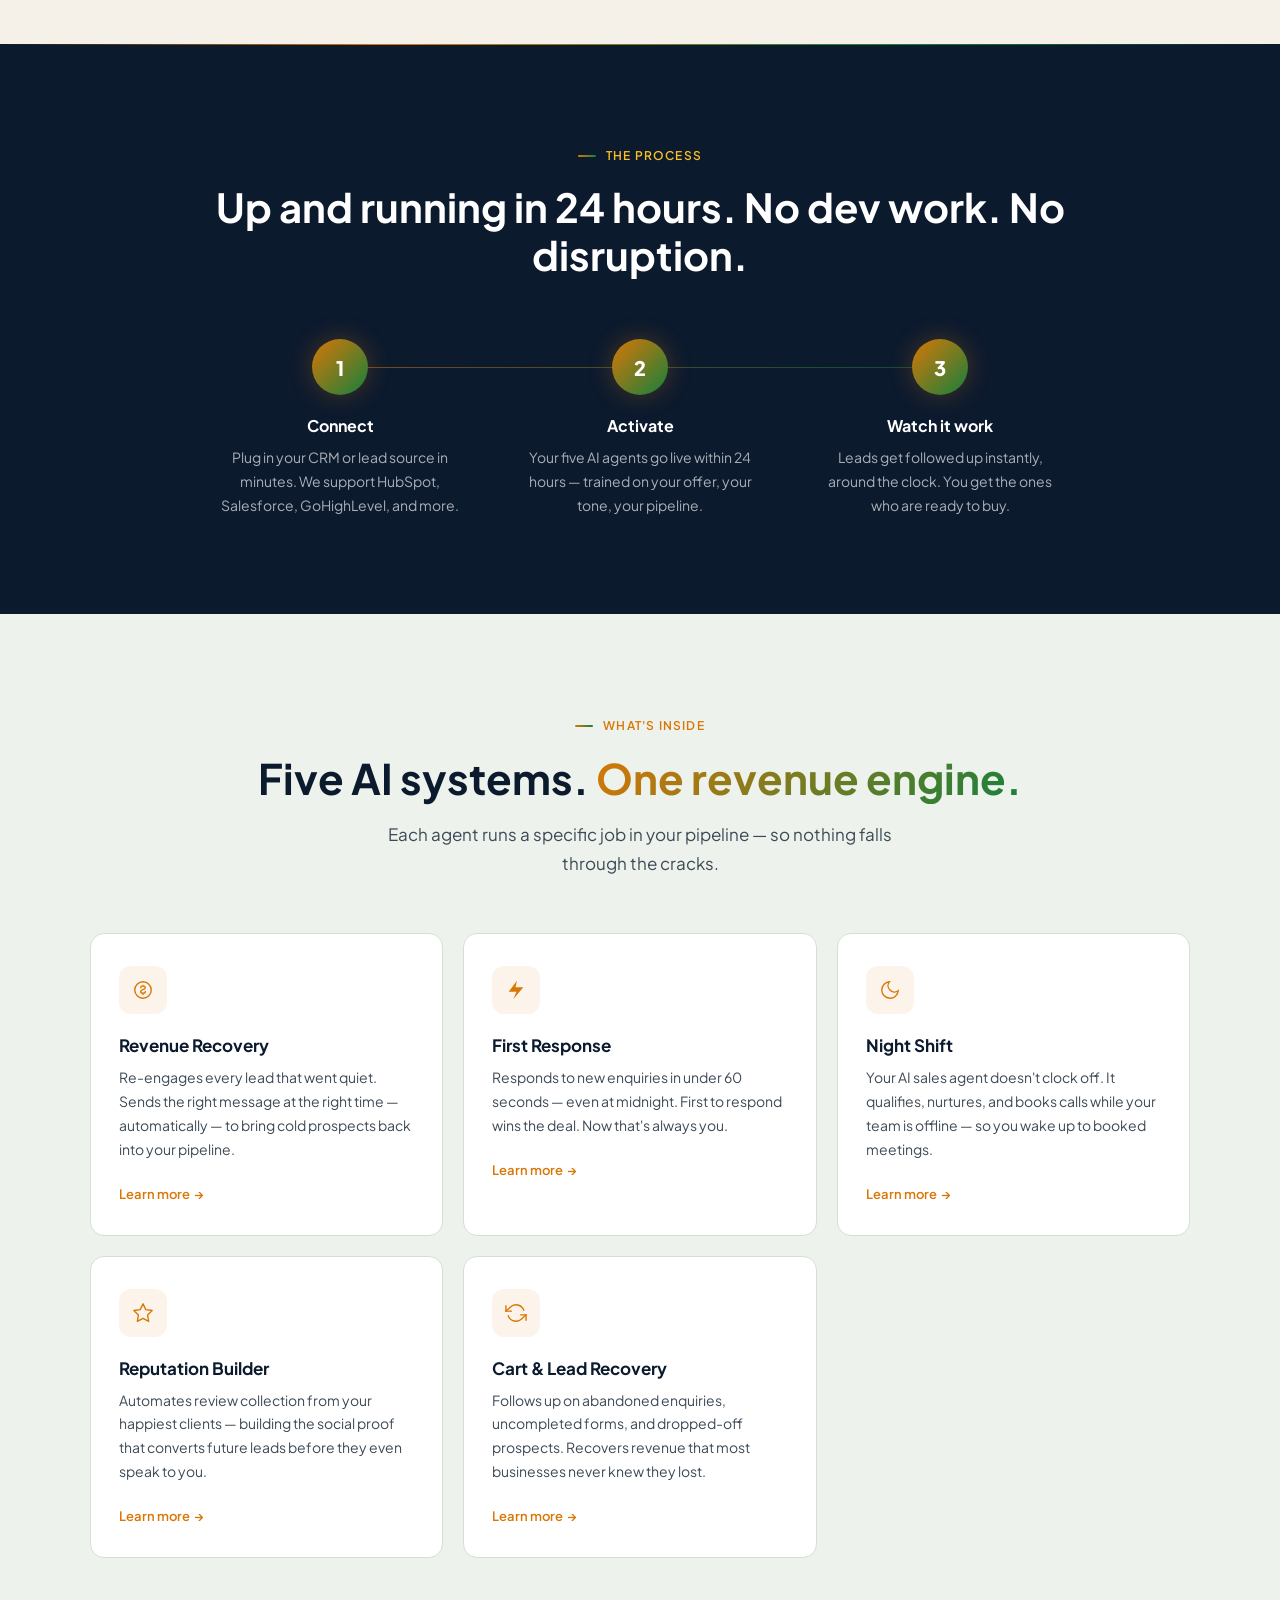
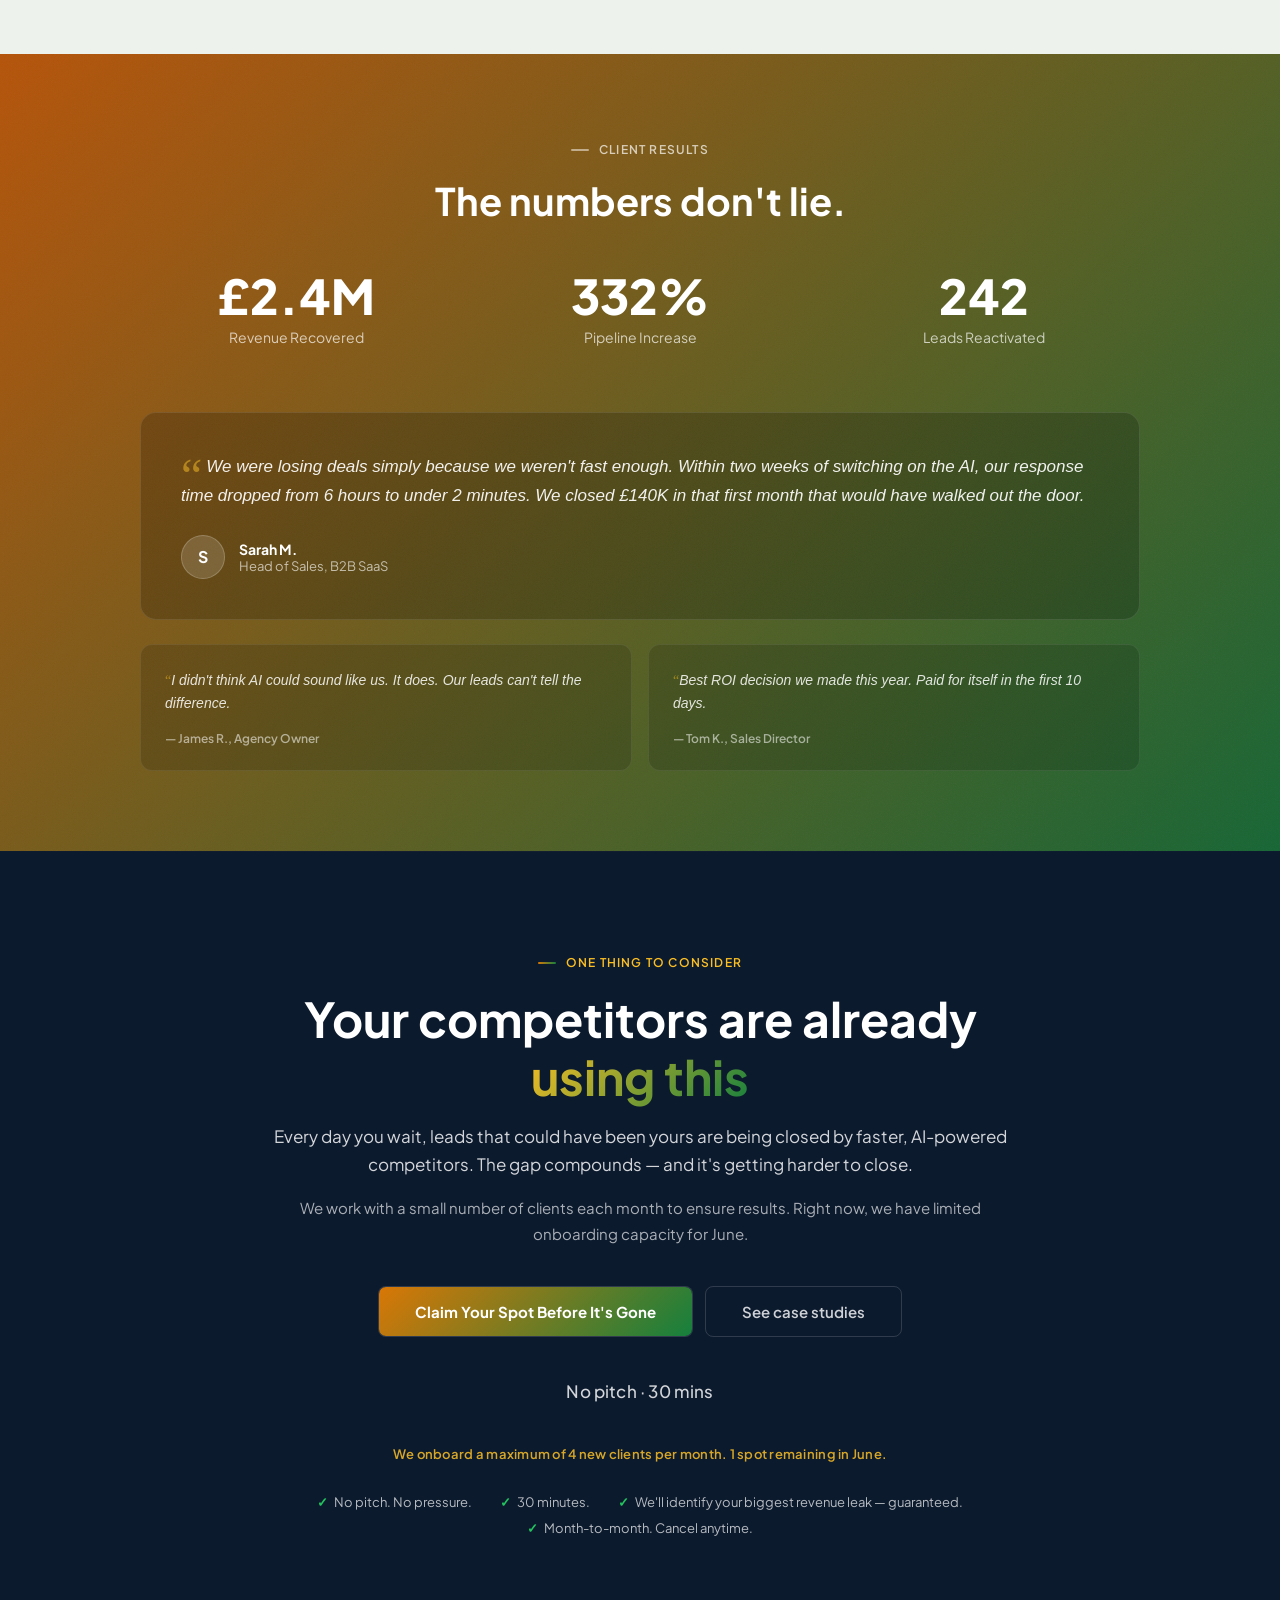
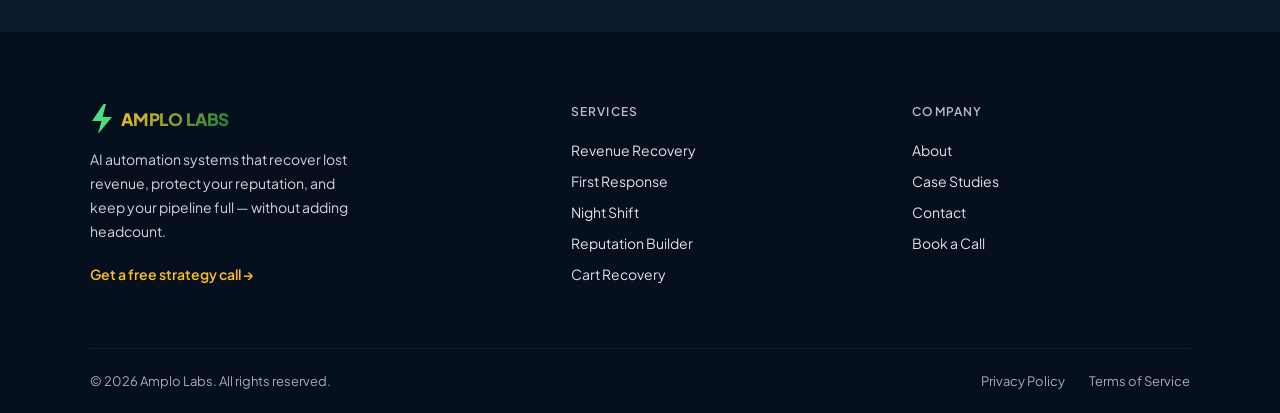
==== commit 548c41fa: "Add noindex/nofollow to all main site pages Prevents andeedee.github.io/agency-site from being index" ====
--- a/index.html
+++ b/index.html
@@ -1,6 +1,7 @@
 <!DOCTYPE html>
 <html lang="en">
 <head>
+<meta name="robots" content="noindex, nofollow">
 <meta charset="UTF-8">
 <meta name="viewport" content="width=device-width, initial-scale=1.0">
 <title>Stop Losing Leads | AI-Powered Revenue Recovery for B2B Sales Teams</title>
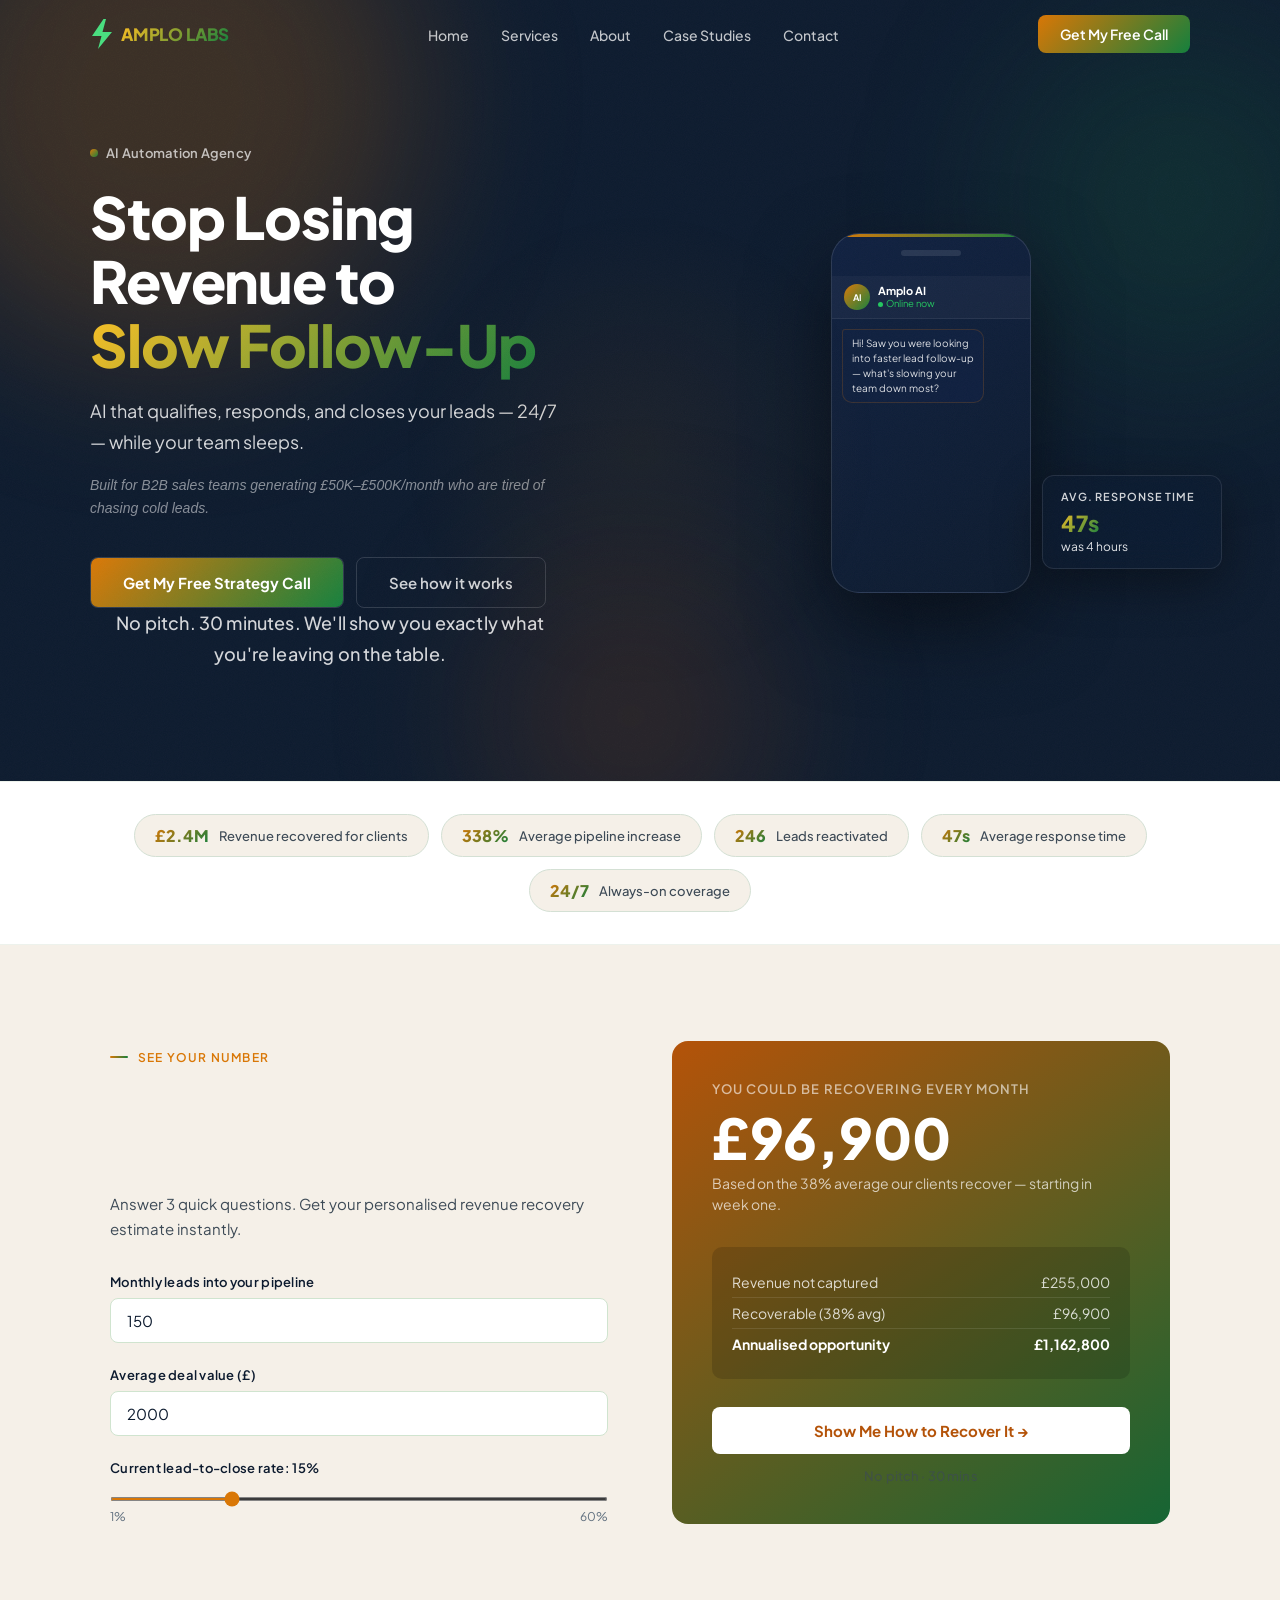
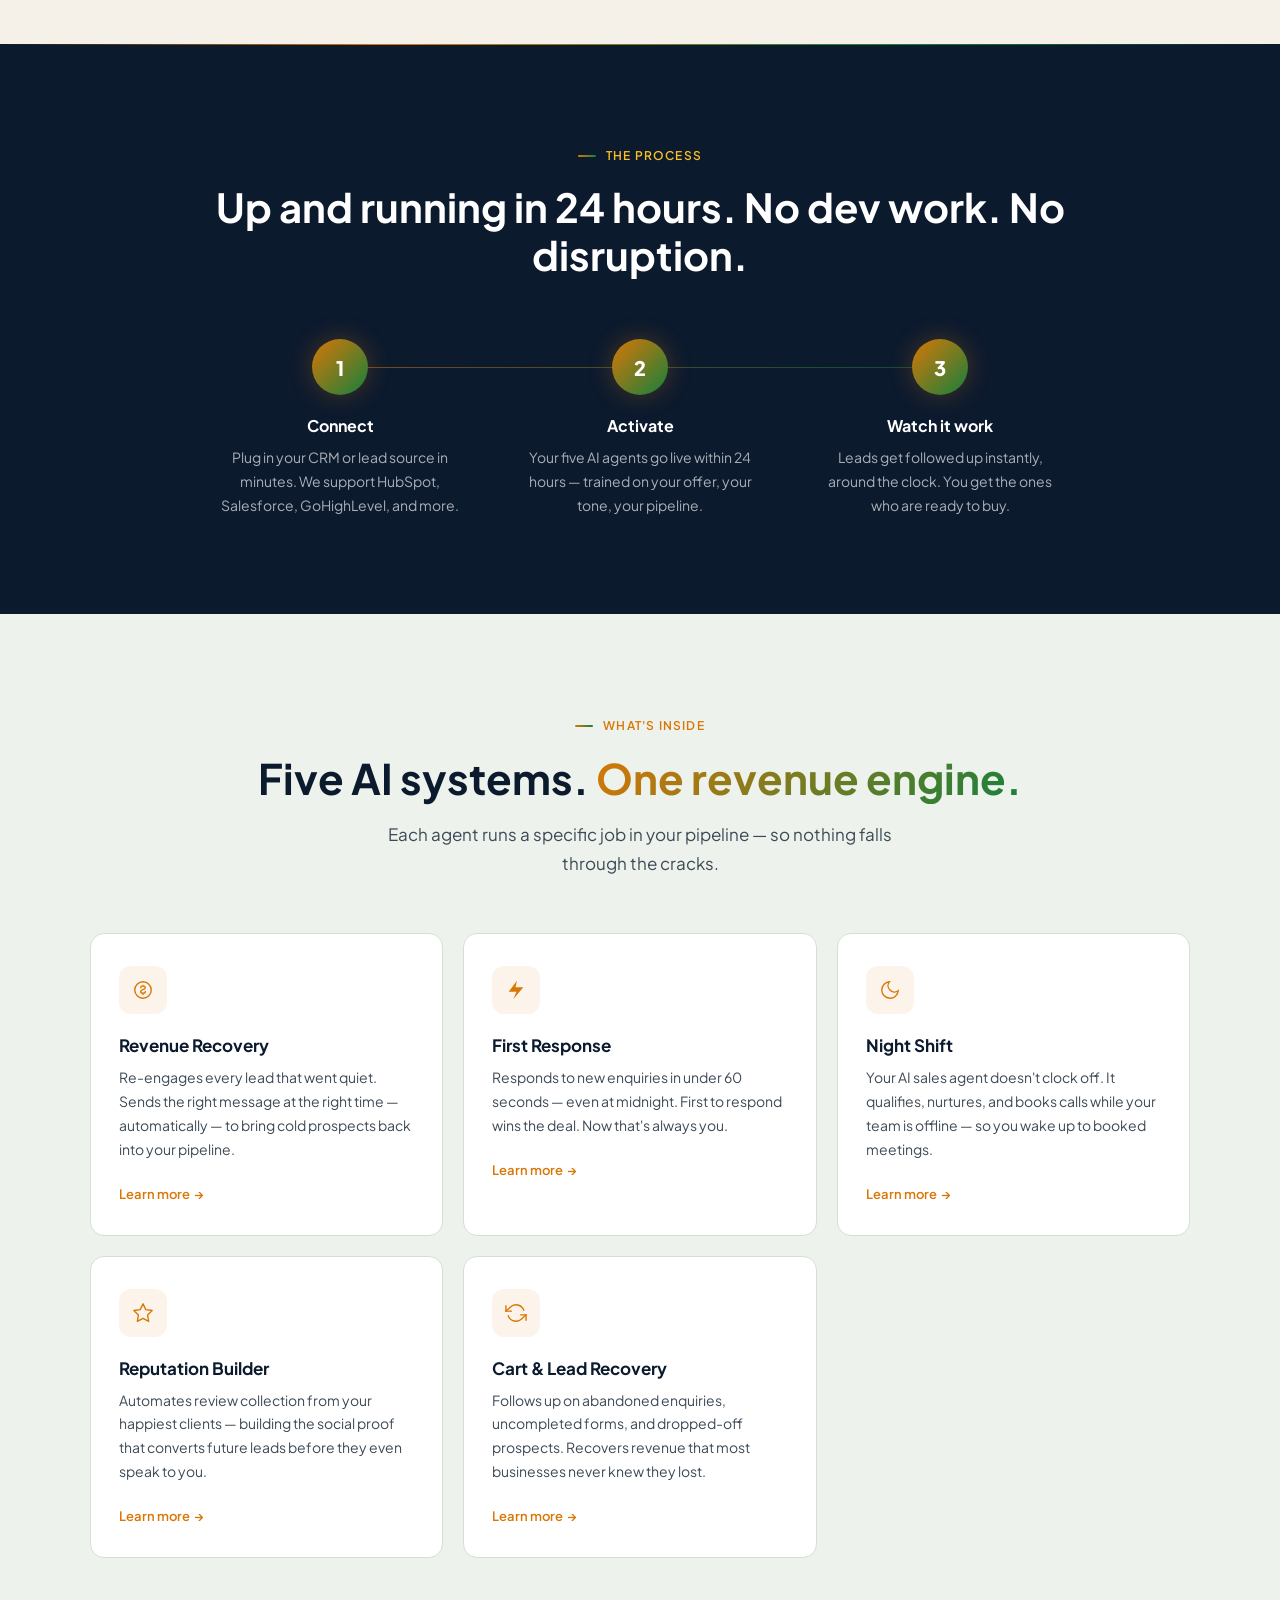
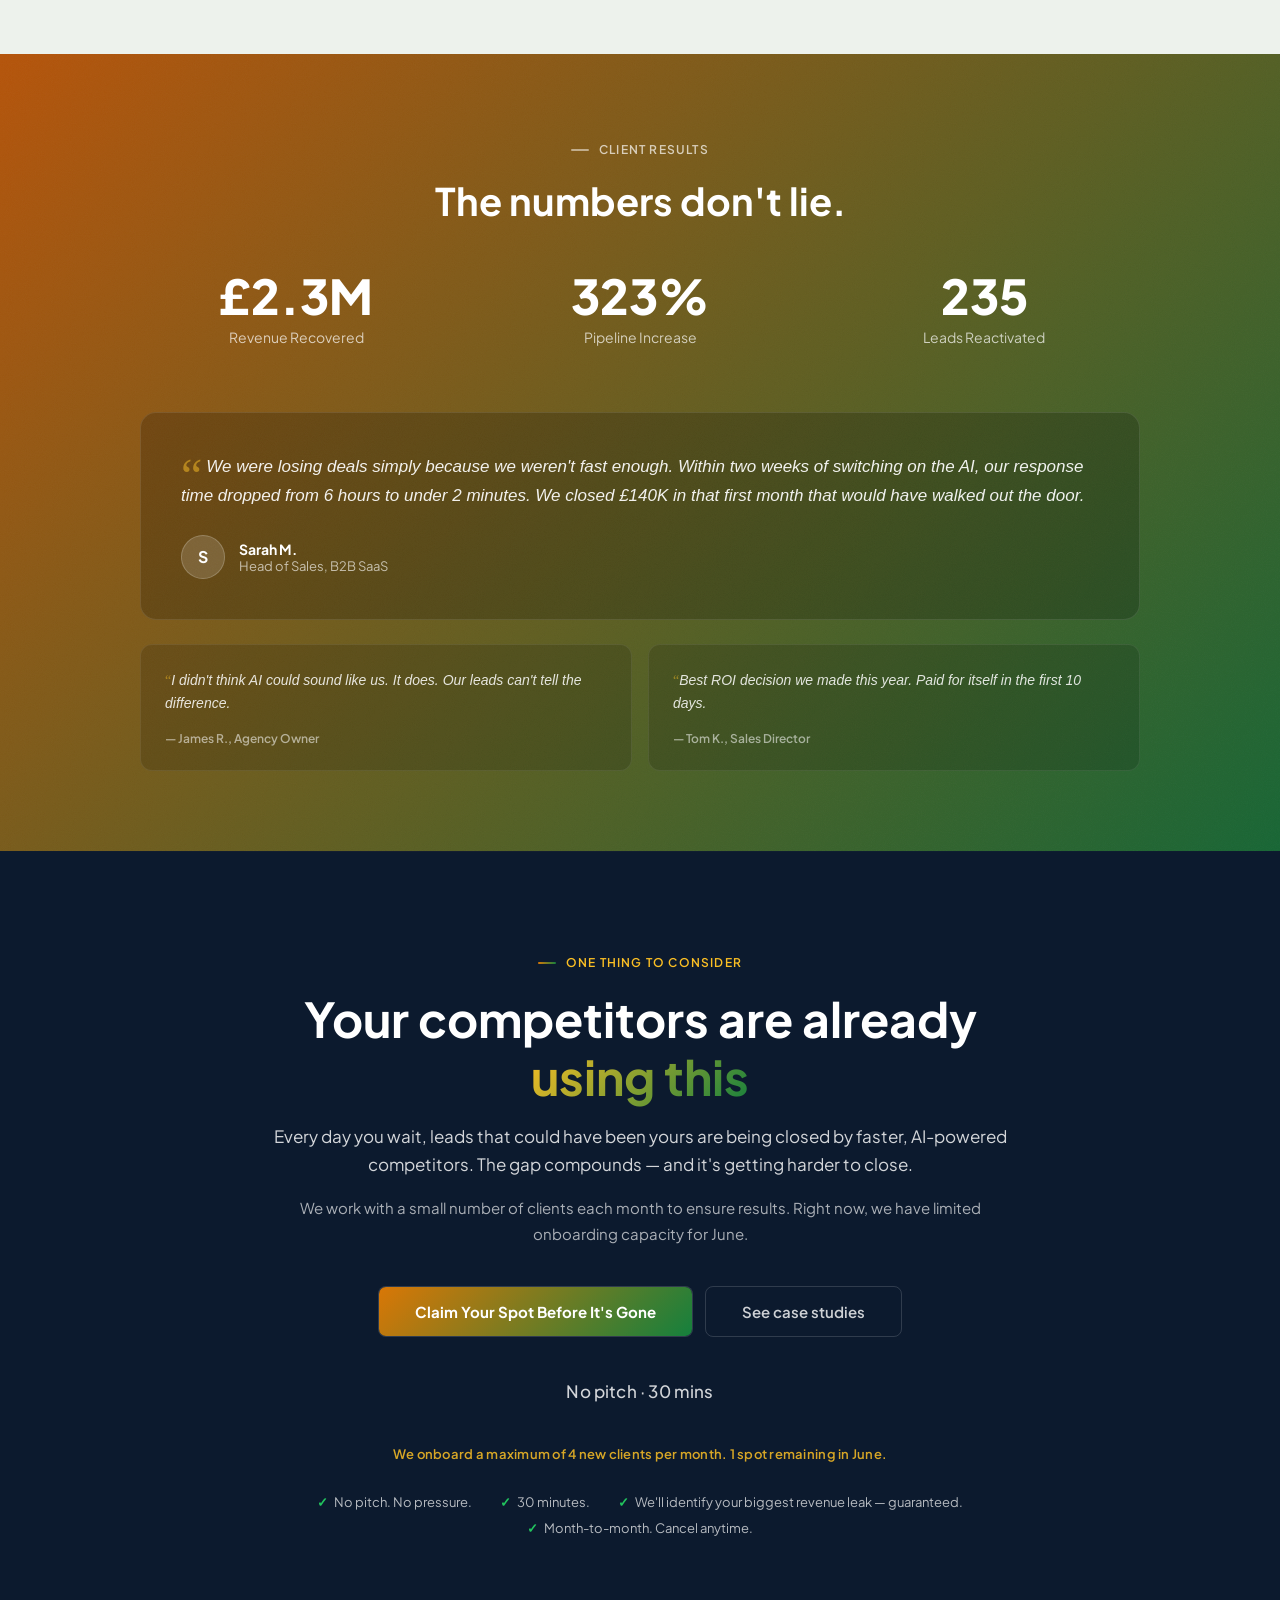
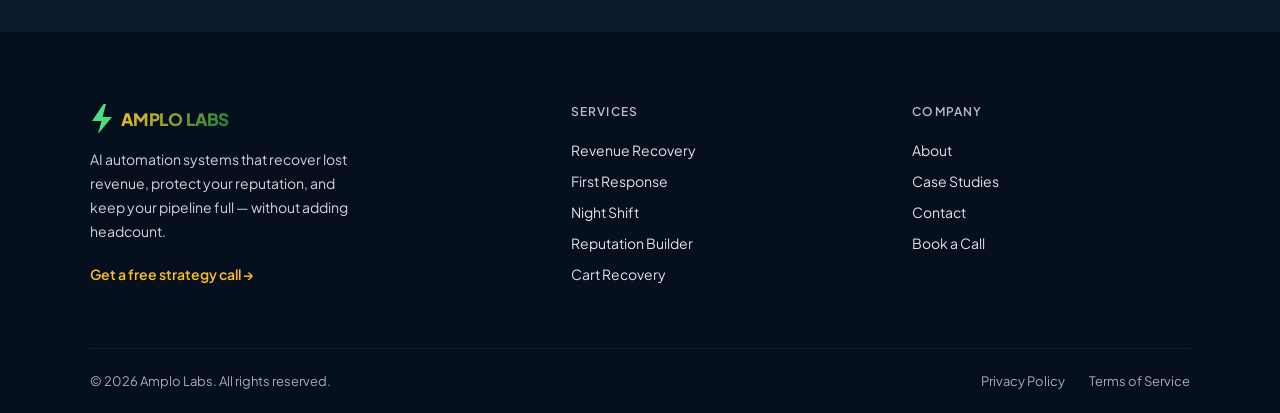
==== commit dac1ef88: "Fix bugs from code review: counter, noindex, dead CSS, calculator, chat animation - shared.js: skip " ====
--- a/index.html
+++ b/index.html
@@ -175,10 +175,6 @@
 .calc-cta-btn{display:block;text-align:center;background:#fff;color:#b45309;font-size:15px;font-weight:700;padding:14px 24px;border-radius:8px;text-decoration:none;transition:transform .2s,box-shadow .2s}
 .calc-cta-btn:hover{transform:translateY(-2px);box-shadow:0 8px 24px rgba(0,0,0,.2)}
 @media(max-width:768px){.calc-inner{grid-template-columns:1fr}.calc-right-card{position:static}}
-.calc-tabs{display:flex;gap:6px;margin-bottom:28px;background:#edf2ec;border-radius:10px;padding:4px}
-.calc-tab{flex:1;padding:10px 14px;border-radius:7px;border:none;background:transparent;font-family:'Plus Jakarta Sans',sans-serif;font-size:13px;font-weight:600;color:#637280;cursor:pointer;transition:all .2s}
-.calc-tab.active{background:#fff;color:#d97706;box-shadow:0 2px 8px rgba(0,0,0,.08)}
-
 /* ── CTA FINALE ── */
 .cta-finale-wrap{width:100vw;position:relative;left:50%;margin-left:-50vw;box-sizing:border-box;background:#0c1a2e;padding:96px 24px}
 .cta-finale-wrap::before{content:'';display:block;position:absolute;top:0;left:0;right:0;height:1px;background:linear-gradient(90deg,transparent,#d97706 30%,#15803d 70%,transparent)}
@@ -193,9 +189,6 @@
 .cta-fin-primary:hover{transform:translateY(-2px);box-shadow:0 8px 24px rgba(217,119,6,.4)}
 .cta-fin-secondary{font-size:15px;font-weight:600;padding:15px 36px;border-radius:8px;border:1.5px solid rgba(255,255,255,.15);color:rgba(255,255,255,.8);text-decoration:none;display:inline-block;transition:border-color .2s,color .2s}
 .cta-fin-secondary:hover{border-color:rgba(255,255,255,.4);color:#fff}
-.cta-trust-row{display:flex;flex-wrap:wrap;justify-content:center;gap:24px}
-.cta-trust-item{font-size:14px;color:rgba(255,255,255,.88);display:flex;align-items:center;gap:8px}
-.cta-trust-item::before{content:'';width:16px;height:16px;border-radius:50%;border:1.5px solid rgba(34,197,94,.5);background:rgba(34,197,94,.1);flex-shrink:0}
 .cta-scarcity{margin-top:20px;font-size:13px;color:rgba(251,191,36,.85);font-weight:600;letter-spacing:.02em}
 .cta-reassure{margin-top:32px;display:flex;flex-wrap:wrap;justify-content:center;gap:10px 28px}
 .cta-reassure-item{font-size:13px;color:rgba(255,255,255,.7);display:flex;align-items:center;gap:6px}
@@ -341,9 +334,9 @@
       </div>
     </div>
     <div class="calc-right-card">
-      <div class="calc-result-label">You're leaving on the table every month</div>
+      <div class="calc-result-label">You could be recovering every month</div>
       <div class="calc-result-val" id="calcResult">£0</div>
-      <div class="calc-result-sub">Our clients recover an average of 38% of that — starting in week one.</div>
+      <div class="calc-result-sub">Based on the 38% average our clients recover — starting in week one.</div>
       <div class="calc-result-breakdown">
         <div class="calc-breakdown-row"><span>Revenue not captured</span><span id="calcCurrent">£0</span></div>
         <div class="calc-breakdown-row"><span>Recoverable (38% avg)</span><span id="calcPotential">£0</span></div>
@@ -541,7 +534,7 @@
   document.getElementById('calcRateLabel').textContent = rate + '%';
   const leftOnTable = Math.round(leads * (1 - rate/100) * deal);
   const recoverable = Math.round(leftOnTable * 0.38);
-  document.getElementById('calcResult').textContent    = '£' + leftOnTable.toLocaleString();
+  document.getElementById('calcResult').textContent    = '£' + recoverable.toLocaleString();
   document.getElementById('calcCurrent').textContent   = '£' + leftOnTable.toLocaleString();
   document.getElementById('calcPotential').textContent = '£' + recoverable.toLocaleString();
   document.getElementById('calcAnnual').textContent    = '£' + (recoverable * 12).toLocaleString();
@@ -564,6 +557,9 @@
   ];
   var timing=[[700,1100],[400,650],[500,950],[400,600],[500,950],[400,600]];
   var i=0;
+  var tids=[];
+  function schedule(fn,delay){var id=setTimeout(fn,delay);tids.push(id);return id;}
+  function cancelAll(){tids.forEach(clearTimeout);tids=[];}
   function addBubble(side,text){
     var b=document.createElement('div');
     b.className='chat-bubble '+side;
@@ -580,23 +576,28 @@
     return d;
   }
   function next(){
+    if(document.hidden)return;
     if(i>=msgs.length){
-      setTimeout(function(){Q.classList.add('show');setTimeout(reset,4500);},600);
+      schedule(function(){Q.classList.add('show');schedule(reset,4500);},600);
       return;
     }
     var m=msgs[i],tm=timing[i];
-    setTimeout(function(){
+    schedule(function(){
       var typ=addTyping();
-      setTimeout(function(){typ.remove();addBubble(m.s,m.t);i++;next();},tm[1]);
+      schedule(function(){typ.remove();addBubble(m.s,m.t);i++;next();},tm[1]);
     },tm[0]);
   }
   function reset(){
+    cancelAll();
     C.innerHTML='';
     Q.classList.remove('show');
     i=0;
-    setTimeout(next,1400);
+    schedule(next,1400);
   }
-  setTimeout(next,900);
+  document.addEventListener('visibilitychange',function(){
+    if(!document.hidden&&i===0&&C.children.length===0)schedule(next,900);
+  });
+  schedule(next,900);
 })();
 </script>
 <script src="shared.js"></script>
